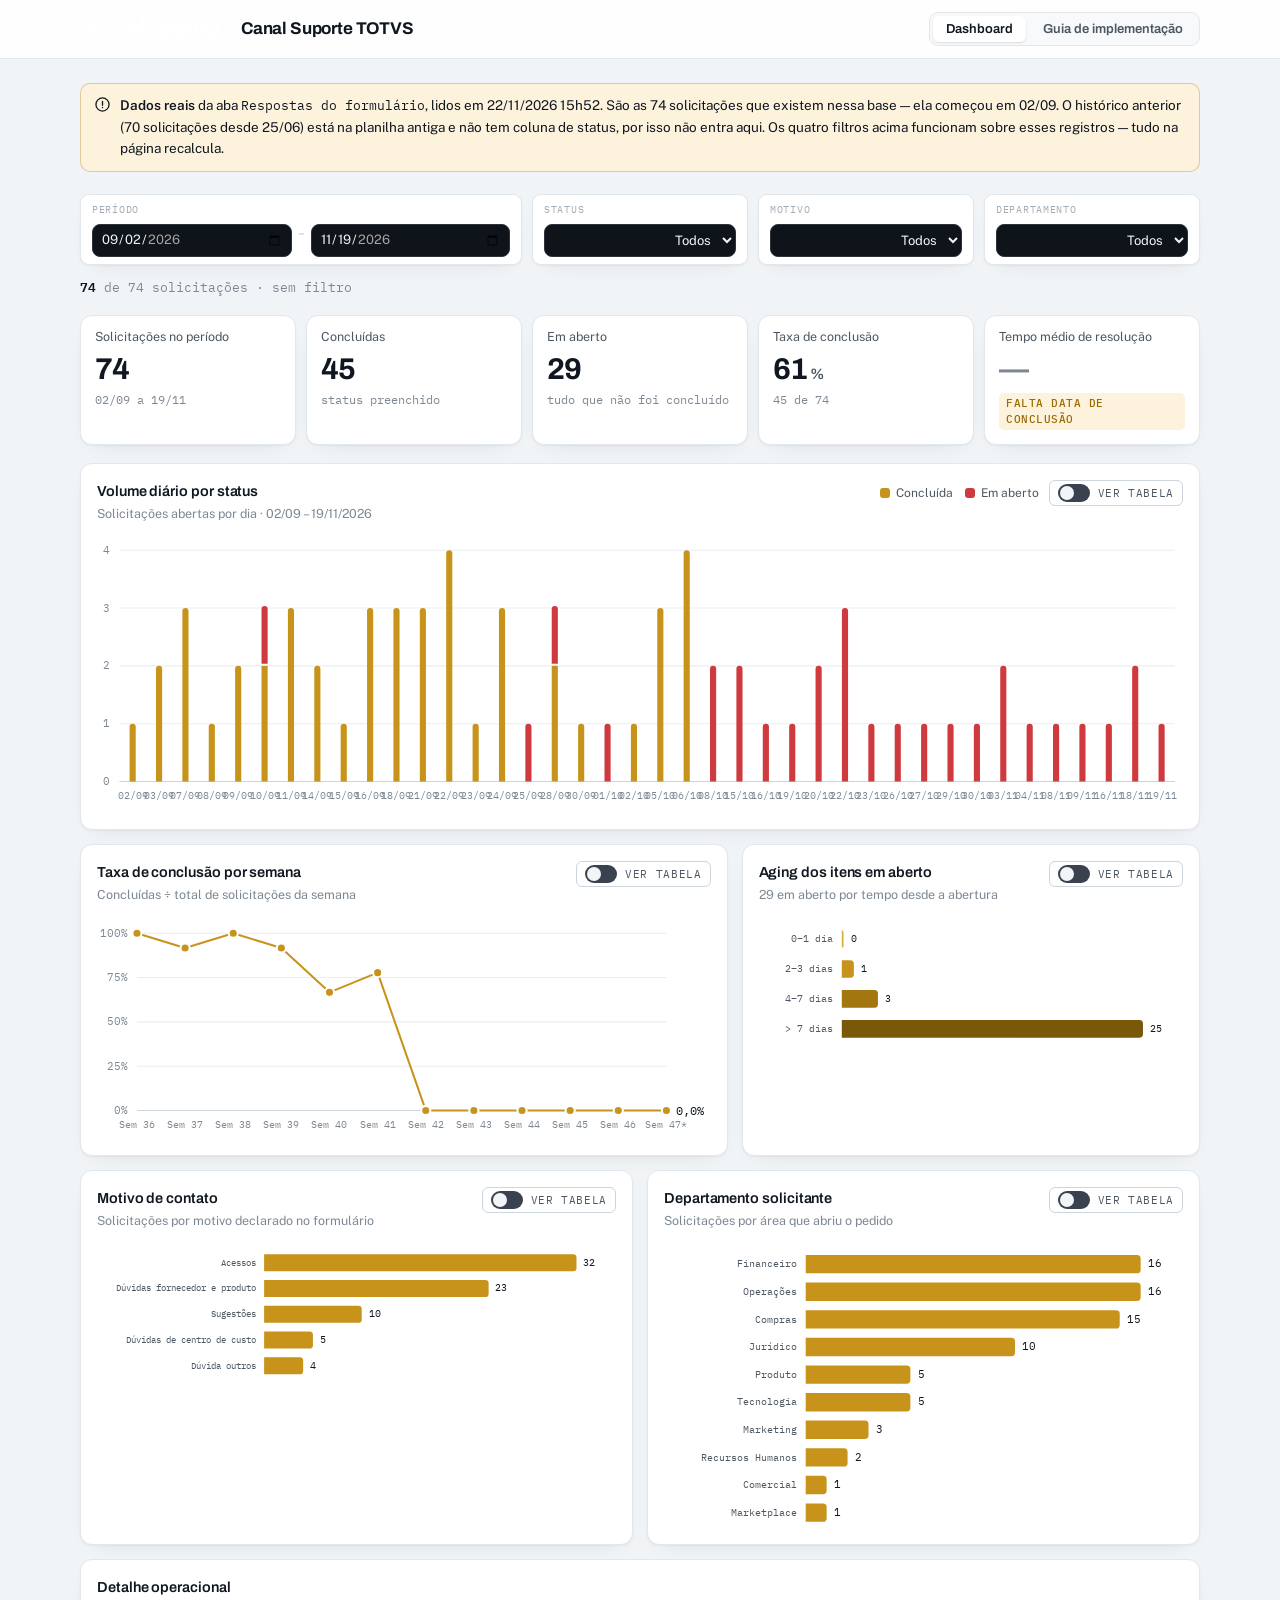
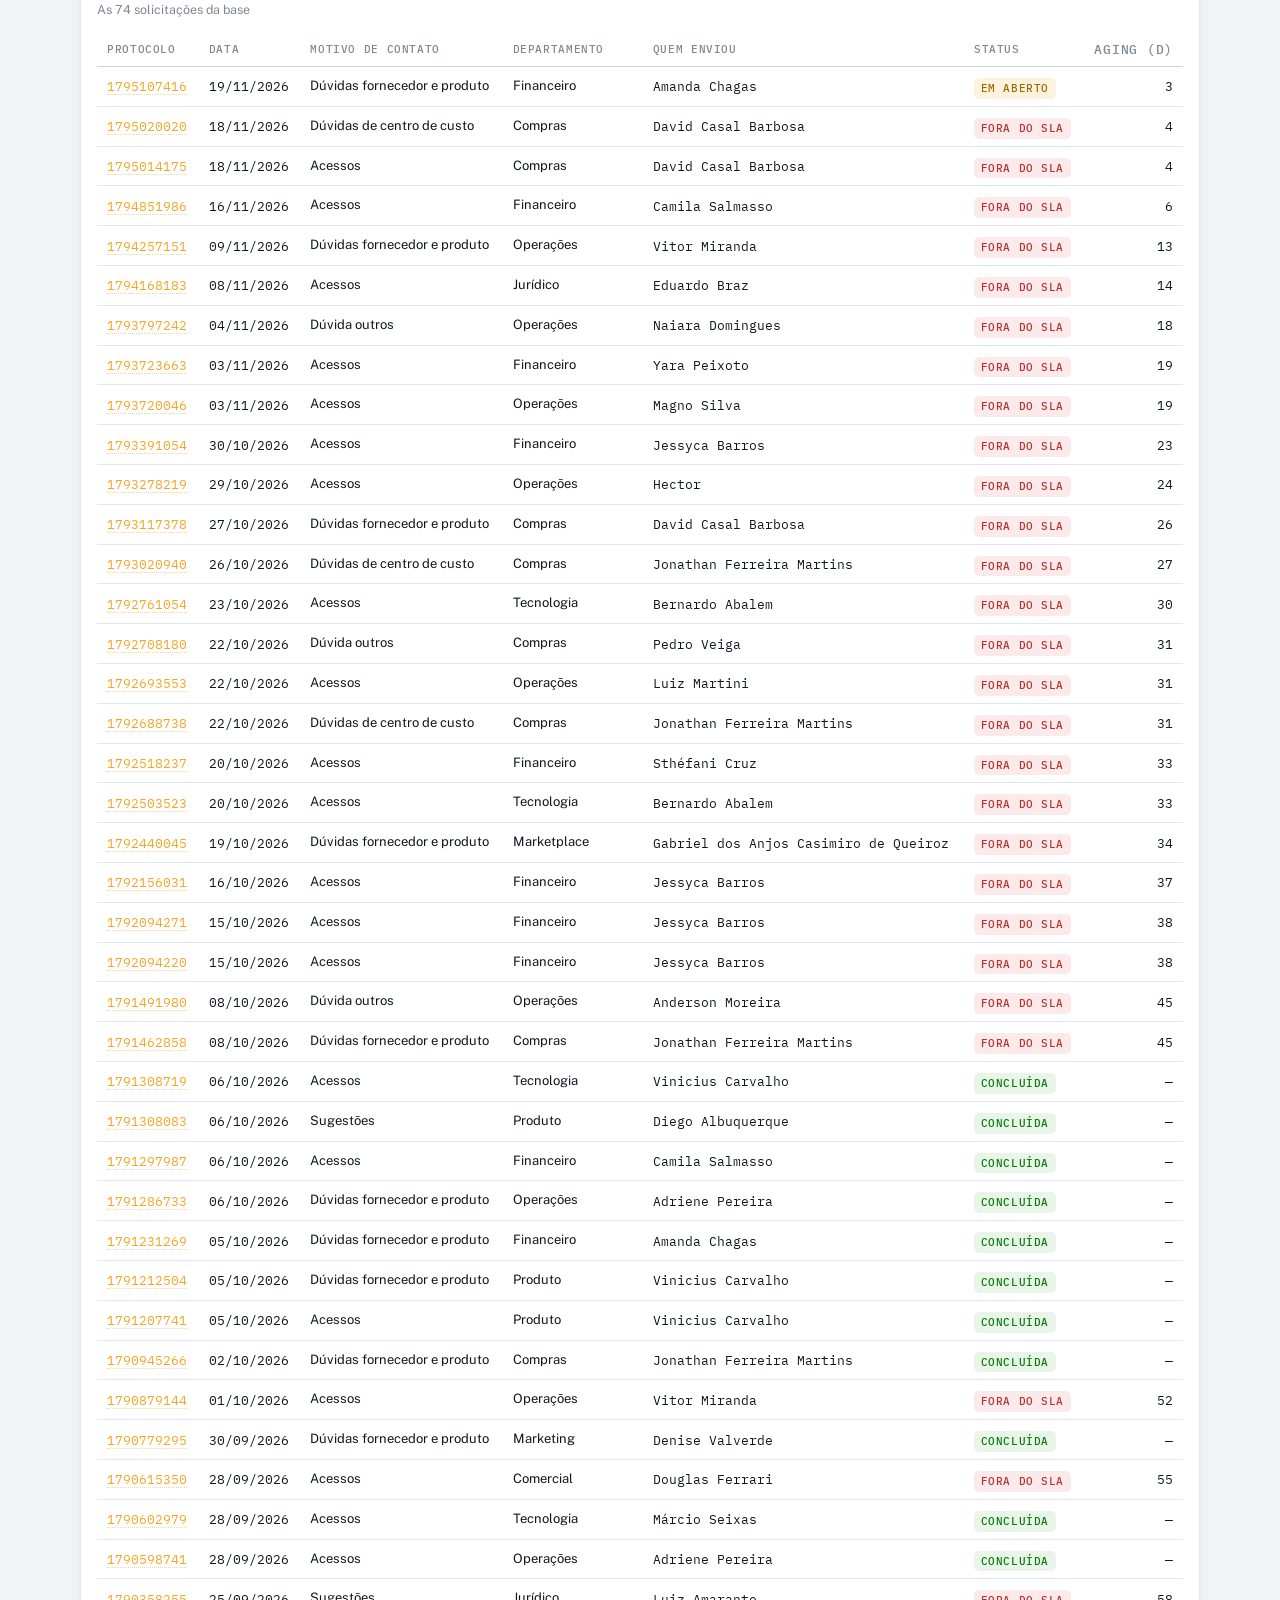
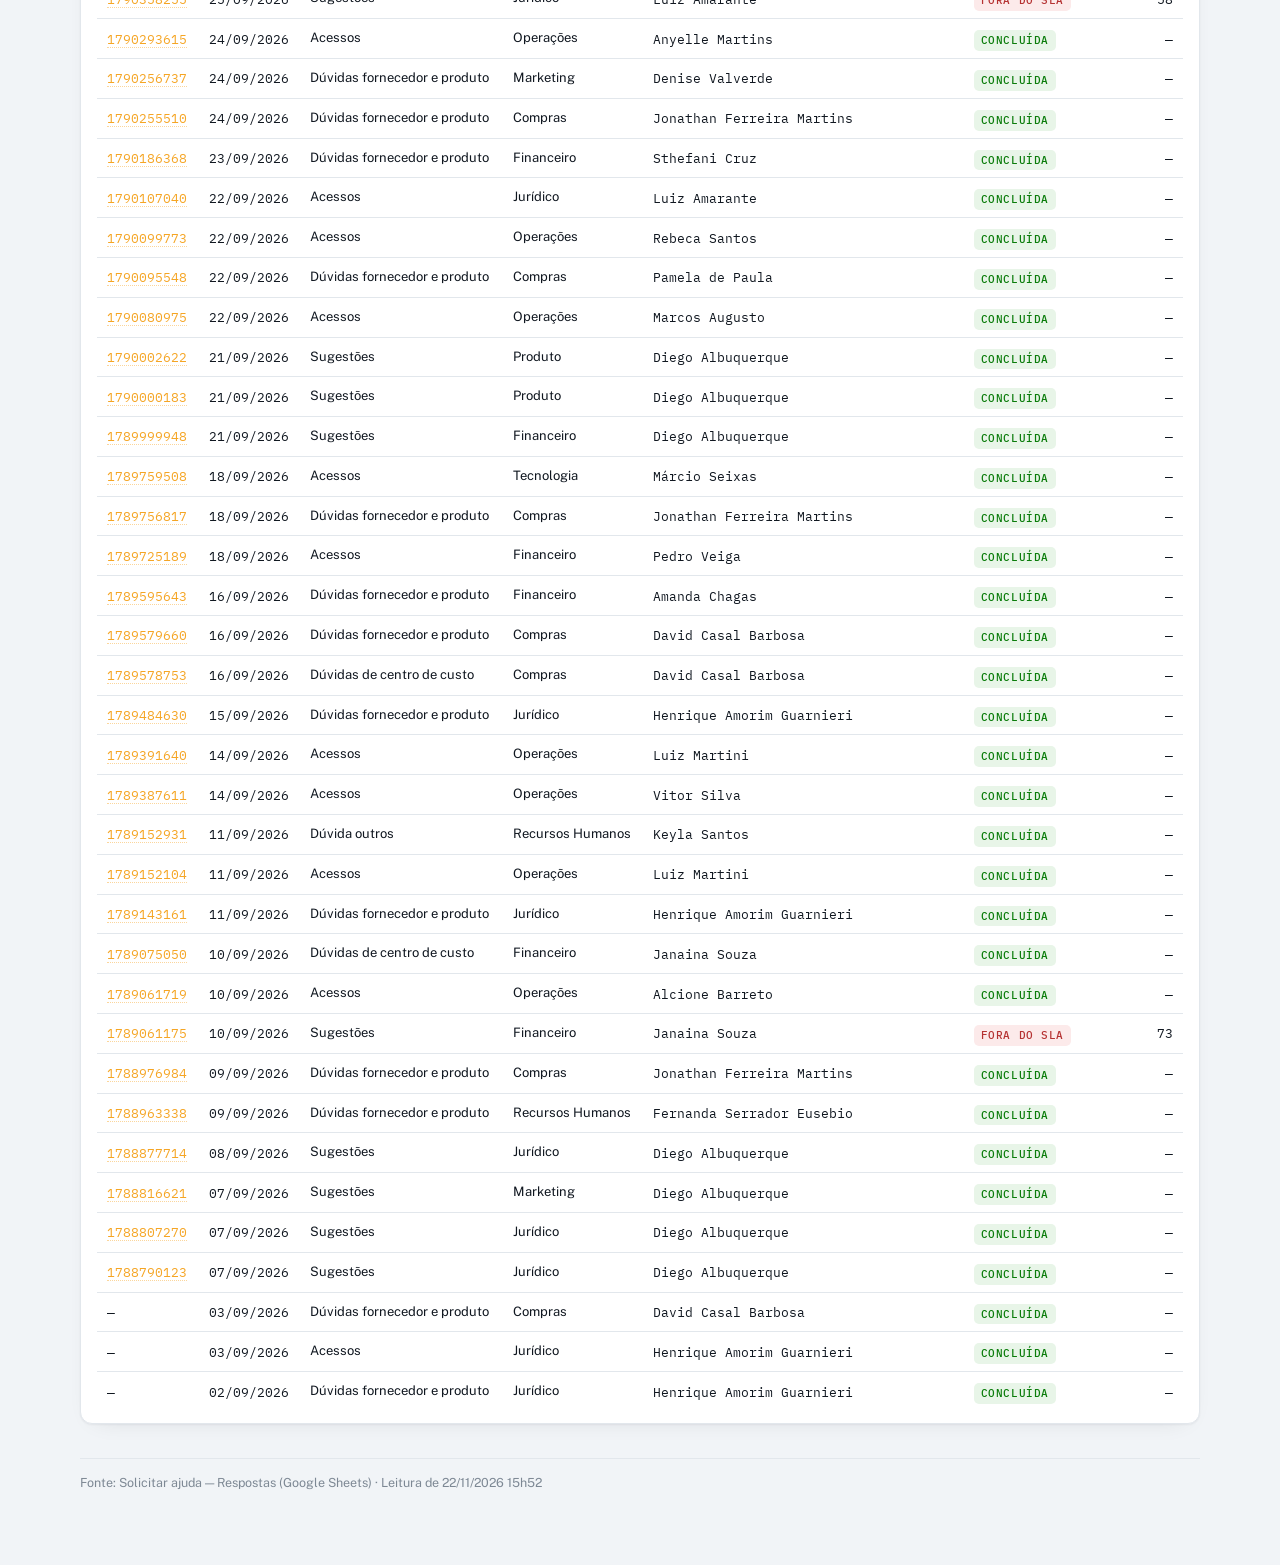
==== index.html @ 7c789883 "Atualizacao automatica do painel (22/11/2026 18:52 UTC)" ====
<!doctype html>
<html lang="pt-BR">
<head>
<meta charset="utf-8">
<meta name="viewport" content="width=device-width, initial-scale=1">
  <meta name="robots" content="noindex, nofollow">
<title>Painel Suporte TOTVS</title>
<meta name="description" content="Painel Canal - Suporte TOTVS com dados reais e filtros funcionais, mais o guia de implementação no Looker Studio.">
<link rel="stylesheet" href="https://fonts.googleapis.com/css2?family=Archivo:wght@500;600;700&family=Public+Sans:wght@400;500;600&family=IBM+Plex+Mono:wght@400;500&display=swap">
<style>
  html { color-scheme: light; }
  body { margin: 0; }
  img { max-width: 100%; }
  [hidden] { display: none !important; }
</style>
  <link rel="stylesheet" href="ajustes.css?v=202611221552">
  <link rel="stylesheet" href="ajustes2.css?v=2">
  <script defer src="ajustes.js?v=1"></script>
  <script defer src="textos.js?v=2"></script>
</head>
<body>
<style>
  :root {
    color-scheme: light;
    --plane:        #f1f4f7;
    --surface:      #ffffff;
    --surface-2:    #f7f9fb;
    --line:         #e2e7ec;
    --line-strong:  #ccd4dc;
    --ink:          #101720;
    --ink-2:        #4d5761;
    --ink-3:        #7d8894;
    --grid:         #eaeef2;
    --axis:         #ccd4dc;
    --s1:           #c8931a;
    --s2:           #cf3a3f;
    --ord-1:        #d9b23c;
    --ord-2:        #c8931a;
    --ord-3:        #a3760f;
    --ord-4:        #7a5809;
    --good:         #0a7c0a;
    --warning:      #9a6a05;
    --critical:     #b53232;
    --good-bg:      #e8f5e8;
    --warning-bg:   #fdf3dd;
    --critical-bg:  #fceaea;
    --shadow:       0 1px 2px rgba(16,23,32,.05), 0 8px 24px -16px rgba(16,23,32,.16);
  }
  @media (prefers-color-scheme: dark) {
    :root:where(:not([data-theme="light"])) {
      color-scheme: dark;
      --plane:        #0d1116;
      --surface:      #171c22;
      --surface-2:    #1d232b;
      --line:         #2a323b;
      --line-strong:  #3b4551;
      --ink:          #f2f5f8;
      --ink-2:        #aab4c0;
      --ink-3:        #7d8894;
      --grid:         #232a32;
      --axis:         #38414c;
      --s1:           #f5c518;
      --s2:           #e5484d;
      --ord-1:        #9a7a14;
      --ord-2:        #c09a14;
      --ord-3:        #dcb016;
      --ord-4:        #f5c518;
      --good:         #3fbb3f;
      --warning:      #e8ab27;
      --critical:     #e56c6c;
      --good-bg:      #14290f;
      --warning-bg:   #2e2308;
      --critical-bg:  #2e1414;
      --shadow:       0 1px 2px rgba(0,0,0,.4), 0 8px 24px -16px rgba(0,0,0,.8);
    }
  }
  :root[data-theme="dark"] {
    color-scheme: dark;
    --plane:        #0d1116;
    --surface:      #171c22;
    --surface-2:    #1d232b;
    --line:         #2a323b;
    --line-strong:  #3b4551;
    --ink:          #f2f5f8;
    --ink-2:        #aab4c0;
    --ink-3:        #7d8894;
    --grid:         #232a32;
    --axis:         #38414c;
    --s1:           #f5c518;
    --s2:           #e5484d;
    --ord-1:        #9a7a14;
    --ord-2:        #c09a14;
    --ord-3:        #dcb016;
    --ord-4:        #f5c518;
    --good:         #3fbb3f;
    --warning:      #e8ab27;
    --critical:     #e56c6c;
    --good-bg:      #14290f;
    --warning-bg:   #2e2308;
    --critical-bg:  #2e1414;
    --shadow:       0 1px 2px rgba(0,0,0,.4), 0 8px 24px -16px rgba(0,0,0,.8);
  }

  * { box-sizing: border-box; }
  body {
    margin: 0;
    background: var(--plane);
    color: var(--ink);
    font-family: "Public Sans", system-ui, -apple-system, "Segoe UI", sans-serif;
    font-size: 15px;
    line-height: 1.6;
    -webkit-font-smoothing: antialiased;
  }
  h1, h2, h3, h4 { font-family: "Archivo", system-ui, sans-serif; margin: 0; text-wrap: balance; }

  /* ---- top bar ---- */
  .topbar {
    position: sticky; top: 0; z-index: 40;
    background: color-mix(in srgb, var(--surface) 88%, transparent);
    backdrop-filter: blur(10px);
    border-bottom: 1px solid var(--line);
  }
  .topbar-in {
    max-width: 1160px; margin: 0 auto; padding: 12px 20px;
    display: flex; align-items: center; gap: 20px; flex-wrap: wrap;
  }
  .brand { display: flex; align-items: baseline; gap: 10px; margin-right: auto; }
  .brand strong { font-family: "Archivo"; font-weight: 700; font-size: 17px; letter-spacing: -.01em; }
  .brand span {
    font-family: "IBM Plex Mono", monospace; font-size: 11px; color: var(--ink-3);
    text-transform: uppercase; letter-spacing: .08em;
  }
  .tabs { display: flex; gap: 4px; background: var(--surface-2); padding: 3px; border-radius: 9px; border: 1px solid var(--line); }
  .tabs button {
    font-family: "Archivo"; font-weight: 600; font-size: 13px;
    border: 0; background: transparent; color: var(--ink-2);
    padding: 6px 13px; border-radius: 6px; cursor: pointer;
  }
  .tabs button[aria-selected="true"] { background: var(--surface); color: var(--ink); box-shadow: 0 1px 2px rgba(16,23,32,.12); }
  .tabs button:focus-visible { outline: 2px solid var(--s1); outline-offset: 1px; }

  main { max-width: 1160px; margin: 0 auto; padding: 24px 20px 72px; }

  .note {
    display: flex; gap: 10px; align-items: flex-start;
    background: var(--warning-bg); border: 1px solid color-mix(in srgb, var(--warning) 30%, transparent);
    color: var(--ink); border-radius: 10px; padding: 11px 14px; font-size: 13.5px; margin-bottom: 22px;
  }
  .note b { font-weight: 600; }
  .note svg { flex: none; margin-top: 2px; }

  /* ---- mock filter row ---- */
  .filters {
    display: grid; grid-template-columns: repeat(4, 1fr); gap: 10px; margin-bottom: 18px;
  }
  .ctl {
    background: var(--surface); border: 1px solid var(--line); border-radius: 9px;
    padding: 7px 11px; display: flex; align-items: center; gap: 8px; box-shadow: var(--shadow);
  }
  .ctl .k { font-family: "IBM Plex Mono", monospace; font-size: 10px; text-transform: uppercase; letter-spacing: .07em; color: var(--ink-3); flex: none; }
  .ctl select, .ctl input[type="date"] {
    font-family: inherit; font-size: 13px; font-weight: 500; color: var(--ink);
    background: transparent; border: 0; padding: 2px 0; margin-left: auto;
    max-width: 100%; min-width: 0; cursor: pointer;
  }
  .ctl select { text-align: right; text-align-last: right; }
  .ctl input[type="date"] { font-family: "IBM Plex Mono", monospace; font-size: 12px; cursor: text; }
  .ctl select:focus-visible, .ctl input:focus-visible { outline: 2px solid var(--s1); outline-offset: 2px; border-radius: 3px; }
  .ctl.range { gap: 6px; }
  .ctl.range .dash { color: var(--ink-3); font-size: 12px; flex: none; }
  .filterbar {
    display: flex; align-items: center; gap: 12px; flex-wrap: wrap;
    margin: -6px 0 18px; font-size: 12.5px; color: var(--ink-3);
  }
  .filterbar .count { font-family: "IBM Plex Mono", monospace; }
  .filterbar .count b { color: var(--ink); font-weight: 600; }
  .clearbtn {
    font-family: "IBM Plex Mono", monospace; font-size: 10.5px; text-transform: uppercase; letter-spacing: .06em;
    background: transparent; border: 1px solid var(--line-strong); color: var(--ink-2);
    padding: 3px 9px; border-radius: 6px; cursor: pointer;
  }
  .clearbtn:hover { color: var(--ink); border-color: var(--ink-3); }
  .clearbtn:focus-visible { outline: 2px solid var(--s1); outline-offset: 1px; }
  .empty {
    font-size: 13px; color: var(--ink-3); padding: 26px 4px; text-align: center;
  }

  /* ---- KPI row ---- */
  .kpis { display: grid; grid-template-columns: repeat(5, 1fr); gap: 10px; margin-bottom: 18px; }
  .tile {
    background: var(--surface); border: 1px solid var(--line); border-radius: 12px;
    padding: 13px 14px 14px; box-shadow: var(--shadow);
    display: flex; flex-direction: column; gap: 3px;
  }
  .tile .lbl { font-size: 12.5px; color: var(--ink-2); line-height: 1.35; }
  .tile .val { font-family: "Archivo"; font-weight: 700; font-size: 30px; line-height: 1.1; letter-spacing: -.02em; margin-top: 4px; }
  .tile .val small { font-size: 15px; font-weight: 600; color: var(--ink-2); margin-left: 2px; }
  .delta { font-family: "IBM Plex Mono", monospace; font-size: 11.5px; display: flex; align-items: baseline;
    gap: 5px; margin-top: 2px; flex-wrap: wrap; }
  .delta .dir, .delta .ref { white-space: nowrap; }
  .delta .dir { font-weight: 500; }
  .delta.up-bad .dir { color: var(--critical); }
  .delta.down-bad .dir { color: var(--critical); }
  .delta.up-good .dir { color: var(--good); }
  .delta .ref { color: var(--ink-3); }
  .chip {
    display: inline-flex; align-items: center; gap: 5px; align-self: flex-start;
    font-family: "IBM Plex Mono", monospace; font-size: 10.5px; font-weight: 500;
    text-transform: uppercase; letter-spacing: .05em;
    padding: 2px 7px; border-radius: 5px; margin-top: 4px;
  }
  .chip.warn { background: var(--warning-bg); color: var(--warning); }
  .chip.crit { background: var(--critical-bg); color: var(--critical); }
  .chip.ok   { background: var(--good-bg);    color: var(--good); }

  /* ---- chart grid ---- */
  .grid { display: grid; grid-template-columns: repeat(12, 1fr); gap: 14px; }
  .card {
    background: var(--surface); border: 1px solid var(--line); border-radius: 12px;
    padding: 16px 16px 12px; box-shadow: var(--shadow); min-width: 0;
    display: flex; flex-direction: column;
  }
  .span12 { grid-column: span 12; }
  .span7  { grid-column: span 7; }
  .span5  { grid-column: span 5; }
  .span6  { grid-column: span 6; }

  .card-head { display: flex; align-items: flex-start; gap: 12px; margin-bottom: 2px; }
  .card-head h3 { font-size: 14.5px; font-weight: 600; letter-spacing: -.005em; }
  .card-head .sub { font-size: 12.5px; color: var(--ink-3); margin-top: 1px; }
  .card-head .right { margin-left: auto; display: flex; align-items: center; gap: 10px; flex: none; }

  .legend { display: flex; gap: 12px; align-items: center; }
  .legend span { display: inline-flex; align-items: center; gap: 6px; font-size: 12px; color: var(--ink-2); }
  .swatch { width: 10px; height: 10px; border-radius: 3px; flex: none; }

  .tbtn {
    font-family: "IBM Plex Mono", monospace; font-size: 10.5px; text-transform: uppercase; letter-spacing: .06em;
    background: transparent; border: 1px solid var(--line-strong); color: var(--ink-2);
    padding: 3px 8px; border-radius: 6px; cursor: pointer;
  }
  .tbtn:hover { color: var(--ink); border-color: var(--ink-3); }
  .tbtn:focus-visible { outline: 2px solid var(--s1); outline-offset: 1px; }

  .plot { margin-top: 10px; }
  .plot svg { display: block; width: 100%; height: auto; overflow: visible; }
  .plot text { font-family: "IBM Plex Mono", monospace; }

  .why {
    font-size: 12.5px; color: var(--ink-3); border-top: 1px solid var(--line);
    margin-top: 10px; padding-top: 9px; line-height: 1.5;
  }
  .why b { color: var(--ink-2); font-weight: 600; }

  /* ---- tables ---- */
  .tblwrap { overflow-x: auto; margin-top: 10px; }
  table { border-collapse: collapse; width: 100%; font-size: 13px; }
  th, td { text-align: left; padding: 7px 10px; border-bottom: 1px solid var(--line); white-space: nowrap; }
  th {
    font-family: "IBM Plex Mono", monospace; font-size: 10.5px; text-transform: uppercase;
    letter-spacing: .06em; color: var(--ink-3); font-weight: 500; border-bottom: 1px solid var(--line-strong);
  }
  td.num, th.num { text-align: right; font-variant-numeric: tabular-nums; font-family: "IBM Plex Mono", monospace; font-size: 12.5px; }
  tbody tr:last-child td { border-bottom: 0; }
  .mono { font-family: "IBM Plex Mono", monospace; font-size: 12.5px; }
  .dot { display: inline-block; width: 8px; height: 8px; border-radius: 2px; margin-right: 6px; vertical-align: 1px; }

  /* ---- tooltip ---- */
  #tip {
    position: fixed; z-index: 90; pointer-events: none; opacity: 0;
    transition: opacity .08s linear;
    background: var(--surface); border: 1px solid var(--line-strong); border-radius: 8px;
    box-shadow: 0 4px 18px rgba(16,23,32,.18); padding: 8px 10px; font-size: 12.5px; min-width: 130px;
  }
  #tip .t-title { font-family: "IBM Plex Mono", monospace; font-size: 10.5px; text-transform: uppercase; letter-spacing: .06em; color: var(--ink-3); margin-bottom: 4px; }
  #tip .t-row { display: flex; align-items: center; gap: 7px; }
  #tip .t-row .t-v { margin-left: auto; font-variant-numeric: tabular-nums; font-family: "IBM Plex Mono", monospace; font-weight: 500; }

  .hit { fill: transparent; }

  /* ---- guide ---- */
  .guide { max-width: 76ch; margin: 0 auto; }
  .eyebrow {
    font-family: "IBM Plex Mono", monospace; font-size: 10.5px; text-transform: uppercase;
    letter-spacing: .09em; color: var(--ink-3); margin-bottom: 6px;
  }
  .guide h2 { font-size: 22px; font-weight: 700; letter-spacing: -.015em; margin-bottom: 6px; }
  .guide h3 { font-size: 15.5px; font-weight: 600; margin-bottom: 4px; }
  .guide > p { color: var(--ink-2); margin: 0 0 24px; }
  .sec { margin-bottom: 34px; }
  .sec > .sec-hd { margin-bottom: 14px; }

  ol.steps { list-style: none; counter-reset: st; padding: 0; margin: 0; }
  ol.steps > li {
    counter-increment: st; position: relative; padding-left: 44px; padding-bottom: 22px;
  }
  ol.steps > li::before {
    content: counter(st, decimal-leading-zero);
    position: absolute; left: 0; top: 0;
    font-family: "IBM Plex Mono", monospace; font-size: 11px; font-weight: 500;
    color: var(--ink-3); background: var(--surface-2);
    border: 1px solid var(--line); border-radius: 7px;
    width: 30px; height: 26px; display: grid; place-items: center;
  }
  ol.steps > li::after {
    content: ""; position: absolute; left: 15px; top: 30px; bottom: 0; width: 1px; background: var(--line);
  }
  ol.steps > li:last-child::after { display: none; }
  ol.steps h4 { font-size: 14.5px; font-weight: 600; margin-bottom: 3px; }
  ol.steps p { margin: 0 0 8px; color: var(--ink-2); font-size: 14px; }
  ol.steps p:last-child { margin-bottom: 0; }

  .cfg {
    background: var(--surface); border: 1px solid var(--line); border-radius: 10px;
    overflow: hidden; margin: 10px 0 0;
  }
  .cfg dl { margin: 0; display: grid; grid-template-columns: minmax(120px, 34%) 1fr; }
  .cfg dt, .cfg dd { margin: 0; padding: 7px 12px; border-top: 1px solid var(--line); font-size: 13px; }
  .cfg dt {
    font-family: "IBM Plex Mono", monospace; font-size: 11px; text-transform: uppercase;
    letter-spacing: .05em; color: var(--ink-3); background: var(--surface-2);
  }
  .cfg dd { color: var(--ink); }
  .cfg dl > dt:first-child, .cfg dl > dt:first-child + dd { border-top: 0; }

  code {
    font-family: "IBM Plex Mono", monospace; font-size: .88em;
    background: var(--surface-2); border: 1px solid var(--line);
    padding: 1px 5px; border-radius: 5px; white-space: nowrap;
  }
  pre {
    font-family: "IBM Plex Mono", monospace; font-size: 12.5px; line-height: 1.65;
    background: var(--surface); border: 1px solid var(--line); border-radius: 10px;
    padding: 12px 14px; overflow-x: auto; margin: 10px 0 0;
  }
  pre code { background: none; border: 0; padding: 0; white-space: pre; font-size: 1em; }

  ul.plain { margin: 0; padding-left: 20px; color: var(--ink-2); font-size: 14px; }
  ul.plain li { margin-bottom: 6px; }
  ul.plain b, ol.steps b { color: var(--ink); font-weight: 600; }

  .kill { display: grid; gap: 8px; }
  .kill-row {
    display: grid; grid-template-columns: 1fr auto 1fr; gap: 12px; align-items: center;
    background: var(--surface); border: 1px solid var(--line); border-radius: 10px; padding: 10px 13px; font-size: 13.5px;
  }
  .kill-row .from { color: var(--ink-2); }
  .kill-row .to { font-weight: 500; }
  .kill-row .arr { color: var(--ink-3); font-family: "IBM Plex Mono", monospace; font-size: 11px; }

  footer { border-top: 1px solid var(--line); margin-top: 34px; padding-top: 14px; font-size: 12.5px; color: var(--ink-3); }

  @media (max-width: 900px) {
    .kpis { grid-template-columns: repeat(2, 1fr); }
    .filters { grid-template-columns: repeat(2, 1fr); }
    .span7, .span5, .span6 { grid-column: span 12; }
    .cfg dl { grid-template-columns: 1fr; }
    .cfg dd { padding-top: 0; }
    .cfg dl > dt:first-child + dd { border-top: 0; }
    .kill-row { grid-template-columns: 1fr; gap: 4px; }
  }
  @media (prefers-reduced-motion: reduce) {
    * { transition: none !important; animation: none !important; }
  }
</style>

<div class="topbar">
  <div class="topbar-in">
    <div class="brand">
      <strong>Canal Suporte TOTVS</strong>
      <span>proposta de reestruturação</span>
    </div>
    <div class="tabs" role="tablist" aria-label="Visualizações">
      <button role="tab" id="tab-dash" aria-controls="p-dash" aria-selected="true">Dashboard proposto</button>
      <button role="tab" id="tab-guide" aria-controls="p-guide" aria-selected="false">Guia de implementação</button>
    </div>
  </div>
</div>

<main>
  <!-- ================= DASHBOARD ================= -->
  <section id="p-dash" role="tabpanel" aria-labelledby="tab-dash">

    <div class="note">
      <svg width="15" height="15" viewBox="0 0 16 16" fill="none" aria-hidden="true"><circle cx="8" cy="8" r="7" stroke="currentColor" stroke-width="1.4"/><path d="M8 4.6v4.2M8 11.2v.2" stroke="currentColor" stroke-width="1.4" stroke-linecap="round"/></svg>
      <div><b>Dados reais</b> da aba <span class="mono">Respostas do formulário</span>, lidos em 22/11/2026 15h52. São as 74 solicitações que existem nessa base — ela começou em 02/09. O histórico anterior (70 solicitações desde 25/06) está na planilha antiga e não tem coluna de status, por isso não entra aqui. Os quatro filtros acima funcionam sobre esses registros — tudo na página recalcula.</div>
    </div>

    <div class="filters">
      <div class="ctl range">
        <span class="k">Período</span>
        <input type="date" id="f-from" aria-label="Data inicial" min="2026-09-02" max="2026-11-19" value="2026-09-02">
        <span class="dash">–</span>
        <input type="date" id="f-to" aria-label="Data final" min="2026-09-02" max="2026-11-19" value="2026-11-19">
      </div>
      <div class="ctl">
        <span class="k">Status</span>
        <select id="f-status" aria-label="Status"><option value="">Todos</option></select>
      </div>
      <div class="ctl">
        <span class="k">Motivo</span>
        <select id="f-motivo" aria-label="Motivo de contato"><option value="">Todos</option></select>
      </div>
      <div class="ctl">
        <span class="k">Departamento</span>
        <select id="f-depto" aria-label="Departamento solicitante"><option value="">Todos</option></select>
      </div>
    </div>

    <div class="filterbar">
      <span class="count" id="f-count"></span>
      <button class="clearbtn" id="f-clear" type="button">Limpar filtros</button>
    </div
    </div>

    <div class="kpis">
      <div class="tile">
        <span class="lbl">Solicitações no período</span>
        <span class="val" id="k-total">9</span>
        <span class="delta"><span class="ref" id="k-span">02/09 a 09/09</span></span>
      </div>
      <div class="tile">
        <span class="lbl">Concluídas</span>
        <span class="val" id="k-done">6</span>
        <span class="delta"><span class="ref">status preenchido</span></span>
      </div>
      <div class="tile">
        <span class="lbl">Em aberto</span>
        <span class="val" id="k-open">3</span>
        <span class="delta"><span class="ref">tudo que não foi concluído</span></span>
      </div>
      <div class="tile">
        <span class="lbl">Taxa de conclusão</span>
        <span class="val" id="k-rate">67<small>%</small></span>
        <span class="delta"><span class="ref" id="k-frac">6 de 9</span></span>
      </div>
      <div class="tile">
        <span class="lbl">Tempo médio de resolução</span>
        <span class="val" style="color:var(--ink-3)">—</span>
        <span class="chip warn">falta data de conclusão</span>
      </div>
    </div>

    <div class="grid">

      <div class="card span12">
        <div class="card-head">
          <div>
            <h3>Volume diário por status</h3>
            <div class="sub">Solicitações abertas por dia · 02/09 – 09/09/2026</div>
          </div>
          <div class="right">
            <div class="legend">
              <span><i class="swatch" style="background:var(--s1)"></i>Concluída</span>
              <span><i class="swatch" style="background:var(--s2)"></i>Em aberto</span>
            </div>
            <button class="tbtn" data-toggle="t-daily">Tabela</button>
          </div>
        </div>
        <div class="plot" id="c-daily"></div>
        <div class="tblwrap" id="t-daily" hidden></div>
        <p class="why"><b>Substitui 4 gráficos.</b> Os painéis de Data, MoM, Dia da Semana e WoW mostravam a mesma dupla de séries em quatro cortes. Um só eixo de tempo com o controle de granularidade no filtro entrega os quatro.</p>
      </div>

      <div class="card span7">
        <div class="card-head">
          <div>
            <h3>Taxa de conclusão por semana</h3>
            <div class="sub">Concluídas ÷ total de solicitações da semana</div>
          </div>
          <div class="right"><button class="tbtn" data-toggle="t-rate">Tabela</button></div>
        </div>
        <div class="plot" id="c-rate"></div>
        <div class="tblwrap" id="t-rate" hidden></div>
        <p class="why"><b>Gráfico separado, de propósito.</b> Volume e percentual têm escalas diferentes — juntá-los em eixo secundário inventa uma correlação que não está no dado. Dois gráficos, um eixo cada.</p>
      </div>

      <div class="card span5">
        <div class="card-head">
          <div>
            <h3>Aging dos pendentes</h3>
            <div class="sub">3 em aberto por tempo desde a abertura</div>
          </div>
          <div class="right"><button class="tbtn" data-toggle="t-aging">Tabela</button></div>
        </div>
        <div class="plot" id="c-aging"></div>
        <div class="tblwrap" id="t-aging" hidden></div>
        <p class="why"><b>Novo.</b> "22 pendentes" não diz se é fila saudável ou dívida acumulada. A faixa de aging diz.</p>
      </div>

      <div class="card span6">
        <div class="card-head">
          <div>
            <h3>Motivo de contato</h3>
            <div class="sub">Solicitações por motivo declarado no formulário</div>
          </div>
          <div class="right"><button class="tbtn" data-toggle="t-motivo">Tabela</button></div>
        </div>
        <div class="plot" id="c-motivo"></div>
        <div class="tblwrap" id="t-motivo" hidden></div>
        <p class="why"><b>Substitui o treemap.</b> Barra ordenada cabe o nome inteiro e deixa comparar as fatias — o treemap cortava "Dúvidas fornec…".</p>
      </div>

      <div class="card span6">
        <div class="card-head">
          <div>
            <h3>Departamento solicitante</h3>
            <div class="sub">Solicitações por área que abriu o pedido</div>
          </div>
          <div class="right"><button class="tbtn" data-toggle="t-depto">Tabela</button></div>
        </div>
        <div class="plot" id="c-depto"></div>
        <div class="tblwrap" id="t-depto" hidden></div>
        <p class="why"><b>Mesma forma do gráfico ao lado.</b> Dois rankings lado a lado só se comparam se tiverem a mesma escala visual e a mesma cor.</p>
      </div>

      <div class="card span12">
        <div class="card-head">
          <div>
            <h3>Detalhe operacional</h3>
            <div class="sub">As 9 solicitações da base · ordenado por data ↓</div>
          </div>
        </div>
        <div class="tblwrap" id="t-detail"></div>
        <p class="why"><b>Substitui "Descritivo da Solicitação".</b> A tabela antiga tinha uma coluna só, sem protocolo, data nem status — não dava para agir a partir dela.</p>
      </div>

    </div>

    <footer>
      Paleta: âmbar <span class="mono">#F5C518</span> (concluída) e vermelho <span class="mono">#E5484D</span> (pendente) — a mesma travada no tema do relatório. Fonte: <span class="mono">Solicitar ajuda — Respostas</span> (Google Sheets) · Leitura de 09/09/2026 18h28 · Números conferem com o relatório no Looker Studio.
    </footer>
  </section>

  <!-- ================= GUIDE ================= -->
  <section id="p-guide" role="tabpanel" aria-labelledby="tab-guide" hidden>
    <div class="guide">
      <div class="eyebrow">Execução no Looker Studio</div>
      <h2>De 11 componentes para 8, na ordem certa</h2>
      <p>A ordem importa: tema e campos calculados antes dos gráficos, senão você reconfigura cor e métrica em cada componente. Os nomes de campo abaixo são os que estão na sua fonte <span class="mono">Solicitar ajuda — Respostas</span>.</p>

      <div class="sec">
        <div class="sec-hd">
          <h3>Antes de tudo: falta uma coluna na planilha</h3>
        </div>
        <p style="color:var(--ink-2); font-size:14px; margin:0 0 12px">Três dos cinco KPIs propostos — tempo médio de resolução, aging e SLA — dependem de saber <b>quando</b> a solicitação foi concluída. Isso não existe na fonte hoje: há <code>DATA</code> (abertura) e <code>Status</code>, mas nenhuma data de fechamento. Sem ela, o painel fica só com contagem.</p>
        <ul class="plain">
          <li>Adicione <code>DATA CONCLUSÃO</code> na planilha de respostas, preenchida quando o status vira <i>Solicitação Concluída</i>. Se o fluxo é manual, um <b>Apps Script <code>onEdit</code></b> que estampa <code>new Date()</code> na linha resolve e evita esquecimento.</li>
          <li>Trave <code>Status</code> numa <b>lista de validação</b> com exatamente dois valores. Hoje o risco é aparecer "Concluída" e "Solicitação Concluída" como categorias diferentes e quebrar todo gráfico.</li>
          <li>Apague as colunas auxiliares <code>MÊS</code>, <code>SEMANA</code> e <code>DIA DA SEMANA</code>. O Looker deriva mês, semana ISO e dia da semana de <code>DATA</code> nativamente — mantê-las como texto só duplica dimensão e foi o que gerou os cinco filtros de tempo.</li>
          <li><code>PERÍODO</code> e <code>DATA</code> são os dois campos de data da fonte. Defina <b>um</b> como dimensão de data padrão da fonte (Editar fonte → coluna "Período padrão") e use só ele.</li>
        </ul>
      </div>

      <div class="sec">
        <div class="sec-hd">
          <h3>Consertar as colunas auxiliares da planilha</h3>
        </div>
        <p style="color:var(--ink-2); font-size:14px; margin:0 0 12px">As colunas <code>MÊS</code>, <code>DATA</code>, <code>SEMANA</code>, <code>PERÍODO</code> e <code>DIA DA SEMANA</code> não são fórmula — são arrasto manual, e pararam na linha 8. As duas solicitações de 09/09 chegaram sem elas e sem <code>Status</code>: é daí que vem a série <code>null</code> no gráfico e a linha com data vazia na tabela. Trocar por <code>ARRAYFORMULA</code> resolve de uma vez, porque passa a preencher cada resposta nova sozinha.</p>
        <p style="color:var(--ink-2); font-size:14px; margin:0 0 12px">A raiz do problema é que <code>Data e hora</code> chega como <b>texto</b> (<span class="mono">"2 de set., 2026 19h42min01s"</span>), não como data — nem o Looker nem uma fórmula simples leem isso. Por isso <code>DATA</code> precisa ser derivada com <code>REGEXEXTRACT</code>. Todas as outras saem dela.</p>
        <p style="color:var(--ink-2); font-size:14px; margin:0 0 12px"><b>Antes de colar:</b> apague os valores manuais de <code>J2:N</code> (as cinco colunas), senão a fórmula devolve <span class="mono">#REF!</span>. Depois cole cada uma na <b>linha 2</b> da coluna correspondente.</p>
        <pre><code>K2 — DATA (a única que faz o parse; as outras dependem dela)
=ARRAYFORMULA(IF(G2:G="";"";IFERROR(DATE(
   VALUE(REGEXEXTRACT(G2:G;", (\d{4})"));
   MATCH(REGEXEXTRACT(G2:G;" de (\w{3})");
         {"jan";"fev";"mar";"abr";"mai";"jun";
          "jul";"ago";"set";"out";"nov";"dez"};0);
   VALUE(REGEXEXTRACT(G2:G;"^(\d+)"))
 );"")))

J2 — MÊS
=ARRAYFORMULA(IF(K2:K="";"";TEXT(K2:K;"mmmm")))

L2 — SEMANA  (semana ISO; confere com a sua tabela-calendário)
=ARRAYFORMULA(IF(K2:K="";"";ISOWEEKNUM(K2:K)))

M2 — PERÍODO  (segunda a domingo, como você já usa)
=ARRAYFORMULA(IF(K2:K="";"";
   TEXT(K2:K-WEEKDAY(K2:K;2)+1;"dd/mm/yyyy")&" - "&
   TEXT(K2:K-WEEKDAY(K2:K;2)+7;"dd/mm/yyyy")))

N2 — DIA DA SEMANA
=ARRAYFORMULA(IF(K2:K="";"";TEXT(K2:K;"dddd")))</code></pre>
        <p style="color:var(--ink-3); font-size:13px; margin:10px 0 0">Notas de locale: o separador de argumentos é <code>;</code> em planilha pt-BR (se a sua estiver em inglês, troque por <code>,</code> e o <code>{"jan";…}</code> por <code>{"jan"\;…}</code>). Se <code>"yyyy"</code> não pegar, use <code>"aaaa"</code>. Com <code>ISOWEEKNUM</code> no lugar do <code>PROCV</code>, a aba-calendário deixa de ser necessária para essas colunas.</p>
        <p style="color:var(--ink-2); font-size:14px; margin:12px 0 0"><b>E trave o <code>Status</code>:</b> selecione <code>I2:I</code> → Dados → Validação de dados → Lista de itens, com exatamente <span class="mono">Solicitação Concluída</span> e <span class="mono">Pendente</span>. É o que evita "Concluída" e "Solicitação Concluída" virarem duas categorias e quebrarem os quatro KPIs de uma vez.</p>
      </div>

      <div class="sec">
        <div class="sec-hd">
          <h3>Campos calculados a criar na fonte</h3>
        </div>
        <p style="color:var(--ink-2); font-size:14px; margin:0 0 4px">Crie na <b>fonte de dados</b>, não no gráfico — assim ficam reutilizáveis em todos os componentes.</p>
        <pre><code>-- Em aberto  (tudo que não foi concluído, inclusive sem status)
SUM(CASE WHEN Status = "Solicitação Concluída" THEN 0 ELSE 1 END)

-- Taxa de conclusão  (formato: Percent(0) — veja a nota do 100 *)
100 * SUM(CASE WHEN Status = "Solicitação Concluída" THEN 1 ELSE 0 END)
    / SUM(CASE WHEN Status IS NULL THEN 1 ELSE 1 END)

-- TMR em dias  (média = tempo médio de resolução)
DATE_DIFF(DATA CONCLUSÃO, DATA)

-- Aging em dias  (só faz sentido para pendentes)
DATE_DIFF(CURRENT_DATE(), DATA)

-- Faixa de aging  -- o prefixo numérico é o que ordena
CASE
  WHEN Status != "Pendente" THEN NULL
  WHEN DATE_DIFF(CURRENT_DATE(), DATA) &lt;= 1 THEN "1. 0–1 dia"
  WHEN DATE_DIFF(CURRENT_DATE(), DATA) &lt;= 3 THEN "2. 2–3 dias"
  WHEN DATE_DIFF(CURRENT_DATE(), DATA) &lt;= 7 THEN "3. 4–7 dias"
  ELSE "4. &gt; 7 dias"
END</code></pre>
        <p style="color:var(--ink-2); font-size:14px; margin:10px 0 0"><b>Dois detalhes que quebram a faixa de KPIs se você errar.</b> O denominador tem que ser <i>todas</i> as linhas — é o que <code>SUM(CASE WHEN Status IS NULL THEN 1 ELSE 1 END)</code> faz, porque devolve 1 para cada registro. Se você usar <code>COUNT(protocolo)</code> ou deixar os nulos fora, "concluídas + em aberto" deixa de somar o total e o painel passa a esconder solicitações. E "em aberto" precisa contar quem está sem status: uma solicitação sem status não foi concluída, então ela está aberta.</p>
        <p style="color:var(--ink-2); font-size:14px; margin:10px 0 0">O <code>100 *</code> é necessário porque o formato <b>Percent</b> do Looker só acrescenta o símbolo — ele não multiplica. Sem isso, 0,67 aparece como "1%".</p>
        <p style="color:var(--ink-3); font-size:13px; margin:10px 0 0">O prefixo <code>1.</code> / <code>2.</code> não é enfeite: o Looker ordena saída de <code>CASE</code> alfabeticamente, então sem ele "0–1 dia" cai depois de "> 7 dias".</p>
      </div>

      <div class="sec">
        <div class="sec-hd">
          <h3>Passo a passo</h3>
        </div>
        <ol class="steps">

          <li>
            <h4>Duplique o relatório antes de mexer</h4>
            <p><b>Arquivo → Fazer uma cópia.</b> Renomeie para <span class="mono">Canal Suporte TOTVS — v2</span> e trabalhe na cópia. O relatório atual já é compartilhado; você não quer que o comitê abra no meio da reforma.</p>
          </li>

          <li>
            <h4>Trave as cores de status no tema, não nos gráficos</h4>
            <p><b>Tema e layout → Personalizar → Cores por valor de dimensão.</b> Mapeie <code>Status</code> uma única vez e todo componente novo já nasce com a cor certa.</p>
            <div class="cfg"><dl>
              <dt>Pendente</dt><dd><span class="dot" style="background:var(--s2)"></span><span class="mono">#EB6834</span> — laranja, a cor que pede ação</dd>
              <dt>Concluída</dt><dd><span class="dot" style="background:var(--s1)"></span><span class="mono">#2A78D6</span> — azul, informação em repouso</dd>
            </dl></div>
            <p style="margin-top:10px">Hoje está invertido: concluída em amarelo vivo e pendente em cinza apagado, ou seja, o olho vai justamente para o que não precisa de nada. O par azul/laranja também é seguro para daltonismo — cinza vs. amarelo não é.</p>
          </li>

          <li>
            <h4>Exclua os componentes redundantes</h4>
            <p>Antes de criar qualquer coisa, tire o que vai sair. Sobra espaço e você para de mover gráfico velho pela tela.</p>
            <div class="kill">
              <div class="kill-row"><span class="from">Barras por Data · MoM · Dia da Semana · WoW</span><span class="arr">→</span><span class="to">1 gráfico de colunas empilhadas</span></div>
              <div class="kill-row"><span class="from">Barras de Status Solicitações</span><span class="arr">→</span><span class="to">absorvido pelos scorecards</span></div>
              <div class="kill-row"><span class="from">Treemap Solicitante · Treemap Departamento</span><span class="arr">→</span><span class="to">2 gráficos de barras horizontais</span></div>
              <div class="kill-row"><span class="from">Os 2 scorecards gigantes sem rótulo</span><span class="arr">→</span><span class="to">faixa de 5 KPIs rotulados</span></div>
            </div>
          </li>

          <li>
            <h4>Reduza de 11 filtros para 4 no topo</h4>
            <p>Mantenha na tela apenas <b>Período</b>, <b>Status</b>, <b>Motivo de contato?</b> e <b>Departamento Solicitante?</b>. Os outros sete vão para a barra de filtros lateral, que é colapsável: <b>Arquivo → Configurações do relatório → Mostrar barra de filtros</b>.</p>
            <p>Data, MÊS, SEMANA, DIA DA SEMANA e PERÍODO são cinco controles para a mesma dimensão. Um controle de intervalo de datas com comparação substitui os cinco.</p>
            <p><b>E o de período tem que ser do tipo certo.</b> O controle que estava lá era uma <i>lista suspensa</i> sobre a coluna <code>PERÍODO</code> — e essa coluna é texto (<span class="mono">"31/08/2026 - 06/09/2026"</span>) que o Looker interpretou como data. O resultado eram opções inventadas: "13 de set. de 2026", "9 de jun. de 2026" e "null". Filtrar por ali não devolvia nada coerente.</p>
            <p>O certo é <b>Adicionar um controle → Controle de período</b>, que abre um calendário de intervalo e filtra sobre <code>DATA</code>. Se quiser evitar que o Looker volte a inventar datas, mude o tipo de <code>PERÍODO</code> para <b>Texto</b> na fonte — mas lembre que a fonte é compartilhada com o relatório original.</p>
          </li>

          <li>
            <h4>Faixa de KPIs: 5 scorecards com comparação</h4>
            <p>Todos com <b>Dados → Período de comparação → Período anterior</b> e <b>Estilo → Mostrar comparação como → Diferença percentual</b> (exceto os dois de contagem absoluta, onde diferença bruta lê melhor).</p>
            <div class="cfg"><dl>
              <dt>Solicitações</dt><dd><code>Record Count</code> — rótulo "Solicitações no período"</dd>
              <dt>Pendentes</dt><dd><code>SUM(Pendente?)</code> — comparação em diferença bruta</dd>
              <dt>Taxa de conclusão</dt><dd><code>Taxa de conclusão</code> — formato percentual, 1 decimal</dd>
              <dt>TMR</dt><dd><code>AVG(TMR em dias)</code> — 1 decimal, sufixo " d"</dd>
              <dt>Fora do SLA</dt><dd><code>SUM(Pendente?)</code> com filtro <code>Aging em dias &gt; 3</code> no componente</dd>
            </dl></div>
            <p style="margin-top:10px">O rótulo é obrigatório. Hoje são dois números soltos — "3" e "1" — e ninguém que abre o relatório sabe o que eles contam.</p>
          </li>

          <li>
            <h4>Gráfico principal: colunas empilhadas por dia</h4>
            <div class="cfg"><dl>
              <dt>Tipo</dt><dd>Gráfico de colunas empilhadas</dd>
              <dt>Dimensão</dt><dd><code>DATA</code> · granularidade <b>Dia</b></dd>
              <dt>Detalhamento</dt><dd><code>Status</code></dd>
              <dt>Métrica</dt><dd><code>Record Count</code></dd>
              <dt>Ordenar</dt><dd><code>DATA</code> crescente</dd>
              <dt>Estilo</dt><dd>Legenda no topo · sem rótulos de dados nas pilhas · grade de eixo em cinza claro · eixo Y começando em 0</dd>
            </dl></div>
            <p style="margin-top:10px">Adicione ao lado um <b>controle de granularidade</b> (Adicionar um controle → Lista suspensa sobre a dimensão de data) para o leitor escolher dia, semana ou mês. É isso que aposenta o MoM e o WoW.</p>
          </li>

          <li>
            <h4>Taxa de conclusão: gráfico próprio, nunca eixo secundário</h4>
            <div class="cfg"><dl>
              <dt>Tipo</dt><dd>Gráfico de linhas</dd>
              <dt>Dimensão</dt><dd><code>DATA</code> · granularidade <b>Semana ISO</b></dd>
              <dt>Métrica</dt><dd><code>Taxa de conclusão</code></dd>
              <dt>Estilo</dt><dd>1 série (sem legenda) · pontos visíveis · eixo Y de 0 a 100% fixo</dd>
            </dl></div>
            <p style="margin-top:10px">A tentação é jogar a linha no eixo secundário do gráfico de volume. Não faça: as duas escalas são arbitrárias uma em relação à outra e o gráfico passa a sugerir correlação que o dado não tem. Fixar o eixo em 0–100% também evita que uma variação de 2 p.p. pareça um desabamento.</p>
          </li>

          <li>
            <h4>Motivo e Departamento: barras horizontais idênticas</h4>
            <div class="cfg"><dl>
              <dt>Tipo</dt><dd>Gráfico de barras, orientação horizontal</dd>
              <dt>Dimensão</dt><dd><code>Motivo de contato?</code> / <code>Departamento Solicitante?</code></dd>
              <dt>Métrica</dt><dd><code>Record Count</code></dd>
              <dt>Ordenar</dt><dd><code>Record Count</code> decrescente</dd>
              <dt>Linhas</dt><dd>6 + <b>Mostrar "Outros"</b> ativado</dd>
              <dt>Estilo</dt><dd>Série única em <span class="mono">#2A78D6</span> · rótulos de dados ativados · sem eixo X</dd>
            </dl></div>
            <p style="margin-top:10px">Série única quer dizer <b>uma cor para todas as barras</b>. Não pinte cada barra de uma cor nem faça degradê por tamanho: o comprimento já diz quem é maior, e colorir por ranking faz a cor mudar de dono quando alguém filtra.</p>
          </li>

          <li>
            <h4>Aging dos pendentes</h4>
            <div class="cfg"><dl>
              <dt>Tipo</dt><dd>Gráfico de barras horizontais</dd>
              <dt>Dimensão</dt><dd><code>Faixa de aging</code></dd>
              <dt>Métrica</dt><dd><code>Record Count</code></dd>
              <dt>Ordenar</dt><dd><code>Faixa de aging</code> crescente (é o prefixo numérico agindo)</dd>
              <dt>Estilo</dt><dd>Tons de azul do claro ao escuro conforme a faixa envelhece</dd>
            </dl></div>
            <p style="margin-top:10px">Aqui a escala de cor é legítima, porque as faixas <i>têm</i> ordem natural. Nos gráficos de motivo e departamento não têm — por isso lá é cor única.</p>
          </li>

          <li>
            <h4>Tabela de detalhe operacional</h4>
            <div class="cfg"><dl>
              <dt>Colunas</dt><dd><code>protocolo</code> · <code>DATA</code> · <code>Motivo de contato?</code> · <code>Departamento Solicitante?</code> · <code>Quem enviou</code> · <code>Status</code> · <code>Aging em dias</code></dd>
              <dt>Ordenar</dt><dd><code>DATA</code> decrescente</dd>
              <dt>Estilo</dt><dd>Cabeçalho fixo · paginação 10 linhas · <b>Barra de rolagem</b> ativada</dd>
            </dl></div>
            <p style="margin-top:10px">Deixe <code>Descreva brevemente o problema</code> fora das colunas fixas — texto longo estoura a linha. Ele aparece no detalhamento ao clicar, ou numa segunda página de consulta.</p>
          </li>

          <li>
            <h4>Cabeçalho com o período em análise</h4>
            <p>O Looker não tem texto dinâmico. O contorno que funciona no PDF: dois scorecards discretos lado a lado no cabeçalho, <code>Mín(DATA)</code> e <code>Máx(DATA)</code>, sem rótulo e sem borda. Sem isso, todo print sai sem dizer de que período ele fala.</p>
          </li>

          <li>
            <h4>Verificação antes de compartilhar</h4>
            <ul class="plain">
              <li>Exporte em PDF e confira se nenhum rótulo cortou — é assim que o comitê vai ler.</li>
              <li>Filtre por um único departamento e confirme que <b>as cores não trocaram de dono</b> em nenhum gráfico.</li>
              <li>Zere o filtro de período para uma faixa sem dados e veja se os componentes mostram estado vazio em vez de erro.</li>
              <li>Abra num monitor de 13" — o layout de 12 colunas tem que continuar legível.</li>
            </ul>
          </li>

        </ol>
      </div>

      <div class="sec">
        <div class="sec-hd">
          <h3>Uma ressalva honesta sobre o timing</h3>
        </div>
        <p style="color:var(--ink-2); font-size:14px; margin:0">Com 4 registros na base, os gráficos de tendência não têm o que mostrar — e nenhuma reforma visual resolve isso. Se a reforma completa parece cara agora, o subconjunto que já paga sozinho é: <b>faixa de KPIs rotulada</b> (passo 5), <b>cores de status corrigidas</b> (passo 2) e <b>filtros reduzidos a 4</b> (passo 4). Os gráficos de tendência podem esperar as primeiras quatro semanas de volume real — a partir daí a leitura semanal começa a significar algo, e a coluna <code>DATA CONCLUSÃO</code> precisa estar rodando desde já para que o histórico exista quando você for olhar.</p>
      </div>

      <footer>
        Referências de campo conferidas na fonte <span class="mono">Solicitar ajuda — Respostas</span> do relatório <span class="mono">Canal - Suporte Totvs</span> em 09/09/2026.
      </footer>
    </div>
  </section>
</main>

<div id="tip" role="status" aria-live="polite"></div>

<script>
(function () {
  "use strict";

  /* ================= dados reais (9 registros, leitura 09/09/2026 18h28) ================= */
  var TODAY = "2026-11-22";
  var ROWS = [
    { prot: null, data: "2026-09-02", motivo: "Dúvidas fornecedor e produto", depto: "Jurídico", quem: "Henrique Amorim Guarnieri", status: "Concluída" },
    { prot: null, data: "2026-09-03", motivo: "Acessos", depto: "Jurídico", quem: "Henrique Amorim Guarnieri", status: "Concluída" },
    { prot: null, data: "2026-09-03", motivo: "Dúvidas fornecedor e produto", depto: "Compras", quem: "David Casal Barbosa", status: "Concluída" },
    { prot: "1788790123", data: "2026-09-07", motivo: "Sugestões", depto: "Jurídico", quem: "Diego Albuquerque", status: "Concluída" },
    { prot: "1788807270", data: "2026-09-07", motivo: "Sugestões", depto: "Jurídico", quem: "Diego Albuquerque", status: "Concluída" },
    { prot: "1788816621", data: "2026-09-07", motivo: "Sugestões", depto: "Marketing", quem: "Diego Albuquerque", status: "Concluída" },
    { prot: "1788877714", data: "2026-09-08", motivo: "Sugestões", depto: "Jurídico", quem: "Diego Albuquerque", status: "Concluída" },
    { prot: "1788963338", data: "2026-09-09", motivo: "Dúvidas fornecedor e produto", depto: "Recursos Humanos", quem: "Fernanda Serrador Eusebio", status: "Concluída" },
    { prot: "1788976984", data: "2026-09-09", motivo: "Dúvidas fornecedor e produto", depto: "Compras", quem: "Jonathan Ferreira Martins", status: "Concluída" },
    { prot: "1789061175", data: "2026-09-10", motivo: "Sugestões", depto: "Financeiro", quem: "Janaina Souza", status: "Pendente" },
    { prot: "1789061719", data: "2026-09-10", motivo: "Acessos", depto: "Operações", quem: "Alcione Barreto", status: "Concluída" },
    { prot: "1789075050", data: "2026-09-10", motivo: "Dúvidas de centro de custo", depto: "Financeiro", quem: "Janaina Souza", status: "Concluída" },
    { prot: "1789143161", data: "2026-09-11", motivo: "Dúvidas fornecedor e produto", depto: "Jurídico", quem: "Henrique Amorim Guarnieri", status: "Concluída" },
    { prot: "1789152104", data: "2026-09-11", motivo: "Acessos", depto: "Operações", quem: "Luiz Martini", status: "Concluída" },
    { prot: "1789152931", data: "2026-09-11", motivo: "Dúvida outros", depto: "Recursos Humanos", quem: "Keyla Santos", status: "Concluída" },
    { prot: "1789387611", data: "2026-09-14", motivo: "Acessos", depto: "Operações", quem: "Vitor Silva", status: "Concluída" },
    { prot: "1789391640", data: "2026-09-14", motivo: "Acessos", depto: "Operações", quem: "Luiz Martini", status: "Concluída" },
    { prot: "1789484630", data: "2026-09-15", motivo: "Dúvidas fornecedor e produto", depto: "Jurídico", quem: "Henrique Amorim Guarnieri", status: "Concluída" },
    { prot: "1789578753", data: "2026-09-16", motivo: "Dúvidas de centro de custo", depto: "Compras", quem: "David Casal Barbosa", status: "Concluída" },
    { prot: "1789579660", data: "2026-09-16", motivo: "Dúvidas fornecedor e produto", depto: "Compras", quem: "David Casal Barbosa", status: "Concluída" },
    { prot: "1789595643", data: "2026-09-16", motivo: "Dúvidas fornecedor e produto", depto: "Financeiro", quem: "Amanda Chagas", status: "Concluída" },
    { prot: "1789725189", data: "2026-09-18", motivo: "Acessos", depto: "Financeiro", quem: "Pedro Veiga", status: "Concluída" },
    { prot: "1789756817", data: "2026-09-18", motivo: "Dúvidas fornecedor e produto", depto: "Compras", quem: "Jonathan Ferreira Martins", status: "Concluída" },
    { prot: "1789759508", data: "2026-09-18", motivo: "Acessos", depto: "Tecnologia", quem: "Márcio Seixas", status: "Concluída" },
    { prot: "1789999948", data: "2026-09-21", motivo: "Sugestões", depto: "Financeiro", quem: "Diego Albuquerque", status: "Concluída" },
    { prot: "1790000183", data: "2026-09-21", motivo: "Sugestões", depto: "Produto", quem: "Diego Albuquerque", status: "Concluída" },
    { prot: "1790002622", data: "2026-09-21", motivo: "Sugestões", depto: "Produto", quem: "Diego Albuquerque", status: "Concluída" },
    { prot: "1790080975", data: "2026-09-22", motivo: "Acessos", depto: "Operações", quem: "Marcos Augusto", status: "Concluída" },
    { prot: "1790095548", data: "2026-09-22", motivo: "Dúvidas fornecedor e produto", depto: "Compras", quem: "Pamela de Paula", status: "Concluída" },
    { prot: "1790099773", data: "2026-09-22", motivo: "Acessos", depto: "Operações", quem: "Rebeca Santos", status: "Concluída" },
    { prot: "1790107040", data: "2026-09-22", motivo: "Acessos", depto: "Jurídico", quem: "Luiz Amarante", status: "Concluída" },
    { prot: "1790186368", data: "2026-09-23", motivo: "Dúvidas fornecedor e produto", depto: "Financeiro", quem: "Sthefani Cruz", status: "Concluída" },
    { prot: "1790255510", data: "2026-09-24", motivo: "Dúvidas fornecedor e produto", depto: "Compras", quem: "Jonathan Ferreira Martins", status: "Concluída" },
    { prot: "1790256737", data: "2026-09-24", motivo: "Dúvidas fornecedor e produto", depto: "Marketing", quem: "Denise Valverde", status: "Concluída" },
    { prot: "1790293615", data: "2026-09-24", motivo: "Acessos", depto: "Operações", quem: "Anyelle Martins", status: "Concluída" },
    { prot: "1790358255", data: "2026-09-25", motivo: "Sugestões", depto: "Jurídico", quem: "Luiz Amarante", status: "Pendente" },
    { prot: "1790598741", data: "2026-09-28", motivo: "Acessos", depto: "Operações", quem: "Adriene Pereira", status: "Concluída" },
    { prot: "1790602979", data: "2026-09-28", motivo: "Acessos", depto: "Tecnologia", quem: "Márcio Seixas", status: "Concluída" },
    { prot: "1790615350", data: "2026-09-28", motivo: "Acessos", depto: "Comercial", quem: "Douglas Ferrari", status: "Pendente" },
    { prot: "1790779295", data: "2026-09-30", motivo: "Dúvidas fornecedor e produto", depto: "Marketing", quem: "Denise Valverde", status: "Concluída" },
    { prot: "1790879144", data: "2026-10-01", motivo: "Acessos", depto: "Operações", quem: "Vitor Miranda", status: "Pendente" },
    { prot: "1790945266", data: "2026-10-02", motivo: "Dúvidas fornecedor e produto", depto: "Compras", quem: "Jonathan Ferreira Martins", status: "Concluída" },
    { prot: "1791207741", data: "2026-10-05", motivo: "Acessos", depto: "Produto", quem: "Vinicius Carvalho", status: "Concluída" },
    { prot: "1791212504", data: "2026-10-05", motivo: "Dúvidas fornecedor e produto", depto: "Produto", quem: "Vinicius Carvalho", status: "Concluída" },
    { prot: "1791231269", data: "2026-10-05", motivo: "Dúvidas fornecedor e produto", depto: "Financeiro", quem: "Amanda Chagas", status: "Concluída" },
    { prot: "1791286733", data: "2026-10-06", motivo: "Dúvidas fornecedor e produto", depto: "Operações", quem: "Adriene Pereira", status: "Concluída" },
    { prot: "1791297987", data: "2026-10-06", motivo: "Acessos", depto: "Financeiro", quem: "Camila Salmasso", status: "Concluída" },
    { prot: "1791308083", data: "2026-10-06", motivo: "Sugestões", depto: "Produto", quem: "Diego Albuquerque", status: "Concluída" },
    { prot: "1791308719", data: "2026-10-06", motivo: "Acessos", depto: "Tecnologia", quem: "Vinicius Carvalho", status: "Concluída" },
    { prot: "1791462858", data: "2026-10-08", motivo: "Dúvidas fornecedor e produto", depto: "Compras", quem: "Jonathan Ferreira Martins", status: "Pendente" },
    { prot: "1791491980", data: "2026-10-08", motivo: "Dúvida outros", depto: "Operações", quem: "Anderson Moreira", status: "Pendente" },
    { prot: "1792094220", data: "2026-10-15", motivo: "Acessos", depto: "Financeiro", quem: "Jessyca Barros", status: "Pendente" },
    { prot: "1792094271", data: "2026-10-15", motivo: "Acessos", depto: "Financeiro", quem: "Jessyca Barros", status: "Pendente" },
    { prot: "1792156031", data: "2026-10-16", motivo: "Acessos", depto: "Financeiro", quem: "Jessyca Barros", status: "Pendente" },
    { prot: "1792440045", data: "2026-10-19", motivo: "Dúvidas fornecedor e produto", depto: "Marketplace", quem: "Gabriel dos Anjos Casimiro de Queiroz", status: "Pendente" },
    { prot: "1792503523", data: "2026-10-20", motivo: "Acessos", depto: "Tecnologia", quem: "Bernardo Abalem", status: "Pendente" },
    { prot: "1792518237", data: "2026-10-20", motivo: "Acessos", depto: "Financeiro", quem: "Sthéfani Cruz", status: "Pendente" },
    { prot: "1792688738", data: "2026-10-22", motivo: "Dúvidas de centro de custo", depto: "Compras", quem: "Jonathan Ferreira Martins", status: "Pendente" },
    { prot: "1792693553", data: "2026-10-22", motivo: "Acessos", depto: "Operações", quem: "Luiz Martini", status: "Pendente" },
    { prot: "1792708180", data: "2026-10-22", motivo: "Dúvida outros", depto: "Compras", quem: "Pedro Veiga", status: "Pendente" },
    { prot: "1792761054", data: "2026-10-23", motivo: "Acessos", depto: "Tecnologia", quem: "Bernardo Abalem", status: "Pendente" },
    { prot: "1793020940", data: "2026-10-26", motivo: "Dúvidas de centro de custo", depto: "Compras", quem: "Jonathan Ferreira Martins", status: "Pendente" },
    { prot: "1793117378", data: "2026-10-27", motivo: "Dúvidas fornecedor e produto", depto: "Compras", quem: "David Casal Barbosa", status: "Pendente" },
    { prot: "1793278219", data: "2026-10-29", motivo: "Acessos", depto: "Operações", quem: "Hector", status: "Pendente" },
    { prot: "1793391054", data: "2026-10-30", motivo: "Acessos", depto: "Financeiro", quem: "Jessyca Barros", status: "Pendente" },
    { prot: "1793720046", data: "2026-11-03", motivo: "Acessos", depto: "Operações", quem: "Magno Silva", status: "Pendente" },
    { prot: "1793723663", data: "2026-11-03", motivo: "Acessos", depto: "Financeiro", quem: "Yara Peixoto", status: "Pendente" },
    { prot: "1793797242", data: "2026-11-04", motivo: "Dúvida outros", depto: "Operações", quem: "Naiara Domingues", status: "Pendente" },
    { prot: "1794168183", data: "2026-11-08", motivo: "Acessos", depto: "Jurídico", quem: "Eduardo Braz", status: "Pendente" },
    { prot: "1794257151", data: "2026-11-09", motivo: "Dúvidas fornecedor e produto", depto: "Operações", quem: "Vitor Miranda", status: "Pendente" },
    { prot: "1794851986", data: "2026-11-16", motivo: "Acessos", depto: "Financeiro", quem: "Camila Salmasso", status: "Pendente" },
    { prot: "1795014175", data: "2026-11-18", motivo: "Acessos", depto: "Compras", quem: "David Casal Barbosa", status: "Pendente" },
    { prot: "1795020020", data: "2026-11-18", motivo: "Dúvidas de centro de custo", depto: "Compras", quem: "David Casal Barbosa", status: "Pendente" },
    { prot: "1795107416", data: "2026-11-19", motivo: "Dúvidas fornecedor e produto", depto: "Financeiro", quem: "Amanda Chagas", status: "Pendente" }
  ];
  var DONE = "Concluída";

  /* ================= helpers ================= */
  function NF(n, d) {
    return Number(n).toLocaleString("pt-BR", { minimumFractionDigits: d || 0, maximumFractionDigits: d || 0 });
  }
  function esc(v) {
    return String(v).replace(/[&<>"]/g, function (c) {
      return { "&": "&amp;", "<": "&lt;", ">": "&gt;", '"': "&quot;" }[c];
    });
  }
  function ymd(s) { var a = s.split("-"); return new Date(+a[0], +a[1] - 1, +a[2]); }
  function brShort(s) { var a = s.split("-"); return a[2] + "/" + a[1]; }
  function brFull(s) { var a = s.split("-"); return a[2] + "/" + a[1] + "/" + a[0]; }
  function daysBetween(a, b) { return Math.round((ymd(b) - ymd(a)) / 86400000); }
  function isoWeek(s) {
    var d = ymd(s);
    var t = new Date(d.getFullYear(), d.getMonth(), d.getDate());
    var dow = (t.getDay() + 6) % 7;           // 0 = segunda
    t.setDate(t.getDate() - dow + 3);          // quinta da semana ISO
    var firstThu = new Date(t.getFullYear(), 0, 4);
    var fDow = (firstThu.getDay() + 6) % 7;
    firstThu.setDate(firstThu.getDate() - fDow + 3);
    return 1 + Math.round((t - firstThu) / (7 * 86400000));
  }
  var isOpen = function (r) { return r.status !== DONE; };

  /* ================= tooltip ================= */
  var tip = document.getElementById("tip");
  function showTip(html, ev) {
    tip.innerHTML = html;
    tip.style.opacity = "1";
    var r = tip.getBoundingClientRect();
    var x = ev.clientX + 14, y = ev.clientY - r.height / 2;
    if (x + r.width > window.innerWidth - 8) x = ev.clientX - r.width - 14;
    if (y < 8) y = 8;
    if (y + r.height > window.innerHeight - 8) y = window.innerHeight - r.height - 8;
    tip.style.left = x + "px";
    tip.style.top = y + "px";
  }
  function hideTip() { tip.style.opacity = "0"; }
  function bindTip(el, html) {
    el.addEventListener("mousemove", function (ev) { showTip(html, ev); });
    el.addEventListener("mouseleave", hideTip);
    el.setAttribute("tabindex", "0");
    el.addEventListener("focus", function () {
      tip.innerHTML = html; tip.style.opacity = "1";
      var b = el.getBoundingClientRect(), r = tip.getBoundingClientRect();
      tip.style.left = Math.min(b.right + 10, window.innerWidth - r.width - 8) + "px";
      tip.style.top = Math.max(8, b.top) + "px";
    });
    el.addEventListener("blur", hideTip);
  }
  function tipRow(color, name, value) {
    return '<div class="t-row"><span class="dot" style="background:' + color + '"></span>' +
      esc(name) + '<span class="t-v">' + value + "</span></div>";
  }

  /* ================= svg ================= */
  var SVGNS = "http://www.w3.org/2000/svg";
  function svgEl(tag, attrs) {
    var e = document.createElementNS(SVGNS, tag);
    for (var k in attrs) e.setAttribute(k, attrs[k]);
    return e;
  }
  function topRoundPath(x, y, w, h, r) {
    r = Math.min(r, w / 2, h);
    return "M" + x + "," + (y + h) + "L" + x + "," + (y + r) +
      "Q" + x + "," + y + " " + (x + r) + "," + y +
      "L" + (x + w - r) + "," + y +
      "Q" + (x + w) + "," + y + " " + (x + w) + "," + (y + r) +
      "L" + (x + w) + "," + (y + h) + "Z";
  }
  function rightRoundPath(x, y, w, h, r) {
    r = Math.min(r, w, h / 2);
    return "M" + x + "," + y + "L" + (x + w - r) + "," + y +
      "Q" + (x + w) + "," + y + " " + (x + w) + "," + (y + r) +
      "L" + (x + w) + "," + (y + h - r) +
      "Q" + (x + w) + "," + (y + h) + " " + (x + w - r) + "," + (y + h) +
      "L" + x + "," + (y + h) + "Z";
  }
  function axisText(x, y, str, anchor, size, color) {
    var t = svgEl("text", {
      x: x, y: y, "text-anchor": anchor || "middle",
      "font-size": size || 10.5, fill: "var(--" + (color || "ink-3") + ")"
    });
    t.textContent = str;
    return t;
  }
  function niceMax(v) {
    if (v <= 4) return 4;
    if (v <= 8) return 8;
    if (v <= 10) return 10;
    return Math.ceil(v / 5) * 5;
  }
  function mount(id) { var el = document.getElementById(id); el.innerHTML = ""; return el; }
  function emptyInto(id, msg) {
    var el = mount(id);
    var d = document.createElement("div");
    d.className = "empty"; d.textContent = msg || "Nenhuma solicitação nesse filtro.";
    el.appendChild(d);
  }

  /* ================= agregações ================= */
  function byDay(rows) {
    var map = {}, order = [];
    rows.forEach(function (r) {
      if (!map[r.data]) { map[r.data] = { done: 0, open: 0 }; order.push(r.data); }
      if (isOpen(r)) map[r.data].open++; else map[r.data].done++;
    });
    order.sort();
    return order.map(function (d) { return [brShort(d), map[d].done, map[d].open]; });
  }
  function byWeek(rows) {
    var map = {}, order = [];
    rows.forEach(function (r) {
      var w = isoWeek(r.data);
      if (!map[w]) { map[w] = { total: 0, done: 0, hasToday: false }; order.push(w); }
      map[w].total++;
      if (!isOpen(r)) map[w].done++;
      if (isoWeek(TODAY) === w) map[w].hasToday = true;
    });
    order.sort(function (a, b) { return a - b; });
    return order.map(function (w) {
      return ["Sem " + w + (map[w].hasToday ? "*" : ""), map[w].total ? (100 * map[w].done / map[w].total) : 0];
    });
  }
  function agingBuckets(rows) {
    var b = [0, 0, 0, 0];
    rows.filter(isOpen).forEach(function (r) {
      var d = daysBetween(r.data, TODAY);
      if (d <= 1) b[0]++; else if (d <= 3) b[1]++; else if (d <= 7) b[2]++; else b[3]++;
    });
    return [["0–1 dia", b[0]], ["2–3 dias", b[1]], ["4–7 dias", b[2]], ["> 7 dias", b[3]]];
  }
  function countBy(rows, key) {
    var map = {};
    rows.forEach(function (r) { map[r[key]] = (map[r[key]] || 0) + 1; });
    return Object.keys(map).map(function (k) { return [k, map[k]]; })
      .sort(function (a, b) { return b[1] - a[1] || a[0].localeCompare(b[0], "pt-BR"); });
  }

  /* ================= gráficos ================= */
  function drawDaily(rows) {
    var data = byDay(rows);
    if (!data.length) { emptyInto("c-daily"); document.getElementById("t-daily").innerHTML = ""; return; }
    var W = 1080, H = 274, L = 40, R = 8, T = 14, B = 34;
    var pw = W - L - R, ph = H - T - B;
    var yMax = niceMax(Math.max.apply(null, data.map(function (d) { return d[1] + d[2]; })));
    var step = yMax / 4, ticks = [0, step, step * 2, step * 3, yMax];
    var band = pw / data.length, barW = Math.min(24, Math.max(6, band - 22));
    var svg = svgEl("svg", { viewBox: "0 0 " + W + " " + H, role: "img",
      "aria-label": "Colunas empilhadas do volume diário por status" });

    ticks.forEach(function (t) {
      var y = T + ph - (t / yMax) * ph;
      svg.appendChild(svgEl("line", { x1: L, x2: L + pw, y1: y, y2: y, stroke: "var(--grid)", "stroke-width": 1 }));
      svg.appendChild(axisText(L - 9, y + 3.5, NF(t), "end"));
    });
    svg.appendChild(svgEl("line", { x1: L, x2: L + pw, y1: T + ph, y2: T + ph, stroke: "var(--axis)", "stroke-width": 1 }));

    data.forEach(function (d, i) {
      var label = d[0], done = d[1], open = d[2], total = done + open;
      var x = L + i * band + (band - barW) / 2;
      var hDone = (done / yMax) * ph, hOpen = (open / yMax) * ph;
      var yDone = T + ph - hDone;
      var gap = (open > 0 && done > 0) ? 2 : 0;
      var yOpen = yDone - hOpen - gap;
      if (done > 0) {
        svg.appendChild(svgEl("path", {
          d: open > 0 ? "M" + x + "," + yDone + "h" + barW + "v" + hDone + "h" + (-barW) + "Z"
                      : topRoundPath(x, yDone, barW, hDone, 4),
          fill: "var(--s1)"
        }));
      }
      if (open > 0) svg.appendChild(svgEl("path", { d: topRoundPath(x, yOpen, barW, hOpen, 4), fill: "var(--s2)" }));
      svg.appendChild(axisText(L + i * band + band / 2, T + ph + 17, label, "middle", 10));
      var hit = svgEl("rect", { x: L + i * band, y: T, width: band, height: ph, class: "hit" });
      bindTip(hit, '<div class="t-title">' + esc(label) + " · total " + total + "</div>" +
        tipRow("var(--s1)", "Concluída", NF(done)) + tipRow("var(--s2)", "Em aberto", NF(open)));
      svg.appendChild(hit);
    });
    mount("c-daily").appendChild(svg);

    document.getElementById("t-daily").innerHTML =
      "<table><thead><tr><th>Dia</th><th class='num'>Concluída</th><th class='num'>Em aberto</th><th class='num'>Total</th></tr></thead><tbody>" +
      data.map(function (d) {
        return "<tr><td class='mono'>" + d[0] + "</td><td class='num'>" + d[1] +
          "</td><td class='num'>" + d[2] + "</td><td class='num'>" + (d[1] + d[2]) + "</td></tr>";
      }).join("") + "</tbody></table>";
  }

  function drawRate(rows) {
    var data = byWeek(rows);
    if (!data.length) { emptyInto("c-rate"); document.getElementById("t-rate").innerHTML = ""; return; }
    var W = 620, H = 222, L = 54, R = 46, T = 16, B = 32;
    var pw = W - L - R, ph = H - T - B;
    var svg = svgEl("svg", { viewBox: "0 0 " + W + " " + H, role: "img", "aria-label": "Taxa de conclusão por semana" });
    [0, 25, 50, 75, 100].forEach(function (t) {
      var y = T + ph - (t / 100) * ph;
      svg.appendChild(svgEl("line", { x1: L, x2: L + pw, y1: y, y2: y, stroke: "var(--grid)", "stroke-width": 1 }));
      svg.appendChild(axisText(L - 9, y + 3.5, t + "%", "end"));
    });
    svg.appendChild(svgEl("line", { x1: L, x2: L + pw, y1: T + ph, y2: T + ph, stroke: "var(--axis)", "stroke-width": 1 }));

    var step = data.length > 1 ? pw / (data.length - 1) : 0;
    var pts = data.map(function (r, i) {
      return [data.length > 1 ? L + i * step : L + pw / 2, T + ph - (r[1] / 100) * ph];
    });
    if (data.length > 1) {
      svg.appendChild(svgEl("path", {
        d: pts.map(function (p, i) { return (i ? "L" : "M") + p[0] + "," + p[1]; }).join(""),
        fill: "none", stroke: "var(--s1)", "stroke-width": 2, "stroke-linejoin": "round", "stroke-linecap": "round"
      }));
    }
    data.forEach(function (r, i) {
      var p = pts[i];
      svg.appendChild(svgEl("circle", { cx: p[0], cy: p[1], r: 4.5, fill: "var(--s1)", stroke: "var(--surface)", "stroke-width": 2 }));
      svg.appendChild(axisText(p[0], T + ph + 17, r[0], "middle", 10));
      var hw = step || pw;
      var hit = svgEl("rect", { x: p[0] - hw / 2, y: T, width: hw, height: ph, class: "hit" });
      bindTip(hit, '<div class="t-title">' + esc(r[0]) + "</div>" + tipRow("var(--s1)", "Taxa de conclusão", NF(r[1], 1) + "%"));
      svg.appendChild(hit);
    });
    var last = pts[pts.length - 1];
    svg.appendChild(axisText(last[0] + 9, last[1] + 4, NF(data[data.length - 1][1], 1) + "%", "start", 11.5, "ink"));
    mount("c-rate").appendChild(svg);

    document.getElementById("t-rate").innerHTML =
      "<table><thead><tr><th>Semana ISO</th><th class='num'>Taxa de conclusão</th></tr></thead><tbody>" +
      data.map(function (r) { return "<tr><td class='mono'>" + esc(r[0]) + "</td><td class='num'>" + NF(r[1], 1) + "%</td></tr>"; }).join("") +
      "</tbody></table><p style='font-size:12px;color:var(--ink-3);margin:8px 0 0'>* Semana em curso, ainda parcial.</p>";
  }

  function hBars(mountId, tableId, data, opts) {
    if (!data.length) { emptyInto(mountId); document.getElementById(tableId).innerHTML = ""; return; }
    var single = opts.single !== false;
    var W = opts.W || 536, L = opts.L || 132, R = 40, T = 8, B = 6;
    var rowH = opts.rowH || 30, barH = Math.min(20, rowH - 10);
    var H = T + data.length * rowH + B;
    var pw = W - L - R;
    var max = Math.max.apply(null, data.map(function (d) { return d[1]; })) || 1;
    var svg = svgEl("svg", { viewBox: "0 0 " + W + " " + H, role: "img", "aria-label": opts.label });
    data.forEach(function (d, i) {
      var y = T + i * rowH + (rowH - barH) / 2;
      var w = (d[1] / max) * pw;
      var fill = single ? "var(--s1)" : "var(--ord-" + Math.min(4, i + 1) + ")";
      svg.appendChild(svgEl("path", { d: rightRoundPath(L, y, Math.max(w, 2), barH, 4), fill: fill }));
      svg.appendChild(axisText(L - 10, y + barH / 2 + 3.5, d[0], "end", 11, "ink-2"));
      svg.appendChild(axisText(L + Math.max(w, 2) + 8, y + barH / 2 + 3.5, NF(d[1]), "start", 11.5, "ink"));
      var hit = svgEl("rect", { x: 0, y: T + i * rowH, width: W, height: rowH, class: "hit" });
      bindTip(hit, '<div class="t-title">' + esc(d[0]) + "</div>" + tipRow(fill, opts.metric, NF(d[1])));
      svg.appendChild(hit);
    });
    mount(mountId).appendChild(svg);
    document.getElementById(tableId).innerHTML =
      "<table><thead><tr><th>" + esc(opts.dim) + "</th><th class='num'>" + esc(opts.metric) + "</th></tr></thead><tbody>" +
      data.map(function (d) { return "<tr><td>" + esc(d[0]) + "</td><td class='num'>" + NF(d[1]) + "</td></tr>"; }).join("") +
      "</tbody></table>";
  }

  function drawDetail(rows) {
    var sorted = rows.slice().sort(function (a, b) {
      if (a.data !== b.data) return a.data < b.data ? 1 : -1;
      return (b.prot || "") > (a.prot || "") ? 1 : -1;
    });
    var head = "<table><thead><tr><th>Protocolo</th><th>Data</th><th>Motivo de contato</th>" +
      "<th>Departamento</th><th>Quem enviou</th><th>Status</th><th class='num'>Aging (d)</th></tr></thead><tbody>";
    if (!sorted.length) {
      document.getElementById("t-detail").innerHTML =
        head + "</tbody></table><div class='empty'>Nenhuma solicitação nesse filtro.</div>";
      return;
    }
    var body = sorted.map(function (r) {
      var open = isOpen(r);
      var age = open ? daysBetween(r.data, TODAY) : null;
      var chip = open
        ? (age > 3 ? '<span class="chip crit">Fora do SLA</span>' : '<span class="chip warn">Pendente</span>')
        : '<span class="chip ok">Concluída</span>';
      return "<tr><td class='mono'>" + esc(r.prot || "—") + "</td><td class='mono'>" + brFull(r.data) +
        "</td><td>" + esc(r.motivo) + "</td><td>" + esc(r.depto) + "</td><td class='mono'>" + esc(r.quem) +
        "</td><td>" + chip + "</td><td class='num'>" + (open ? age : "—") + "</td></tr>";
    }).join("");
    document.getElementById("t-detail").innerHTML = head + body + "</tbody></table>";
  }

  /* ================= KPIs ================= */
  function drawKpis(rows, from, to) {
    var total = rows.length;
    var done = rows.filter(function (r) { return !isOpen(r); }).length;
    var open = total - done;
    document.getElementById("k-total").textContent = NF(total);
    document.getElementById("k-done").textContent = NF(done);
    document.getElementById("k-open").textContent = NF(open);
    document.getElementById("k-rate").innerHTML = total
      ? NF(Math.round(100 * done / total)) + "<small>%</small>"
      : "—";
    document.getElementById("k-span").textContent = brShort(from) + " a " + brShort(to);
    document.getElementById("k-frac").textContent = total ? done + " de " + total : "sem dados";
  }

  /* ================= filtros ================= */
  var els = {
    from: document.getElementById("f-from"),
    to: document.getElementById("f-to"),
    status: document.getElementById("f-status"),
    motivo: document.getElementById("f-motivo"),
    depto: document.getElementById("f-depto"),
    count: document.getElementById("f-count"),
    clear: document.getElementById("f-clear")
  };
  var DEFAULTS = { from: "2026-09-02", to: "2026-11-19" };

  function fillSelect(el, values) {
    values.forEach(function (v) {
      var o = document.createElement("option");
      o.value = v; o.textContent = v;
      el.appendChild(o);
    });
  }
  fillSelect(els.status, ["Concluída", "Pendente"]);
  fillSelect(els.motivo, countBy(ROWS, "motivo").map(function (d) { return d[0]; }));
  fillSelect(els.depto, countBy(ROWS, "depto").map(function (d) { return d[0]; }));

  function currentRows() {
    var from = els.from.value || DEFAULTS.from;
    var to = els.to.value || DEFAULTS.to;
    if (from > to) { var t = from; from = to; to = t; }
    return {
      from: from, to: to,
      rows: ROWS.filter(function (r) {
        if (r.data < from || r.data > to) return false;
        if (els.status.value && r.status !== els.status.value) return false;
        if (els.motivo.value && r.motivo !== els.motivo.value) return false;
        if (els.depto.value && r.depto !== els.depto.value) return false;
        return true;
      })
    };
  }

  function render() {
    var c = currentRows(), rows = c.rows;
    hideTip();
    drawKpis(rows, c.from, c.to);
    drawDaily(rows);
    drawRate(rows);
    hBars("c-aging", "t-aging", agingBuckets(rows), {
      single: false, W: 470, L: 88, rowH: 34, dim: "Faixa de aging", metric: "Em aberto",
      label: "Barras horizontais do aging das solicitações em aberto"
    });
    hBars("c-motivo", "t-motivo", countBy(rows, "motivo"), {
      W: 552, L: 148, dim: "Motivo de contato", metric: "Solicitações",
      label: "Barras horizontais de solicitações por motivo de contato"
    });
    hBars("c-depto", "t-depto", countBy(rows, "depto"), {
      W: 552, L: 148, dim: "Departamento", metric: "Solicitações",
      label: "Barras horizontais de solicitações por departamento"
    });
    drawDetail(rows);
    var active = (els.status.value ? 1 : 0) + (els.motivo.value ? 1 : 0) + (els.depto.value ? 1 : 0) +
      ((c.from !== DEFAULTS.from || c.to !== DEFAULTS.to) ? 1 : 0);
    els.count.innerHTML = "<b>" + rows.length + "</b> de " + ROWS.length + " solicitações" +
      (active ? " · " + active + (active > 1 ? " filtros ativos" : " filtro ativo") : " · sem filtro");
    els.clear.hidden = !active;
  }

  ["from", "to", "status", "motivo", "depto"].forEach(function (k) {
    els[k].addEventListener("change", render);
  });
  els.clear.addEventListener("click", function () {
    els.from.value = DEFAULTS.from; els.to.value = DEFAULTS.to;
    els.status.value = ""; els.motivo.value = ""; els.depto.value = "";
    render();
  });

  /* ================= abas e tabelas ================= */
  Array.prototype.forEach.call(document.querySelectorAll("[data-toggle]"), function (btn) {
    btn.addEventListener("click", function () {
      var el = document.getElementById(btn.getAttribute("data-toggle"));
      var card = btn.closest(".card");
      var plot = card.querySelector(".plot");
      var open = el.hidden;
      el.hidden = !open;
      if (plot) plot.hidden = open;
      btn.textContent = open ? "Gráfico" : "Tabela";
    });
  });

  var tabs = [
    [document.getElementById("tab-dash"), document.getElementById("p-dash")],
    [document.getElementById("tab-guide"), document.getElementById("p-guide")]
  ];
  tabs.forEach(function (pair) {
    pair[0].addEventListener("click", function () {
      tabs.forEach(function (p) {
        var on = p === pair;
        p[0].setAttribute("aria-selected", on ? "true" : "false");
        p[1].hidden = !on;
      });
      hideTip();
      window.scrollTo({ top: 0, behavior: "instant" });
    });
  });

  render();
})();
</script>
</body>
</html>
---- ajustes.css ----
/* Ajustes visuais do painel Canal Suporte TOTVS */

/* 1. Logo da Shippify na barra do topo */
.topbar-in::before{
  content:"";
  flex:0 0 auto;
  width:141px;
  height:24px;
  background:url([data-uri]) no-repeat left center;
  background-size:contain;
}
@media (max-width:600px){
  .topbar-in::before{ width:100px; height:17px; }
}

/* 2. Filtros: texto claro sobre fundo escuro em qualquer sistema.
      Sem isto o navegador pode desenhar o controle com fundo branco
      e o texto branco some. */
.ctl{ min-width:0; flex-wrap:wrap; row-gap:4px; }

#f-from,#f-to,#f-status,#f-motivo,#f-depto{
  background-color:#0f141a;
  color:#f2f5f8;
  color-scheme:dark;
  border:1px solid #2b333d;
  border-radius:6px;
  padding:3px 5px;
  font:inherit;
}

/* datas: largura suficiente para o dd/mm/aaaa inteiro.
   Se nao couber na linha, quebram em vez de cortar. */
#f-from,#f-to{ flex:0 1 auto; min-width:8.6em; }

/* seletores podem encolher para caber na linha */
#f-status,#f-motivo,#f-depto{ flex:1 1 auto; min-width:0; max-width:100%; }

#f-status option,#f-motivo option,#f-depto option{
  background-color:#0f141a;
  color:#f2f5f8;
}
#f-from:focus-visible,#f-to:focus-visible,
#f-status:focus-visible,#f-motivo:focus-visible,#f-depto:focus-visible{
  outline:2px solid #f5a524;
  outline-offset:1px;
}
#f-from::-webkit-calendar-picker-indicator,
#f-to::-webkit-calendar-picker-indicator{
  filter:invert(1);
  opacity:.75;
  cursor:pointer;
}
---- ajustes2.css ----
/* ---------- Barra de filtros ----------
   Quatro blocos iguais, rótulo sempre em cima, tudo dentro da largura. */
.filters{
  display:grid !important;
  grid-template-columns:repeat(auto-fit,minmax(190px,1fr)) !important;
  gap:10px !important;
  align-items:stretch !important;
}
.ctl{
  display:flex !important;
  flex-direction:column !important;
  align-items:stretch !important;
  justify-content:flex-start !important;
  gap:6px !important;
  min-width:0;
}
.ctl .k{
  font-size:11px;
  letter-spacing:.08em;
  text-transform:uppercase;
  opacity:.7;
  white-space:nowrap;
}

/* O bloco de período ocupa duas colunas e mantém as duas datas
   na MESMA linha, nunca quebrada. */
.ctl.range{
  grid-column:span 2;
  display:grid !important;
  grid-template-columns:1fr auto 1fr;
  grid-template-areas:"rot rot rot" "de tr ate";
  gap:6px 8px;
  align-items:center;
}
.ctl.range .k{ grid-area:rot; }
.ctl.range #f-from{ grid-area:de; }
.ctl.range .dash{ grid-area:tr; text-align:center; opacity:.55; }
.ctl.range #f-to{ grid-area:ate; }
@media (max-width:640px){ .ctl.range{ grid-column:span 1; } }

/* Aparência única para os cinco controles. */
#f-from,#f-to,#f-status,#f-motivo,#f-depto{
  width:100%;
  min-width:0;
  box-sizing:border-box;
  background-color:#0f141a;
  color:#f2f5f8;
  color-scheme:dark;
  border:1px solid #2b333d;
  border-radius:8px;
  padding:6px 8px;
  font:inherit;
  font-size:13px;
  line-height:1.3;
}

/* ---------- Interruptor gráfico <-> tabela ---------- */
.right{ display:flex; align-items:center; gap:12px; flex-wrap:wrap; }
.tbtn{
  display:inline-flex !important;
  align-items:center;
  gap:8px;
  padding:4px 12px 4px 5px;
  border:1px solid #2b333d;
  border-radius:999px;
  background:#141a21;
  color:#c8d2dc;
  font-size:11px;
  letter-spacing:.04em;
  white-space:nowrap;
  cursor:pointer;
}
.tbtn:hover{ border-color:#3a4450; color:#f2f5f8; }
.tbtn:focus-visible{ outline:2px solid #f5a524; outline-offset:2px; }
.sw-track{
  flex:0 0 auto; width:32px; height:18px; border-radius:999px;
  background:#39424e; position:relative; transition:background .18s;
}
.sw-knob{
  position:absolute; top:2px; left:2px; width:14px; height:14px;
  border-radius:50%; background:#f2f5f8; transition:transform .18s;
}
.tbtn[data-modo="tabela"] .sw-track{ background:#f5a524; }
.tbtn[data-modo="tabela"] .sw-knob{ transform:translateX(14px); }

/* ---------- Ordenação nas tabelas ---------- */
table th{ cursor:pointer; user-select:none; white-space:nowrap; }
table th:hover{ color:#f2f5f8; }
table th[data-ord]::after{ content:"\25B2"; font-size:9px; margin-left:5px; }
table th[data-ord="desc"]::after{ content:"\25BC"; }


/* ---------- Conteudo de proposta removido ---------- */
.brand span{ display:none !important; }
.card .why{ display:none !important; }
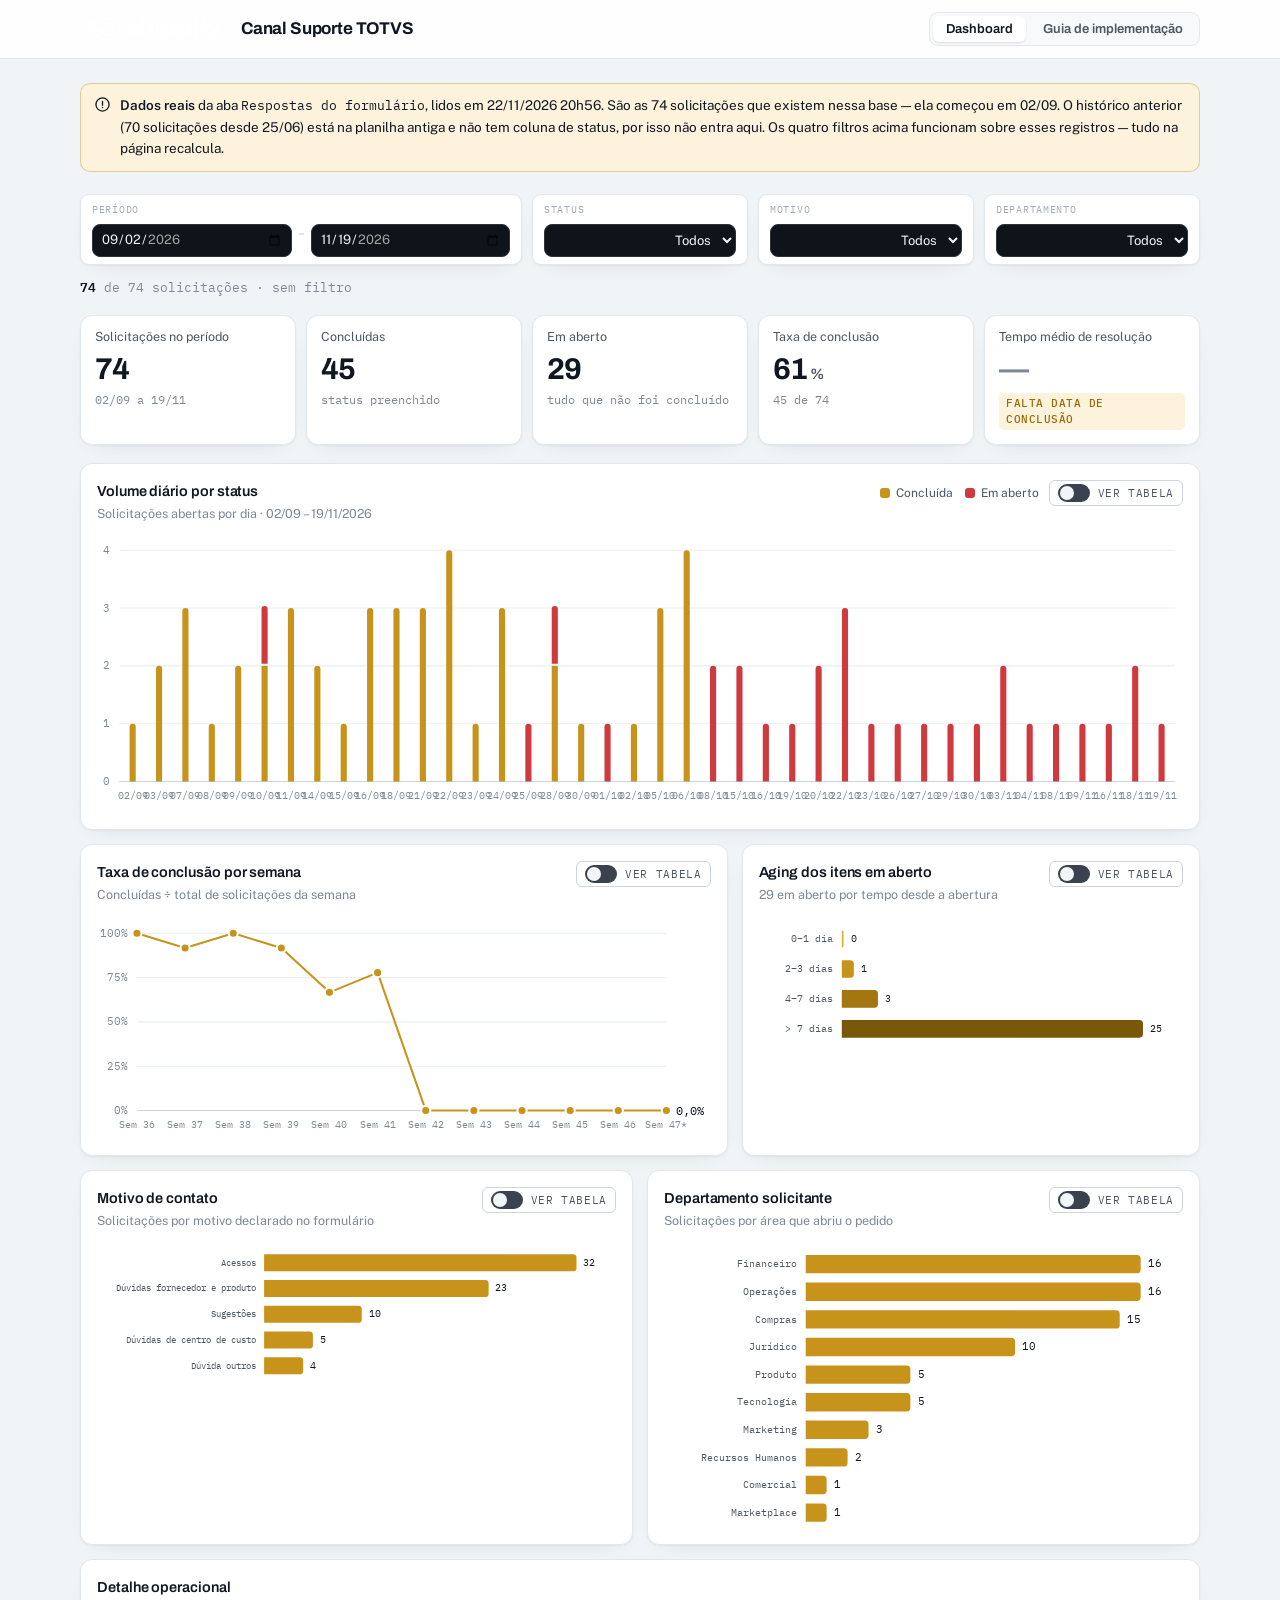
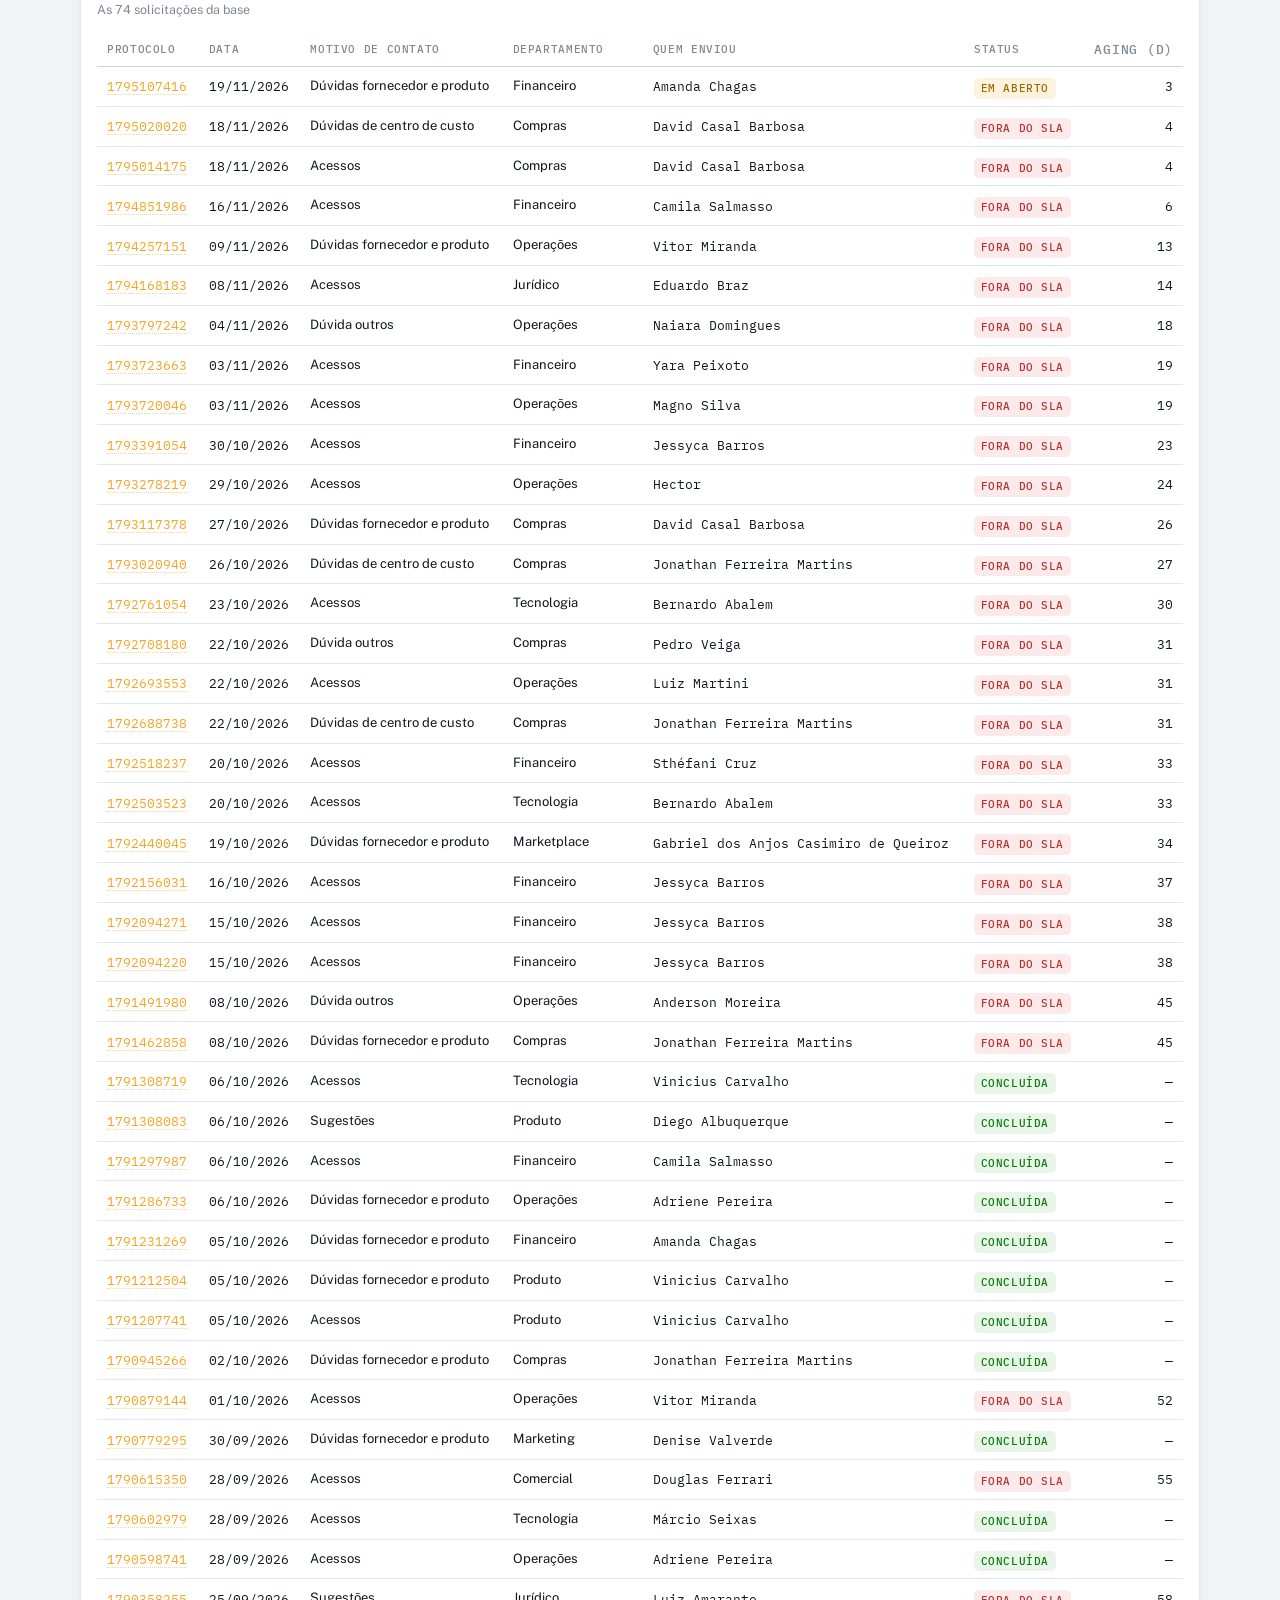
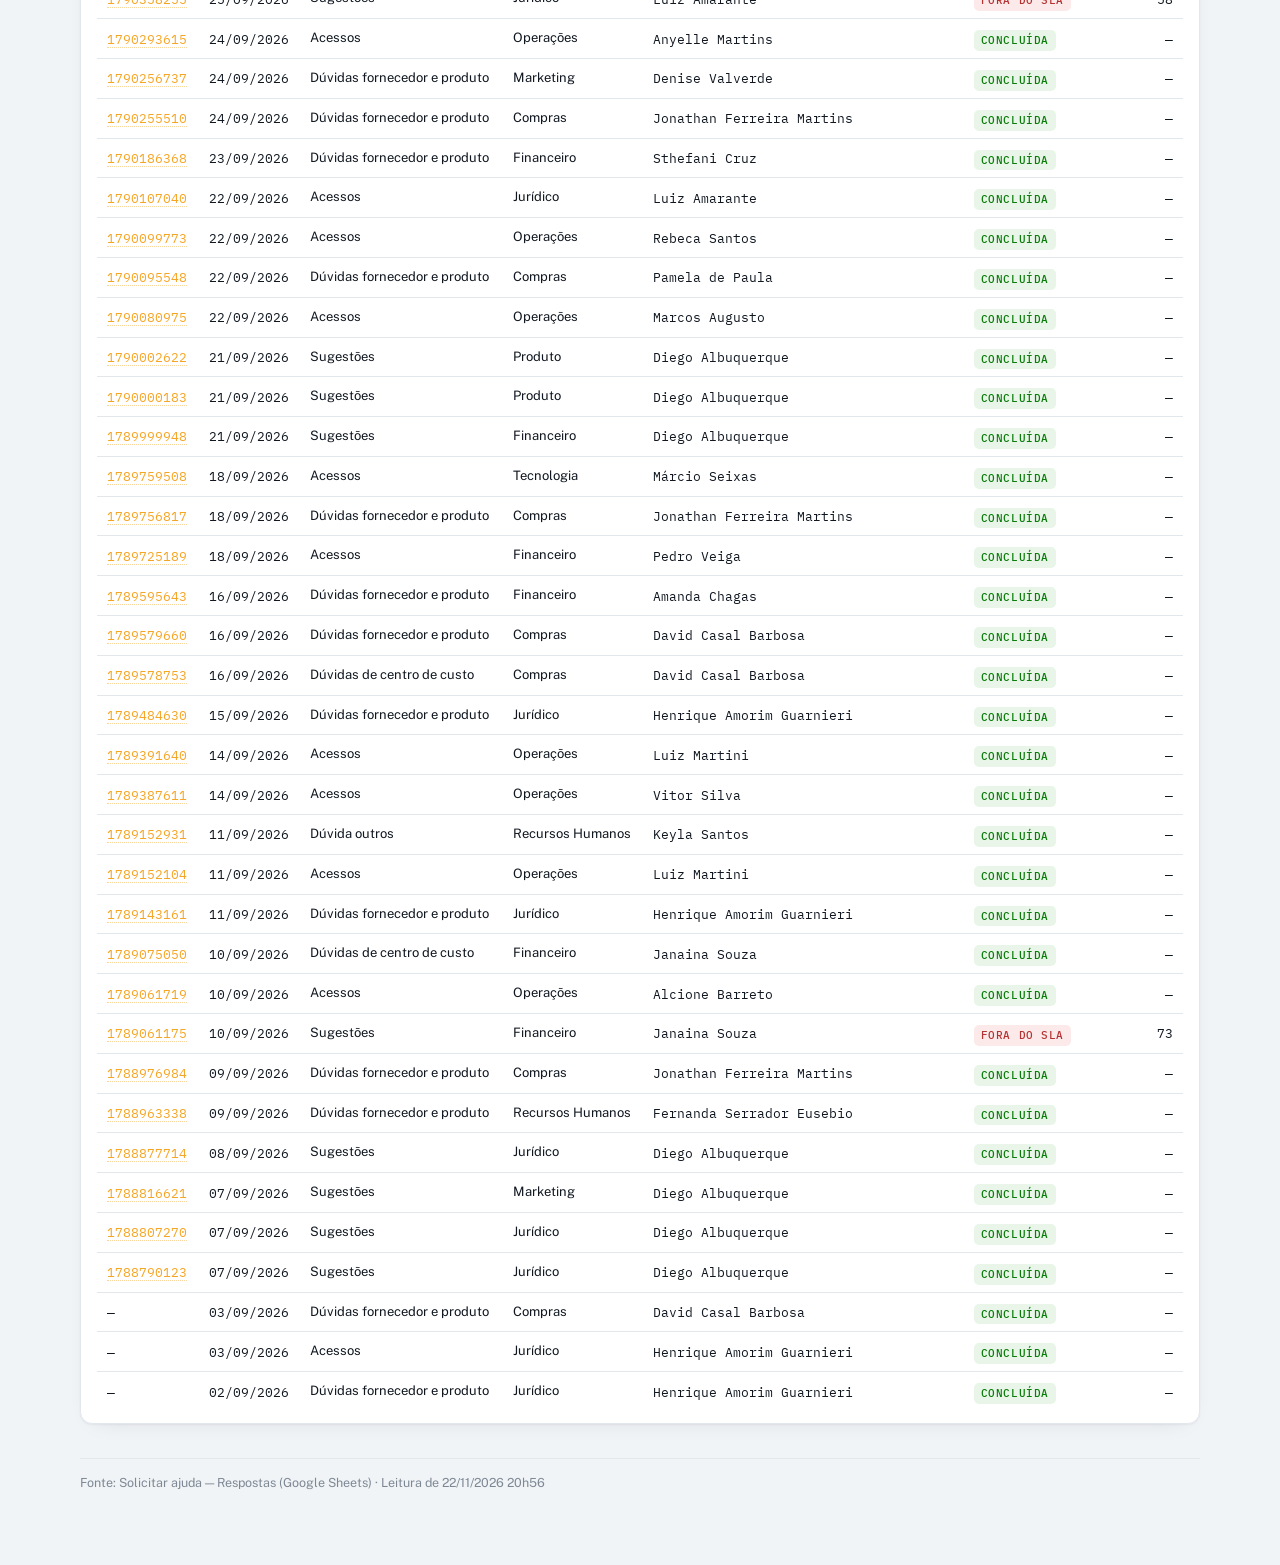
==== commit a213f264: "Atualizacao automatica do painel (22/11/2026 23:56 UTC)" ====
--- a/index.html
+++ b/index.html
@@ -13,7 +13,7 @@
   img { max-width: 100%; }
   [hidden] { display: none !important; }
 </style>
-  <link rel="stylesheet" href="ajustes.css?v=202611221552">
+  <link rel="stylesheet" href="ajustes.css?v=202611222056">
   <link rel="stylesheet" href="ajustes2.css?v=2">
   <script defer src="ajustes.js?v=1"></script>
   <script defer src="textos.js?v=2"></script>
@@ -383,7 +383,7 @@
 
     <div class="note">
       <svg width="15" height="15" viewBox="0 0 16 16" fill="none" aria-hidden="true"><circle cx="8" cy="8" r="7" stroke="currentColor" stroke-width="1.4"/><path d="M8 4.6v4.2M8 11.2v.2" stroke="currentColor" stroke-width="1.4" stroke-linecap="round"/></svg>
-      <div><b>Dados reais</b> da aba <span class="mono">Respostas do formulário</span>, lidos em 22/11/2026 15h52. São as 74 solicitações que existem nessa base — ela começou em 02/09. O histórico anterior (70 solicitações desde 25/06) está na planilha antiga e não tem coluna de status, por isso não entra aqui. Os quatro filtros acima funcionam sobre esses registros — tudo na página recalcula.</div>
+      <div><b>Dados reais</b> da aba <span class="mono">Respostas do formulário</span>, lidos em 22/11/2026 20h56. São as 74 solicitações que existem nessa base — ela começou em 02/09. O histórico anterior (70 solicitações desde 25/06) está na planilha antiga e não tem coluna de status, por isso não entra aqui. Os quatro filtros acima funcionam sobre esses registros — tudo na página recalcula.</div>
     </div>
 
     <div class="filters">
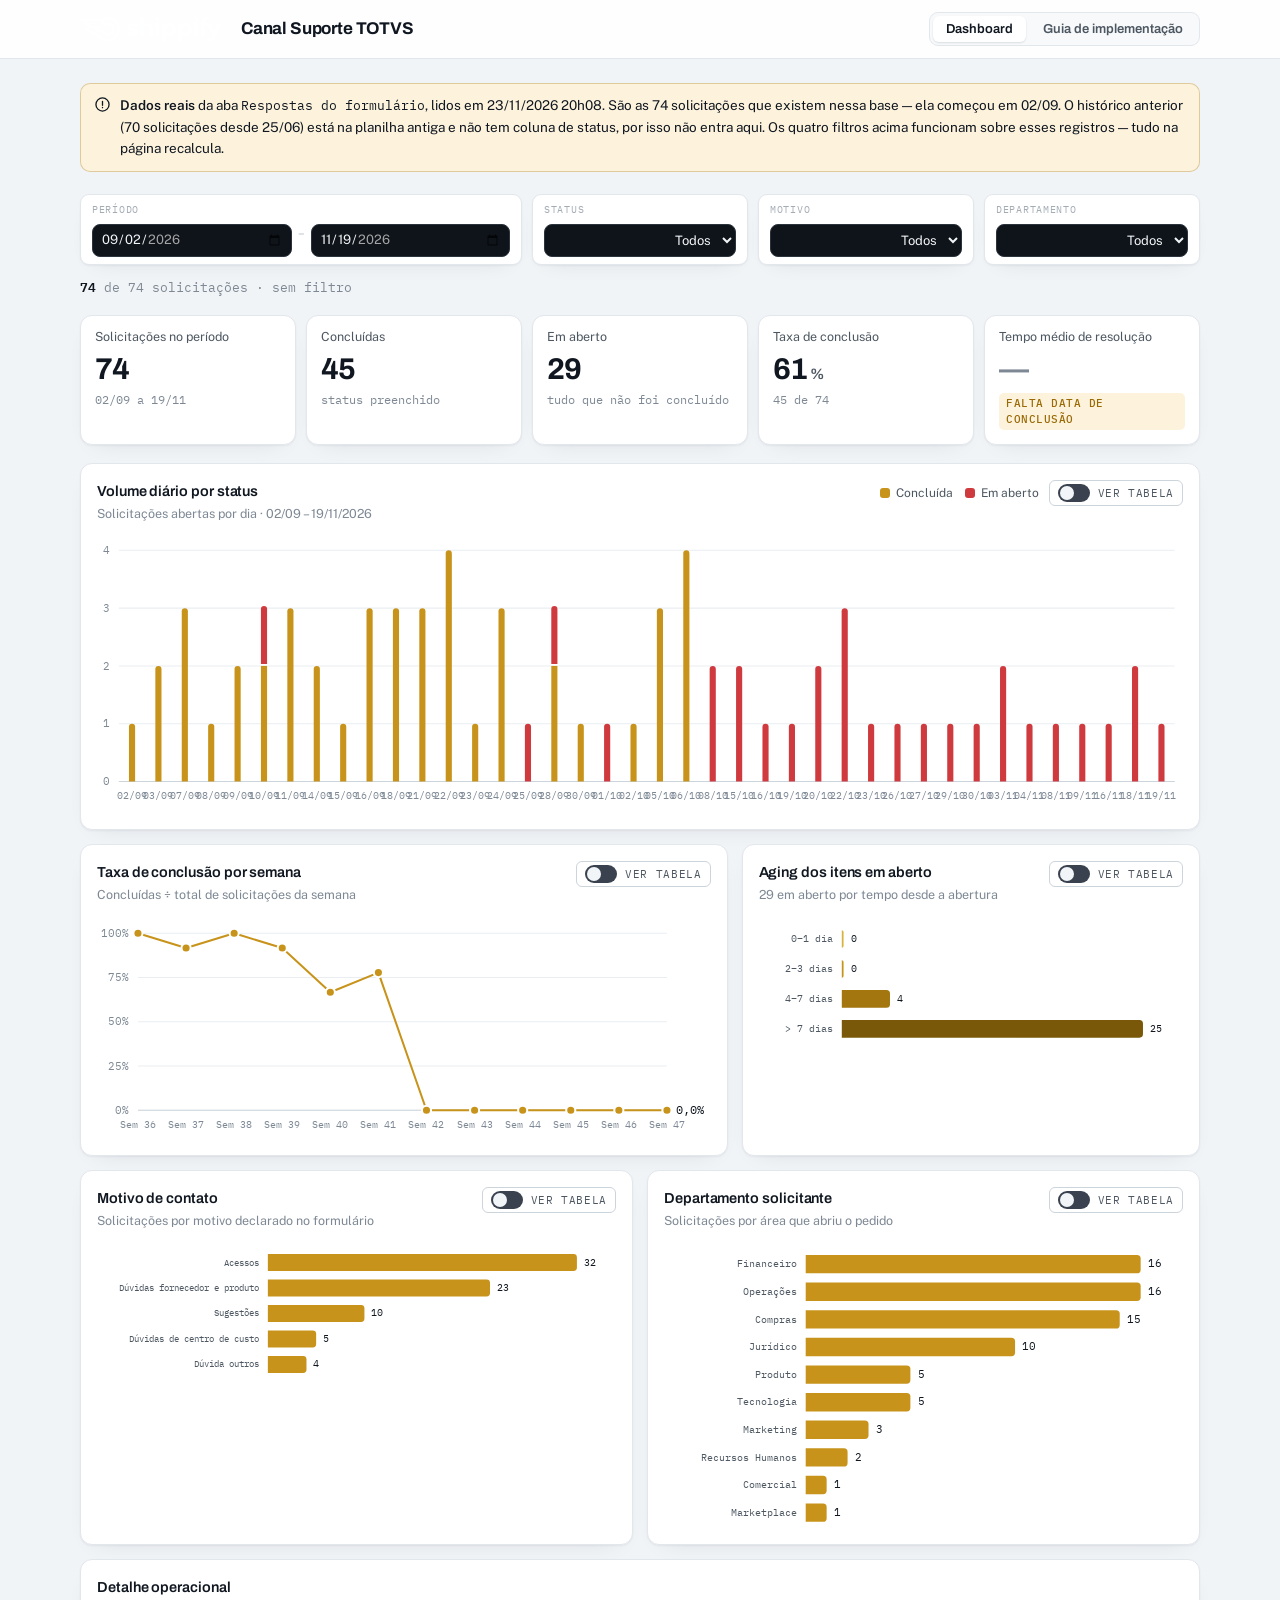
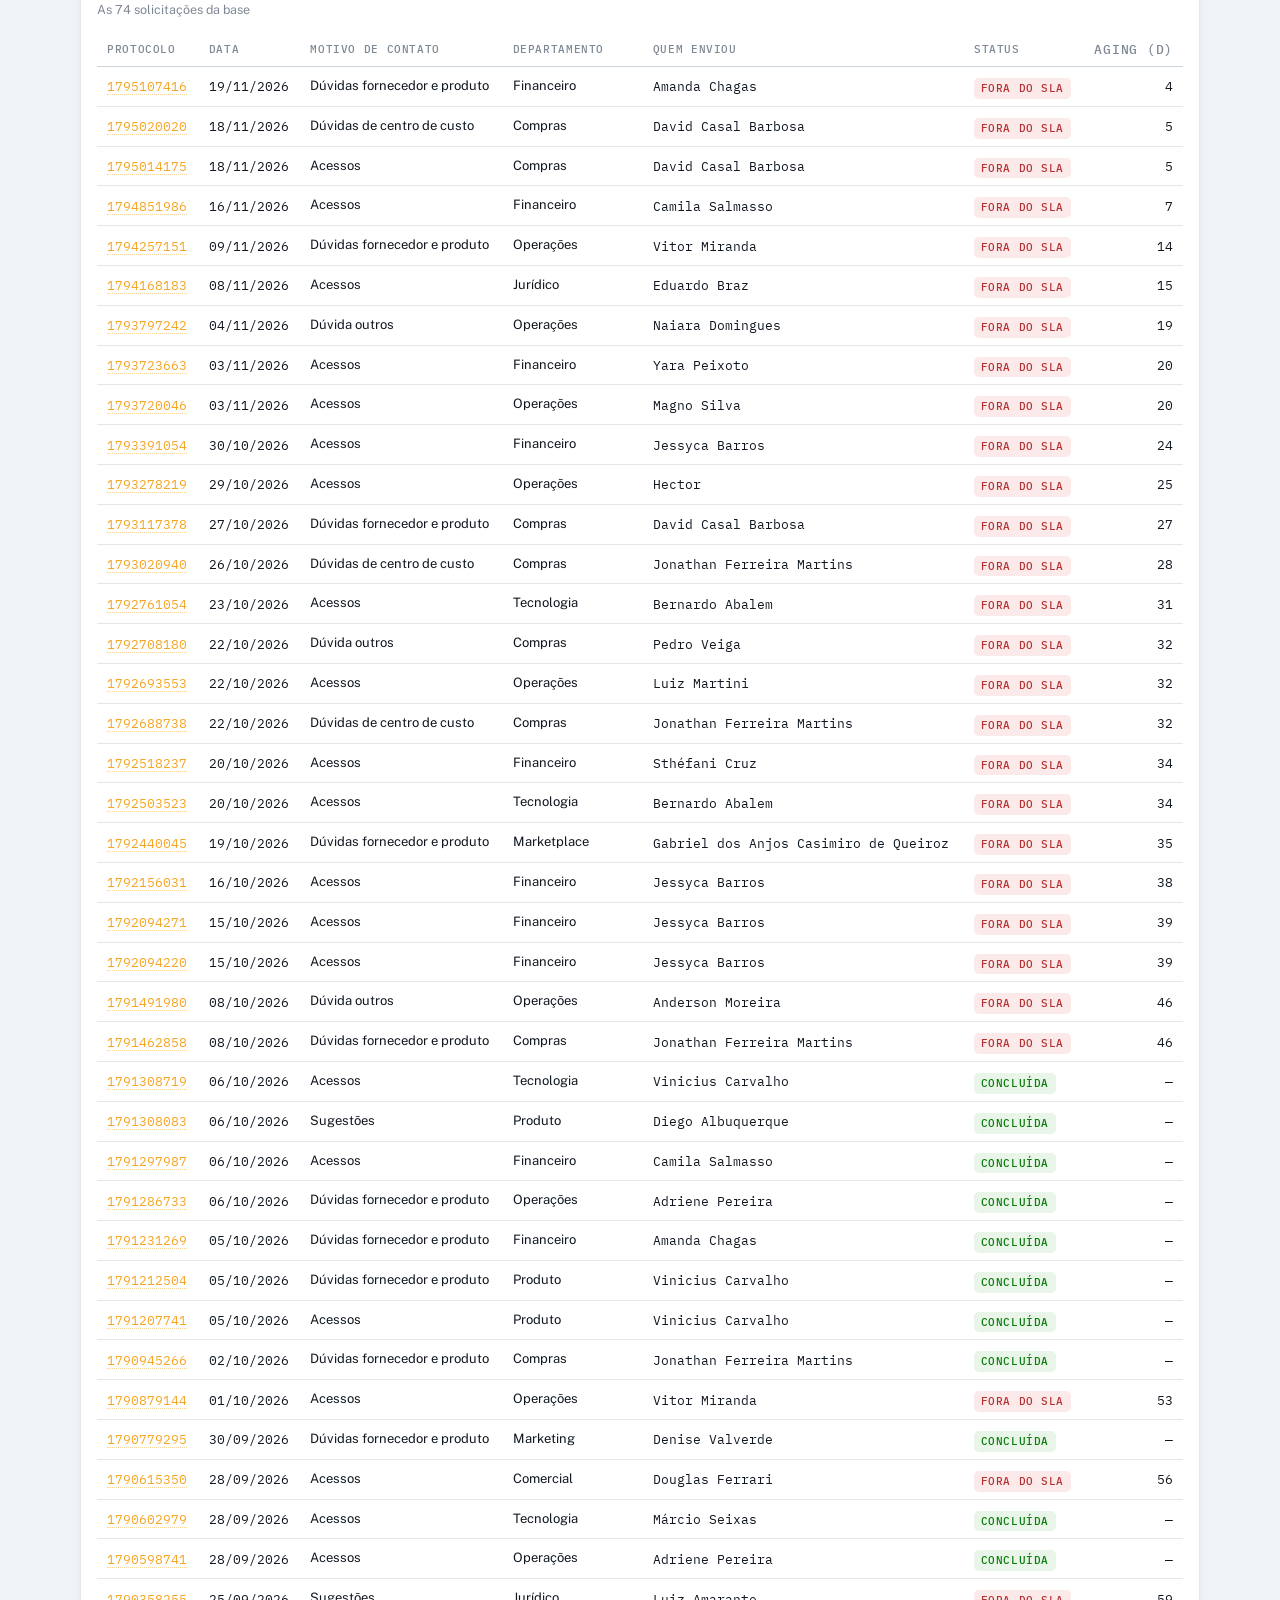
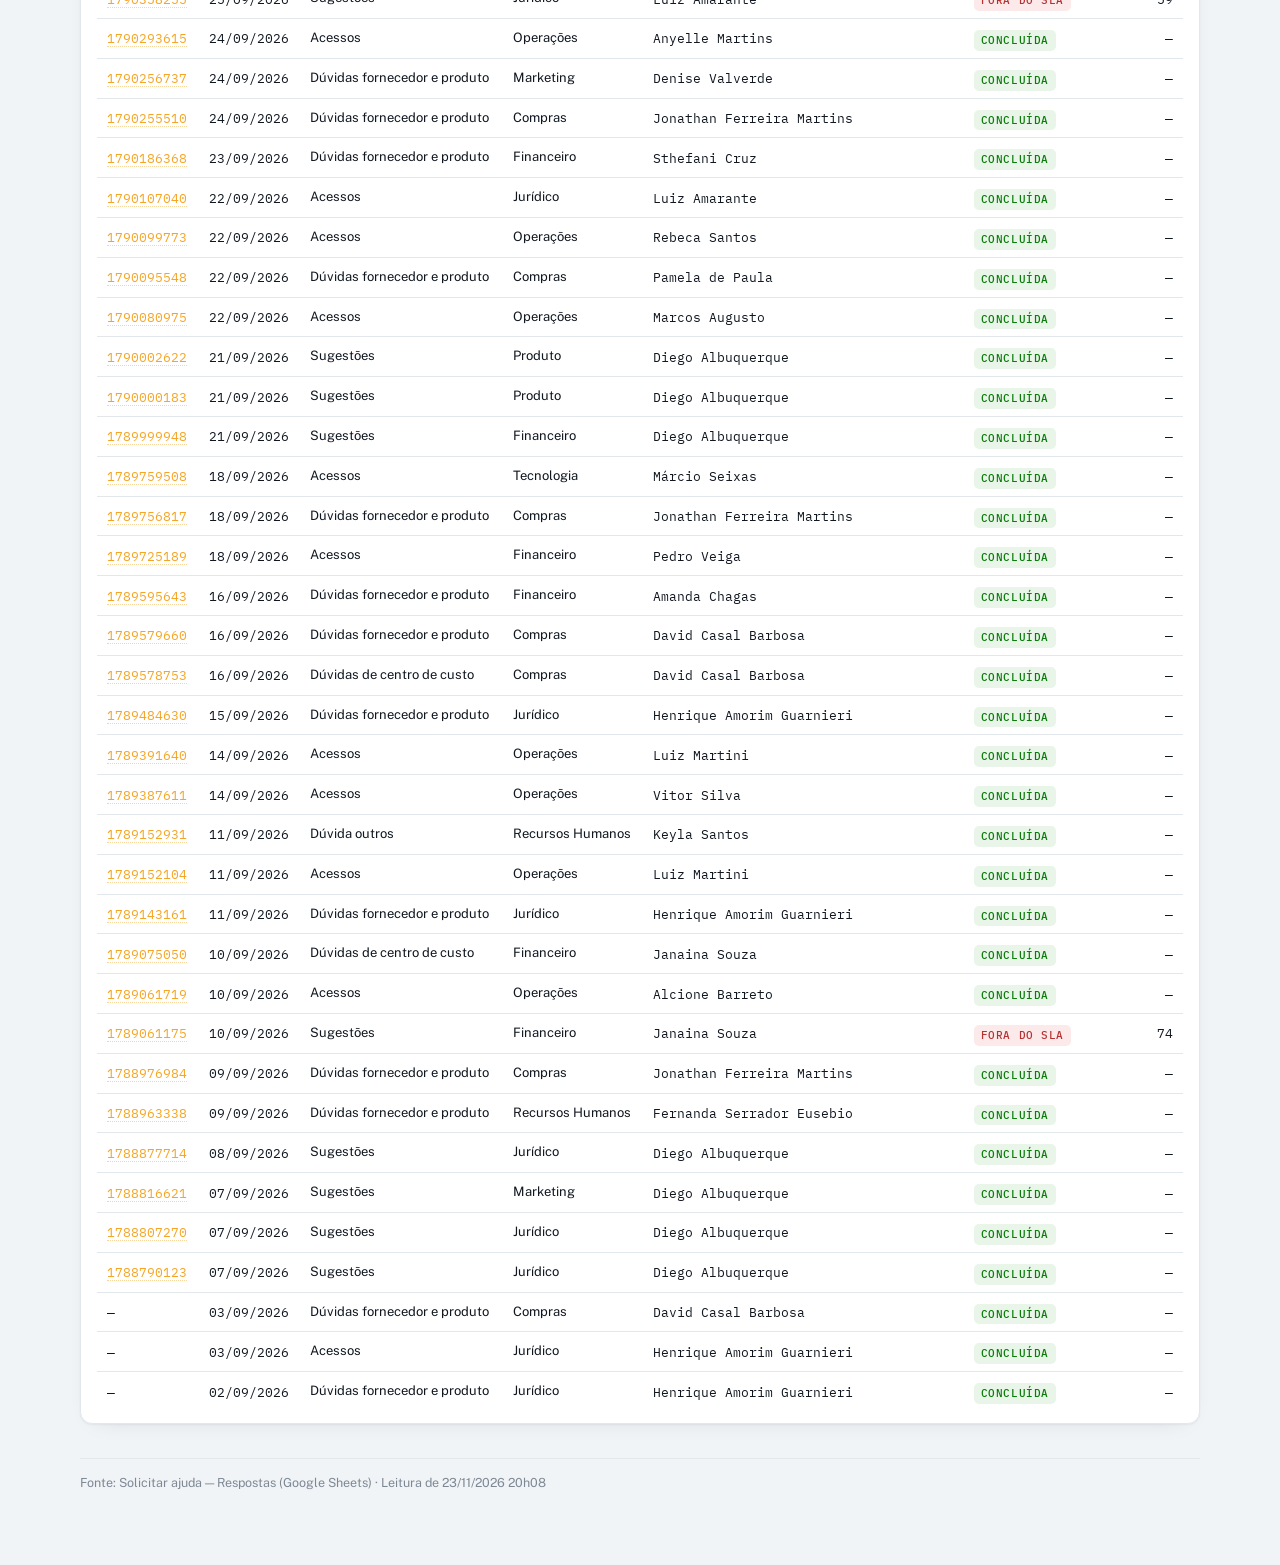
==== commit a5a4b4a5: "Atualizacao automatica do painel (23/11/2026 23:08 UTC)" ====
--- a/index.html
+++ b/index.html
@@ -13,7 +13,7 @@
   img { max-width: 100%; }
   [hidden] { display: none !important; }
 </style>
-  <link rel="stylesheet" href="ajustes.css?v=202611222056">
+  <link rel="stylesheet" href="ajustes.css?v=202611232008">
   <link rel="stylesheet" href="ajustes2.css?v=2">
   <script defer src="ajustes.js?v=1"></script>
   <script defer src="textos.js?v=2"></script>
@@ -383,7 +383,7 @@
 
     <div class="note">
       <svg width="15" height="15" viewBox="0 0 16 16" fill="none" aria-hidden="true"><circle cx="8" cy="8" r="7" stroke="currentColor" stroke-width="1.4"/><path d="M8 4.6v4.2M8 11.2v.2" stroke="currentColor" stroke-width="1.4" stroke-linecap="round"/></svg>
-      <div><b>Dados reais</b> da aba <span class="mono">Respostas do formulário</span>, lidos em 22/11/2026 20h56. São as 74 solicitações que existem nessa base — ela começou em 02/09. O histórico anterior (70 solicitações desde 25/06) está na planilha antiga e não tem coluna de status, por isso não entra aqui. Os quatro filtros acima funcionam sobre esses registros — tudo na página recalcula.</div>
+      <div><b>Dados reais</b> da aba <span class="mono">Respostas do formulário</span>, lidos em 23/11/2026 20h08. São as 74 solicitações que existem nessa base — ela começou em 02/09. O histórico anterior (70 solicitações desde 25/06) está na planilha antiga e não tem coluna de status, por isso não entra aqui. Os quatro filtros acima funcionam sobre esses registros — tudo na página recalcula.</div>
     </div>
 
     <div class="filters">
@@ -767,7 +767,7 @@
   "use strict";
 
   /* ================= dados reais (9 registros, leitura 09/09/2026 18h28) ================= */
-  var TODAY = "2026-11-22";
+  var TODAY = "2026-11-23";
   var ROWS = [
     { prot: null, data: "2026-09-02", motivo: "Dúvidas fornecedor e produto", depto: "Jurídico", quem: "Henrique Amorim Guarnieri", status: "Concluída" },
     { prot: null, data: "2026-09-03", motivo: "Acessos", depto: "Jurídico", quem: "Henrique Amorim Guarnieri", status: "Concluída" },
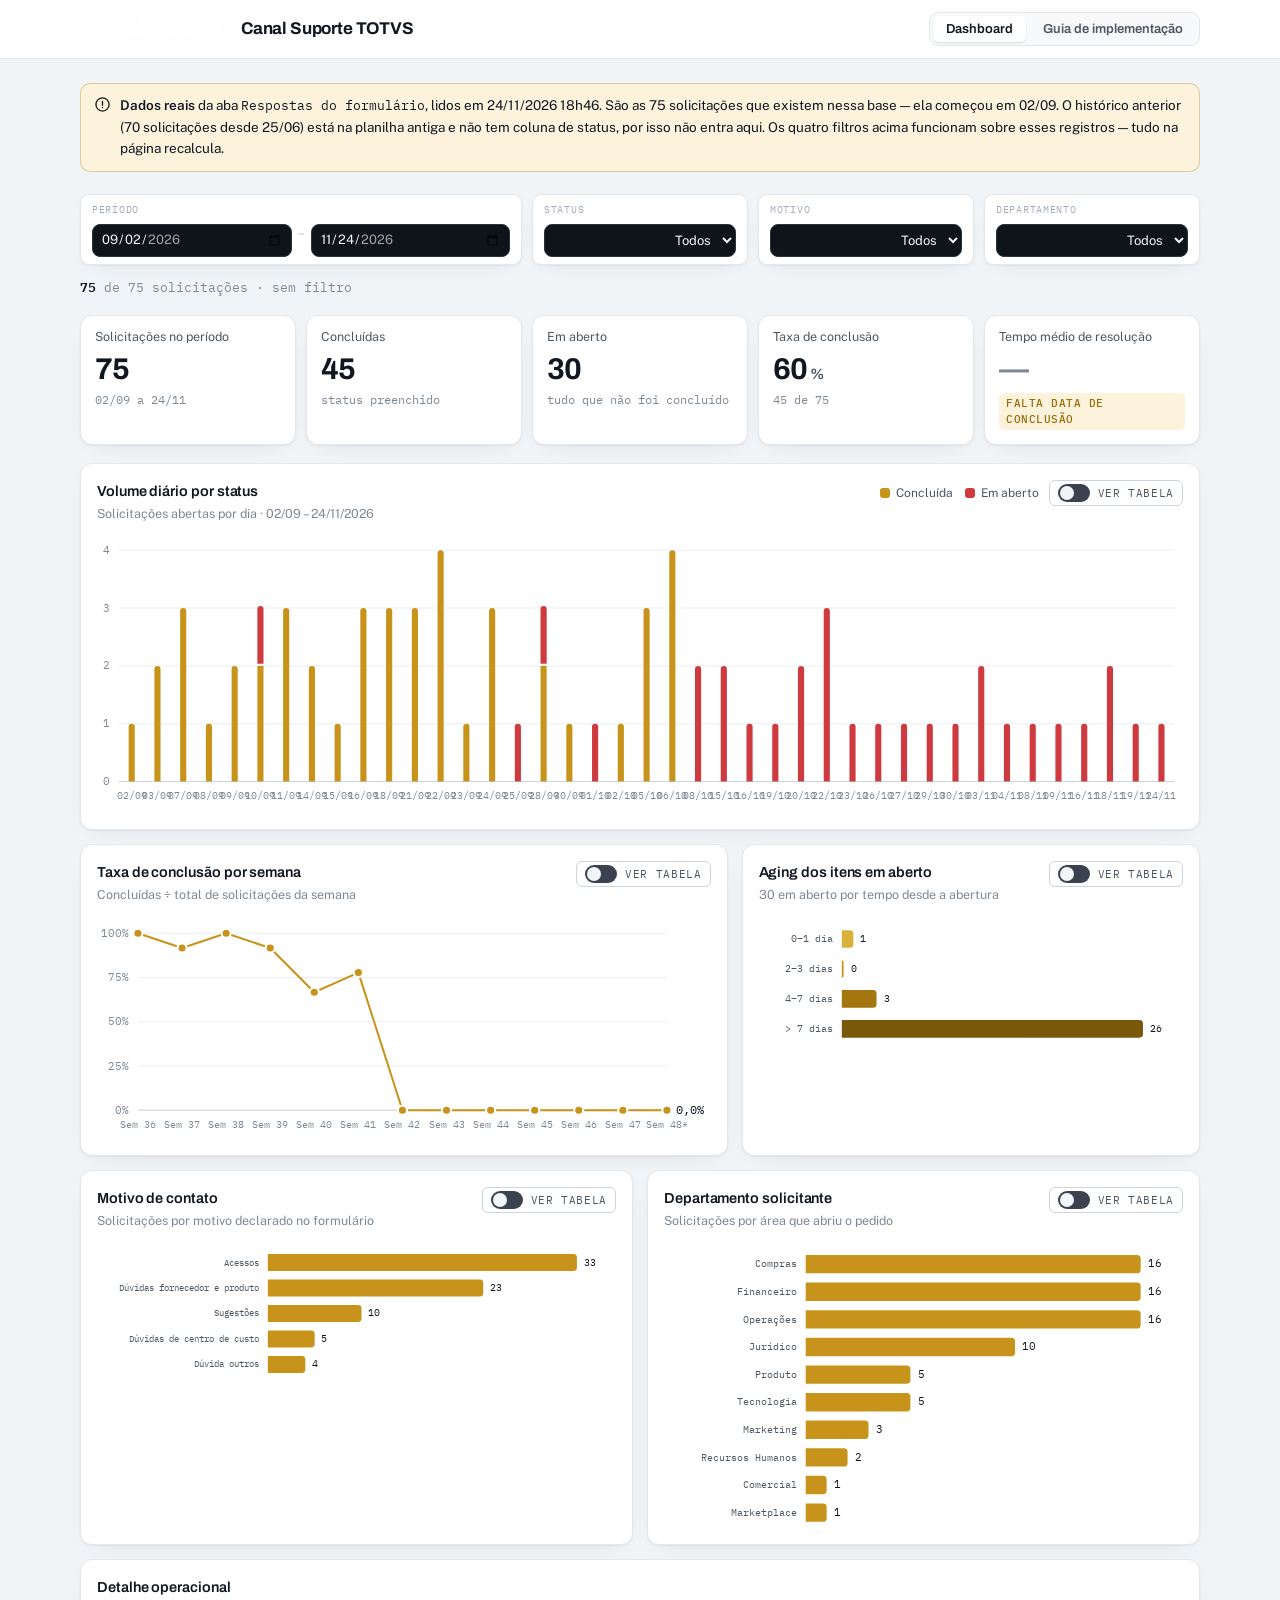
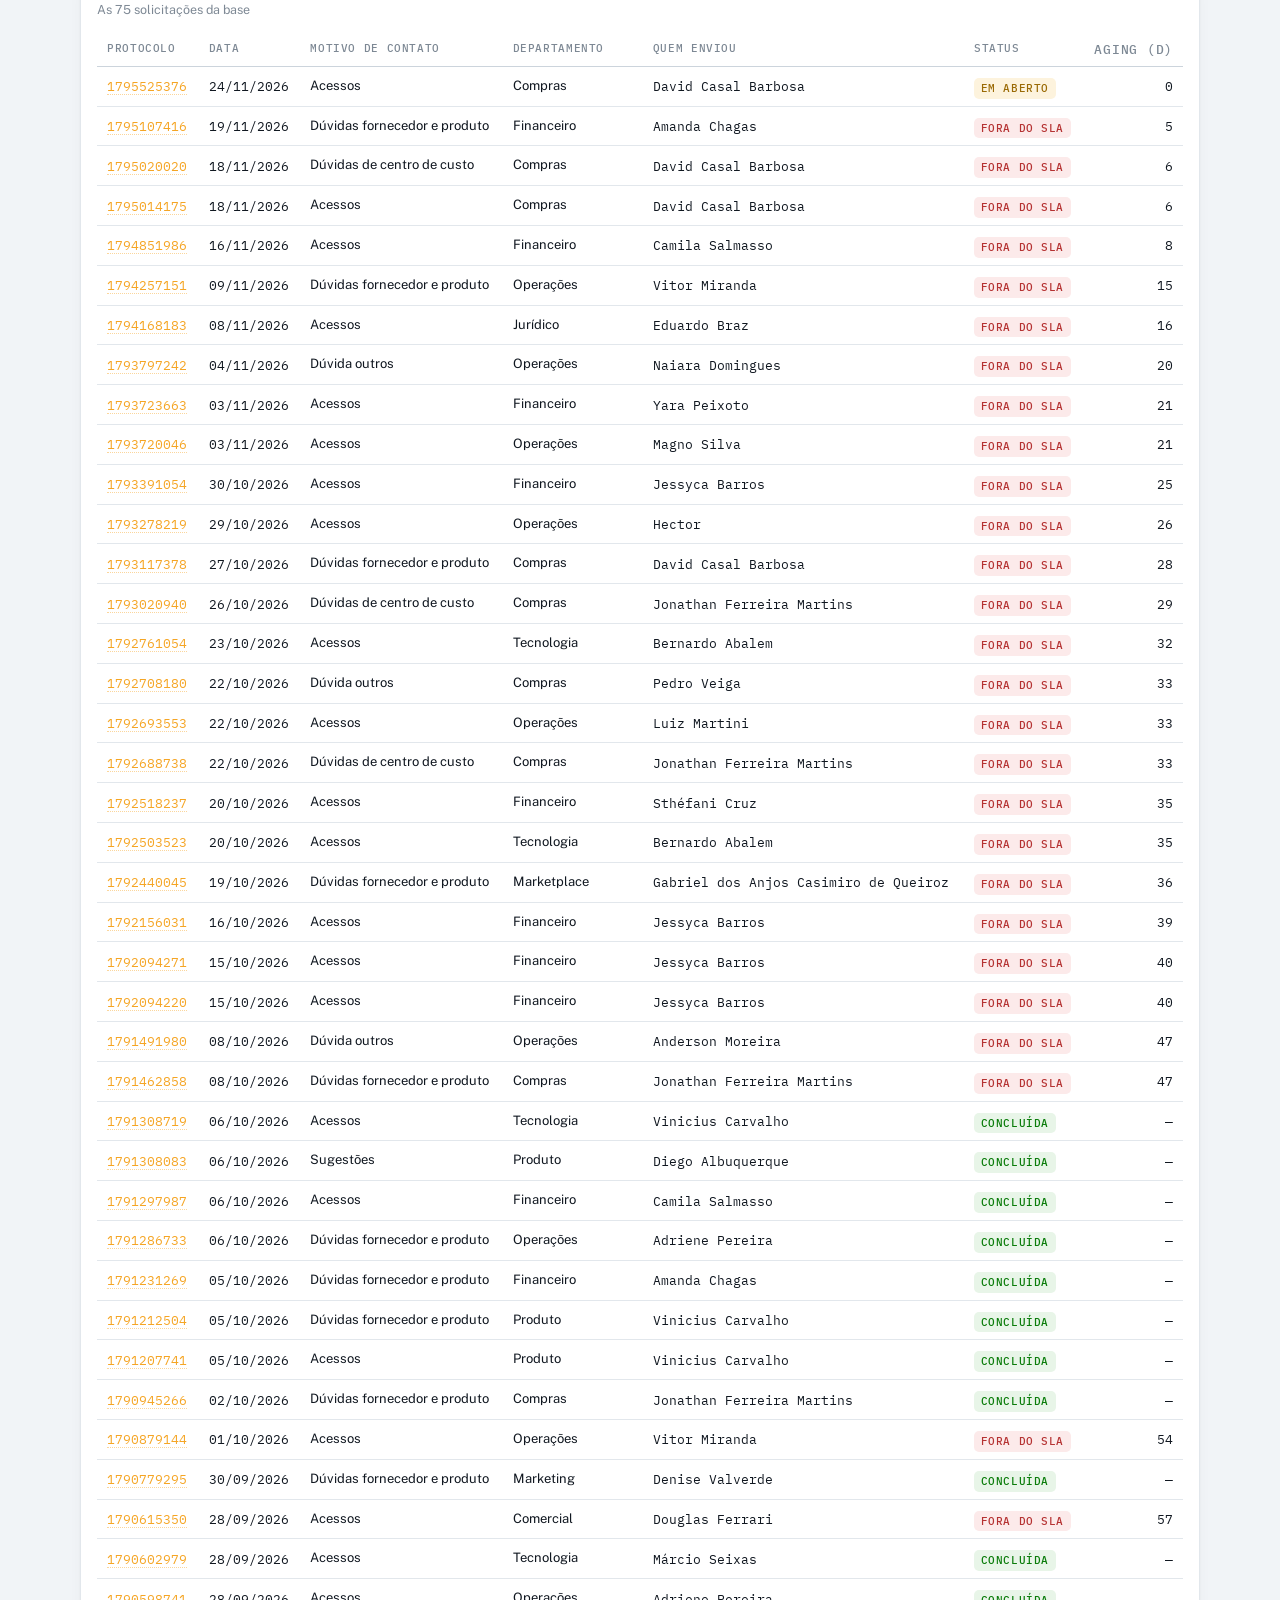
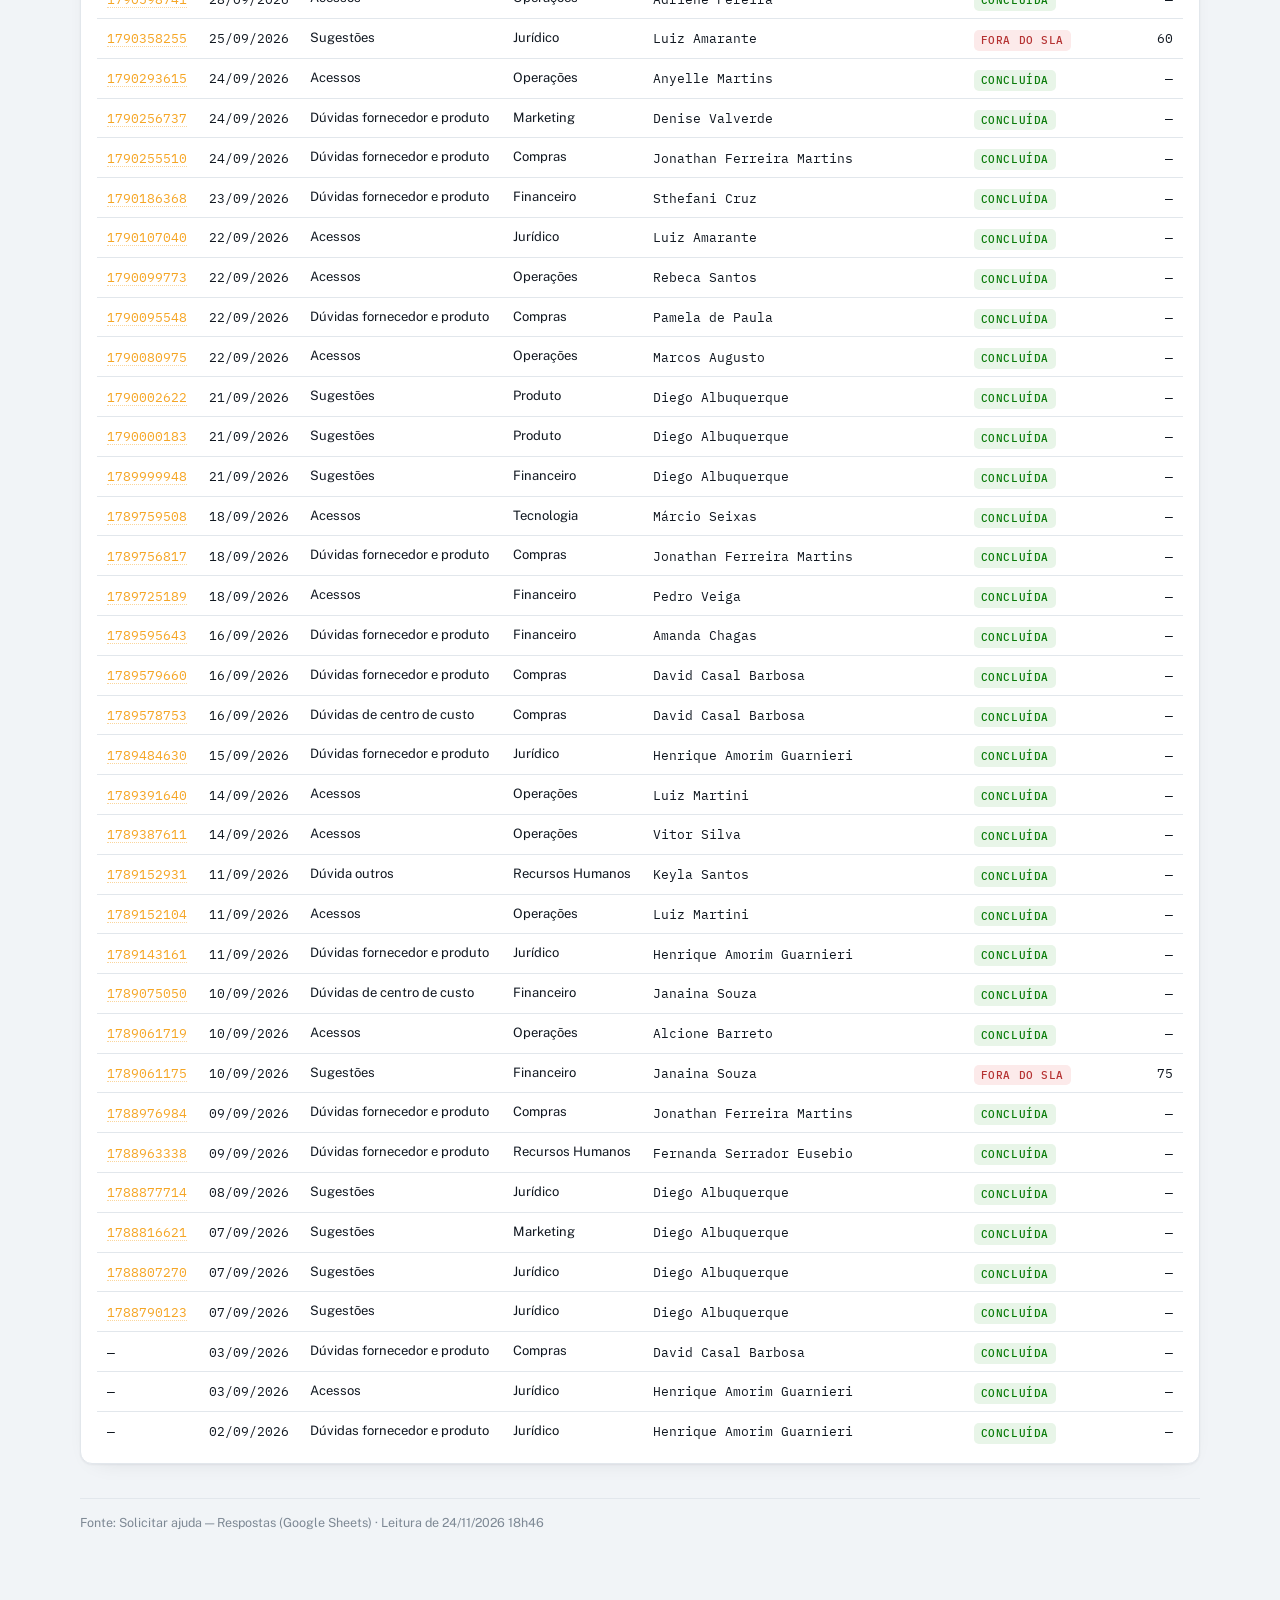
==== commit 9faad953: "Atualizacao automatica do painel (24/11/2026 21:46 UTC)" ====
--- a/index.html
+++ b/index.html
@@ -13,7 +13,7 @@
   img { max-width: 100%; }
   [hidden] { display: none !important; }
 </style>
-  <link rel="stylesheet" href="ajustes.css?v=202611232008">
+  <link rel="stylesheet" href="ajustes.css?v=202611241846">
   <link rel="stylesheet" href="ajustes2.css?v=2">
   <script defer src="ajustes.js?v=1"></script>
   <script defer src="textos.js?v=2"></script>
@@ -383,15 +383,15 @@
 
     <div class="note">
       <svg width="15" height="15" viewBox="0 0 16 16" fill="none" aria-hidden="true"><circle cx="8" cy="8" r="7" stroke="currentColor" stroke-width="1.4"/><path d="M8 4.6v4.2M8 11.2v.2" stroke="currentColor" stroke-width="1.4" stroke-linecap="round"/></svg>
-      <div><b>Dados reais</b> da aba <span class="mono">Respostas do formulário</span>, lidos em 23/11/2026 20h08. São as 74 solicitações que existem nessa base — ela começou em 02/09. O histórico anterior (70 solicitações desde 25/06) está na planilha antiga e não tem coluna de status, por isso não entra aqui. Os quatro filtros acima funcionam sobre esses registros — tudo na página recalcula.</div>
+      <div><b>Dados reais</b> da aba <span class="mono">Respostas do formulário</span>, lidos em 24/11/2026 18h46. São as 75 solicitações que existem nessa base — ela começou em 02/09. O histórico anterior (70 solicitações desde 25/06) está na planilha antiga e não tem coluna de status, por isso não entra aqui. Os quatro filtros acima funcionam sobre esses registros — tudo na página recalcula.</div>
     </div>
 
     <div class="filters">
       <div class="ctl range">
         <span class="k">Período</span>
-        <input type="date" id="f-from" aria-label="Data inicial" min="2026-09-02" max="2026-11-19" value="2026-09-02">
+        <input type="date" id="f-from" aria-label="Data inicial" min="2026-09-02" max="2026-11-24" value="2026-09-02">
         <span class="dash">–</span>
-        <input type="date" id="f-to" aria-label="Data final" min="2026-09-02" max="2026-11-19" value="2026-11-19">
+        <input type="date" id="f-to" aria-label="Data final" min="2026-09-02" max="2026-11-24" value="2026-11-24">
       </div>
       <div class="ctl">
         <span class="k">Status</span>
@@ -767,7 +767,7 @@
   "use strict";
 
   /* ================= dados reais (9 registros, leitura 09/09/2026 18h28) ================= */
-  var TODAY = "2026-11-23";
+  var TODAY = "2026-11-24";
   var ROWS = [
     { prot: null, data: "2026-09-02", motivo: "Dúvidas fornecedor e produto", depto: "Jurídico", quem: "Henrique Amorim Guarnieri", status: "Concluída" },
     { prot: null, data: "2026-09-03", motivo: "Acessos", depto: "Jurídico", quem: "Henrique Amorim Guarnieri", status: "Concluída" },
@@ -842,7 +842,8 @@
     { prot: "1794851986", data: "2026-11-16", motivo: "Acessos", depto: "Financeiro", quem: "Camila Salmasso", status: "Pendente" },
     { prot: "1795014175", data: "2026-11-18", motivo: "Acessos", depto: "Compras", quem: "David Casal Barbosa", status: "Pendente" },
     { prot: "1795020020", data: "2026-11-18", motivo: "Dúvidas de centro de custo", depto: "Compras", quem: "David Casal Barbosa", status: "Pendente" },
-    { prot: "1795107416", data: "2026-11-19", motivo: "Dúvidas fornecedor e produto", depto: "Financeiro", quem: "Amanda Chagas", status: "Pendente" }
+    { prot: "1795107416", data: "2026-11-19", motivo: "Dúvidas fornecedor e produto", depto: "Financeiro", quem: "Amanda Chagas", status: "Pendente" },
+    { prot: "1795525376", data: "2026-11-24", motivo: "Acessos", depto: "Compras", quem: "David Casal Barbosa", status: "Pendente" }
   ];
   var DONE = "Concluída";
 
@@ -1155,7 +1156,7 @@
     count: document.getElementById("f-count"),
     clear: document.getElementById("f-clear")
   };
-  var DEFAULTS = { from: "2026-09-02", to: "2026-11-19" };
+  var DEFAULTS = { from: "2026-09-02", to: "2026-11-24" };
 
   function fillSelect(el, values) {
     values.forEach(function (v) {
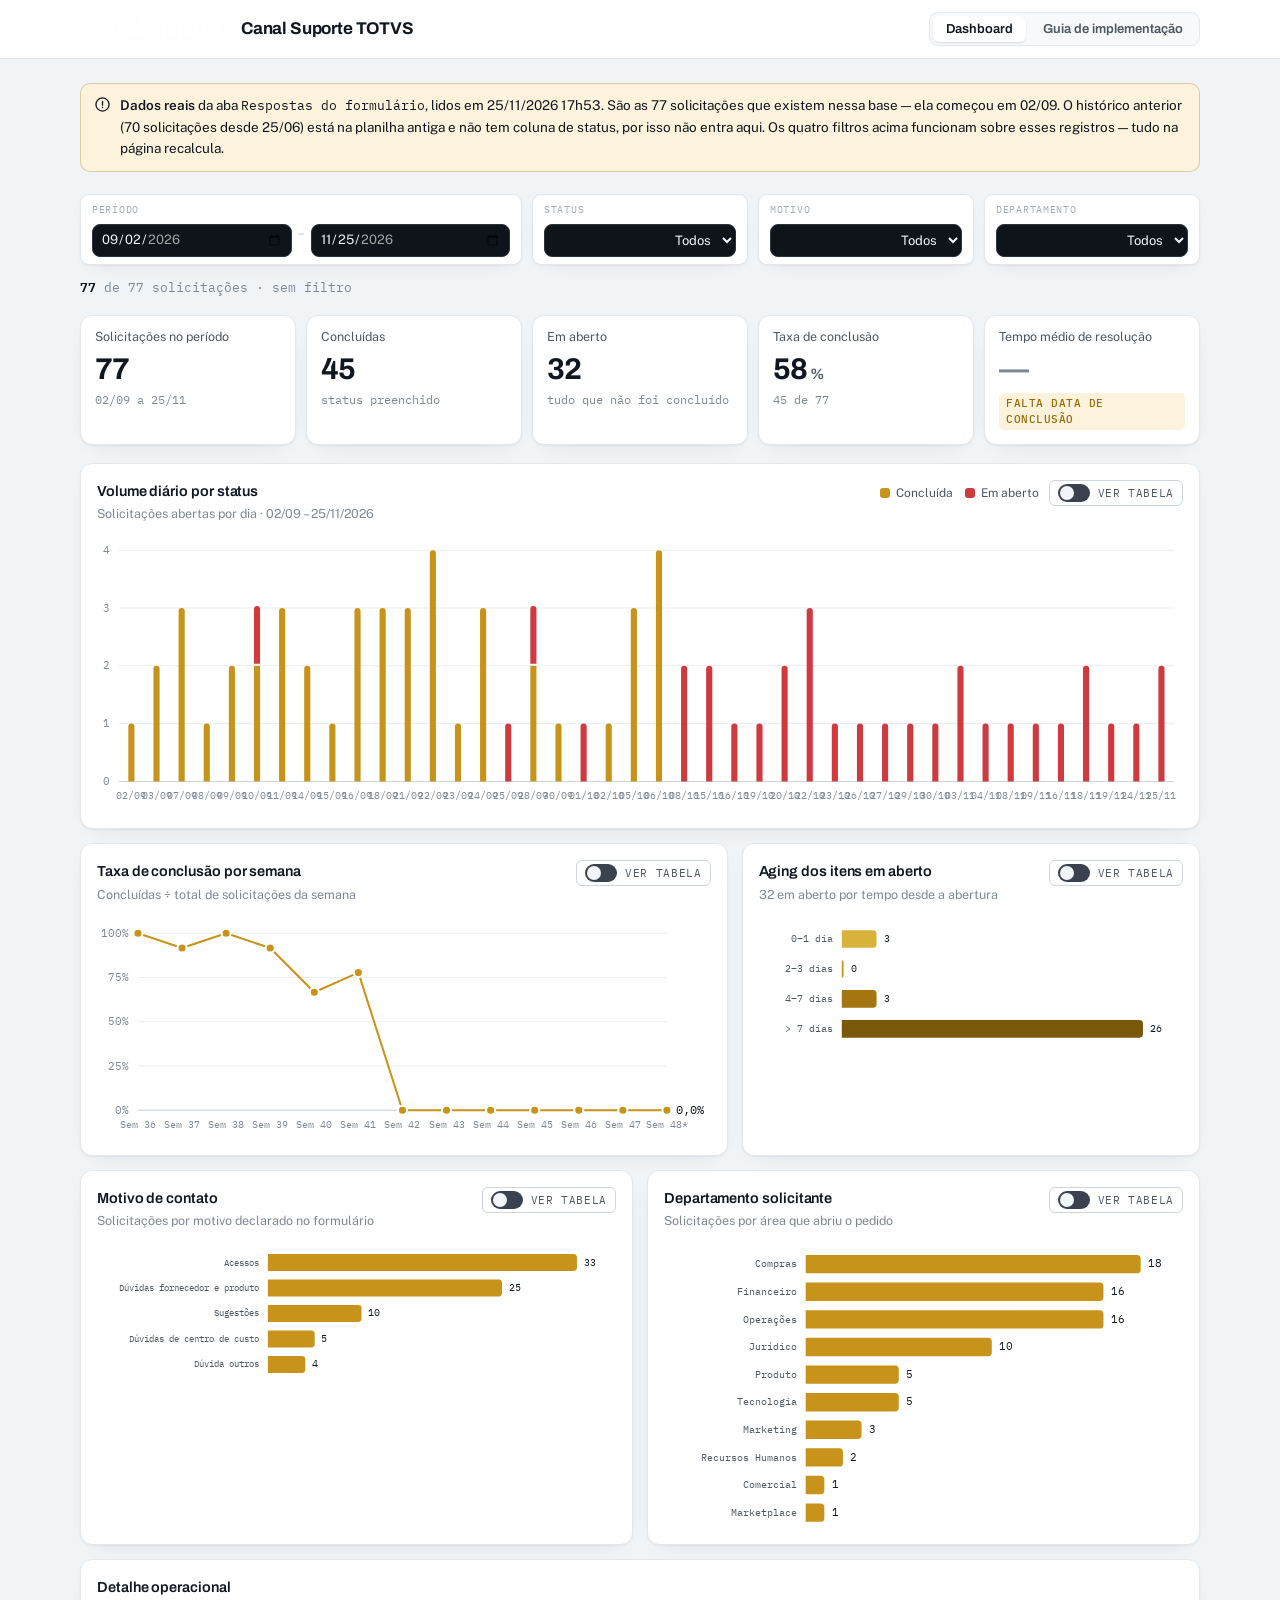
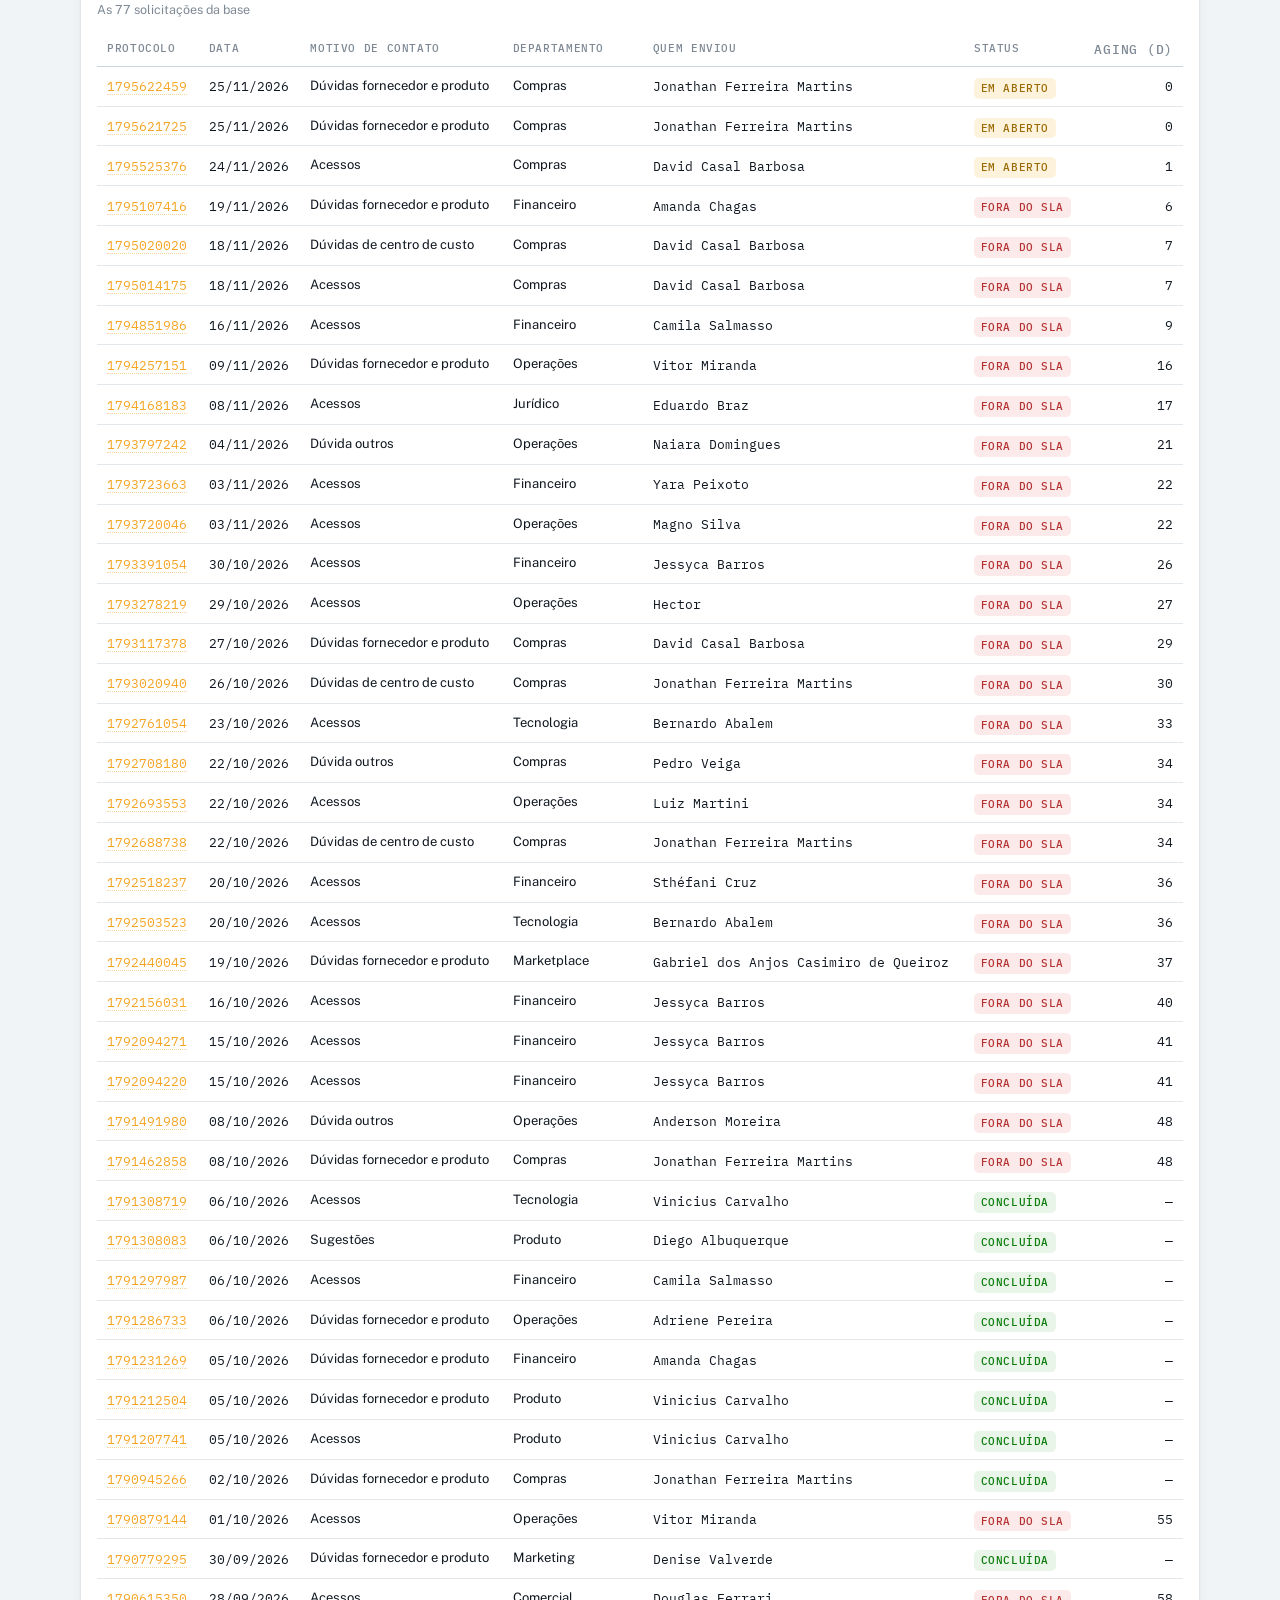
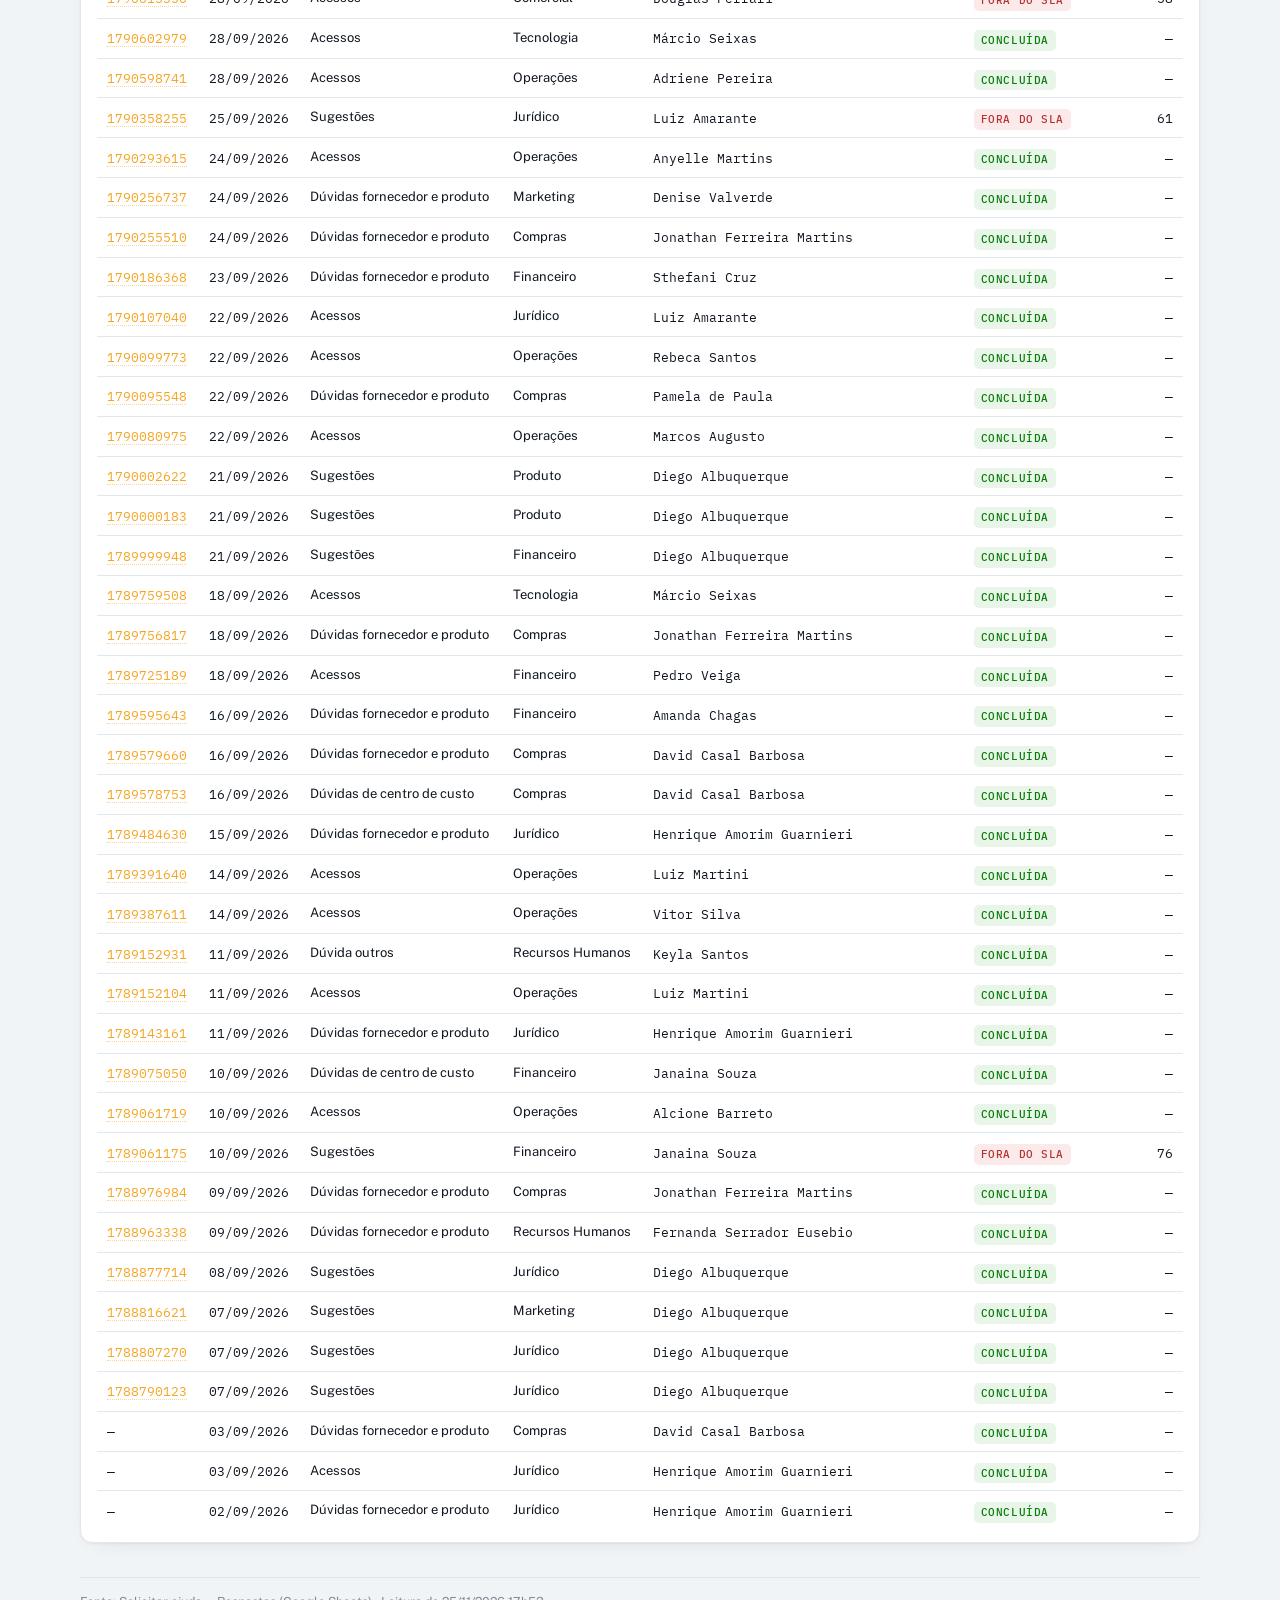
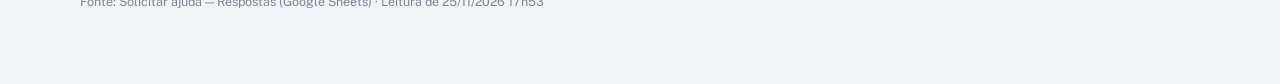
==== commit 58cf2d9c: "Atualizacao automatica do painel (25/11/2026 20:53 UTC)" ====
--- a/index.html
+++ b/index.html
@@ -13,7 +13,7 @@
   img { max-width: 100%; }
   [hidden] { display: none !important; }
 </style>
-  <link rel="stylesheet" href="ajustes.css?v=202611241846">
+  <link rel="stylesheet" href="ajustes.css?v=202611251753">
   <link rel="stylesheet" href="ajustes2.css?v=2">
   <script defer src="ajustes.js?v=1"></script>
   <script defer src="textos.js?v=2"></script>
@@ -383,15 +383,15 @@
 
     <div class="note">
       <svg width="15" height="15" viewBox="0 0 16 16" fill="none" aria-hidden="true"><circle cx="8" cy="8" r="7" stroke="currentColor" stroke-width="1.4"/><path d="M8 4.6v4.2M8 11.2v.2" stroke="currentColor" stroke-width="1.4" stroke-linecap="round"/></svg>
-      <div><b>Dados reais</b> da aba <span class="mono">Respostas do formulário</span>, lidos em 24/11/2026 18h46. São as 75 solicitações que existem nessa base — ela começou em 02/09. O histórico anterior (70 solicitações desde 25/06) está na planilha antiga e não tem coluna de status, por isso não entra aqui. Os quatro filtros acima funcionam sobre esses registros — tudo na página recalcula.</div>
+      <div><b>Dados reais</b> da aba <span class="mono">Respostas do formulário</span>, lidos em 25/11/2026 17h53. São as 77 solicitações que existem nessa base — ela começou em 02/09. O histórico anterior (70 solicitações desde 25/06) está na planilha antiga e não tem coluna de status, por isso não entra aqui. Os quatro filtros acima funcionam sobre esses registros — tudo na página recalcula.</div>
     </div>
 
     <div class="filters">
       <div class="ctl range">
         <span class="k">Período</span>
-        <input type="date" id="f-from" aria-label="Data inicial" min="2026-09-02" max="2026-11-24" value="2026-09-02">
+        <input type="date" id="f-from" aria-label="Data inicial" min="2026-09-02" max="2026-11-25" value="2026-09-02">
         <span class="dash">–</span>
-        <input type="date" id="f-to" aria-label="Data final" min="2026-09-02" max="2026-11-24" value="2026-11-24">
+        <input type="date" id="f-to" aria-label="Data final" min="2026-09-02" max="2026-11-25" value="2026-11-25">
       </div>
       <div class="ctl">
         <span class="k">Status</span>
@@ -767,7 +767,7 @@
   "use strict";
 
   /* ================= dados reais (9 registros, leitura 09/09/2026 18h28) ================= */
-  var TODAY = "2026-11-24";
+  var TODAY = "2026-11-25";
   var ROWS = [
     { prot: null, data: "2026-09-02", motivo: "Dúvidas fornecedor e produto", depto: "Jurídico", quem: "Henrique Amorim Guarnieri", status: "Concluída" },
     { prot: null, data: "2026-09-03", motivo: "Acessos", depto: "Jurídico", quem: "Henrique Amorim Guarnieri", status: "Concluída" },
@@ -843,7 +843,9 @@
     { prot: "1795014175", data: "2026-11-18", motivo: "Acessos", depto: "Compras", quem: "David Casal Barbosa", status: "Pendente" },
     { prot: "1795020020", data: "2026-11-18", motivo: "Dúvidas de centro de custo", depto: "Compras", quem: "David Casal Barbosa", status: "Pendente" },
     { prot: "1795107416", data: "2026-11-19", motivo: "Dúvidas fornecedor e produto", depto: "Financeiro", quem: "Amanda Chagas", status: "Pendente" },
-    { prot: "1795525376", data: "2026-11-24", motivo: "Acessos", depto: "Compras", quem: "David Casal Barbosa", status: "Pendente" }
+    { prot: "1795525376", data: "2026-11-24", motivo: "Acessos", depto: "Compras", quem: "David Casal Barbosa", status: "Pendente" },
+    { prot: "1795621725", data: "2026-11-25", motivo: "Dúvidas fornecedor e produto", depto: "Compras", quem: "Jonathan Ferreira Martins", status: "Pendente" },
+    { prot: "1795622459", data: "2026-11-25", motivo: "Dúvidas fornecedor e produto", depto: "Compras", quem: "Jonathan Ferreira Martins", status: "Pendente" }
   ];
   var DONE = "Concluída";
 
@@ -1156,7 +1158,7 @@
     count: document.getElementById("f-count"),
     clear: document.getElementById("f-clear")
   };
-  var DEFAULTS = { from: "2026-09-02", to: "2026-11-24" };
+  var DEFAULTS = { from: "2026-09-02", to: "2026-11-25" };
 
   function fillSelect(el, values) {
     values.forEach(function (v) {
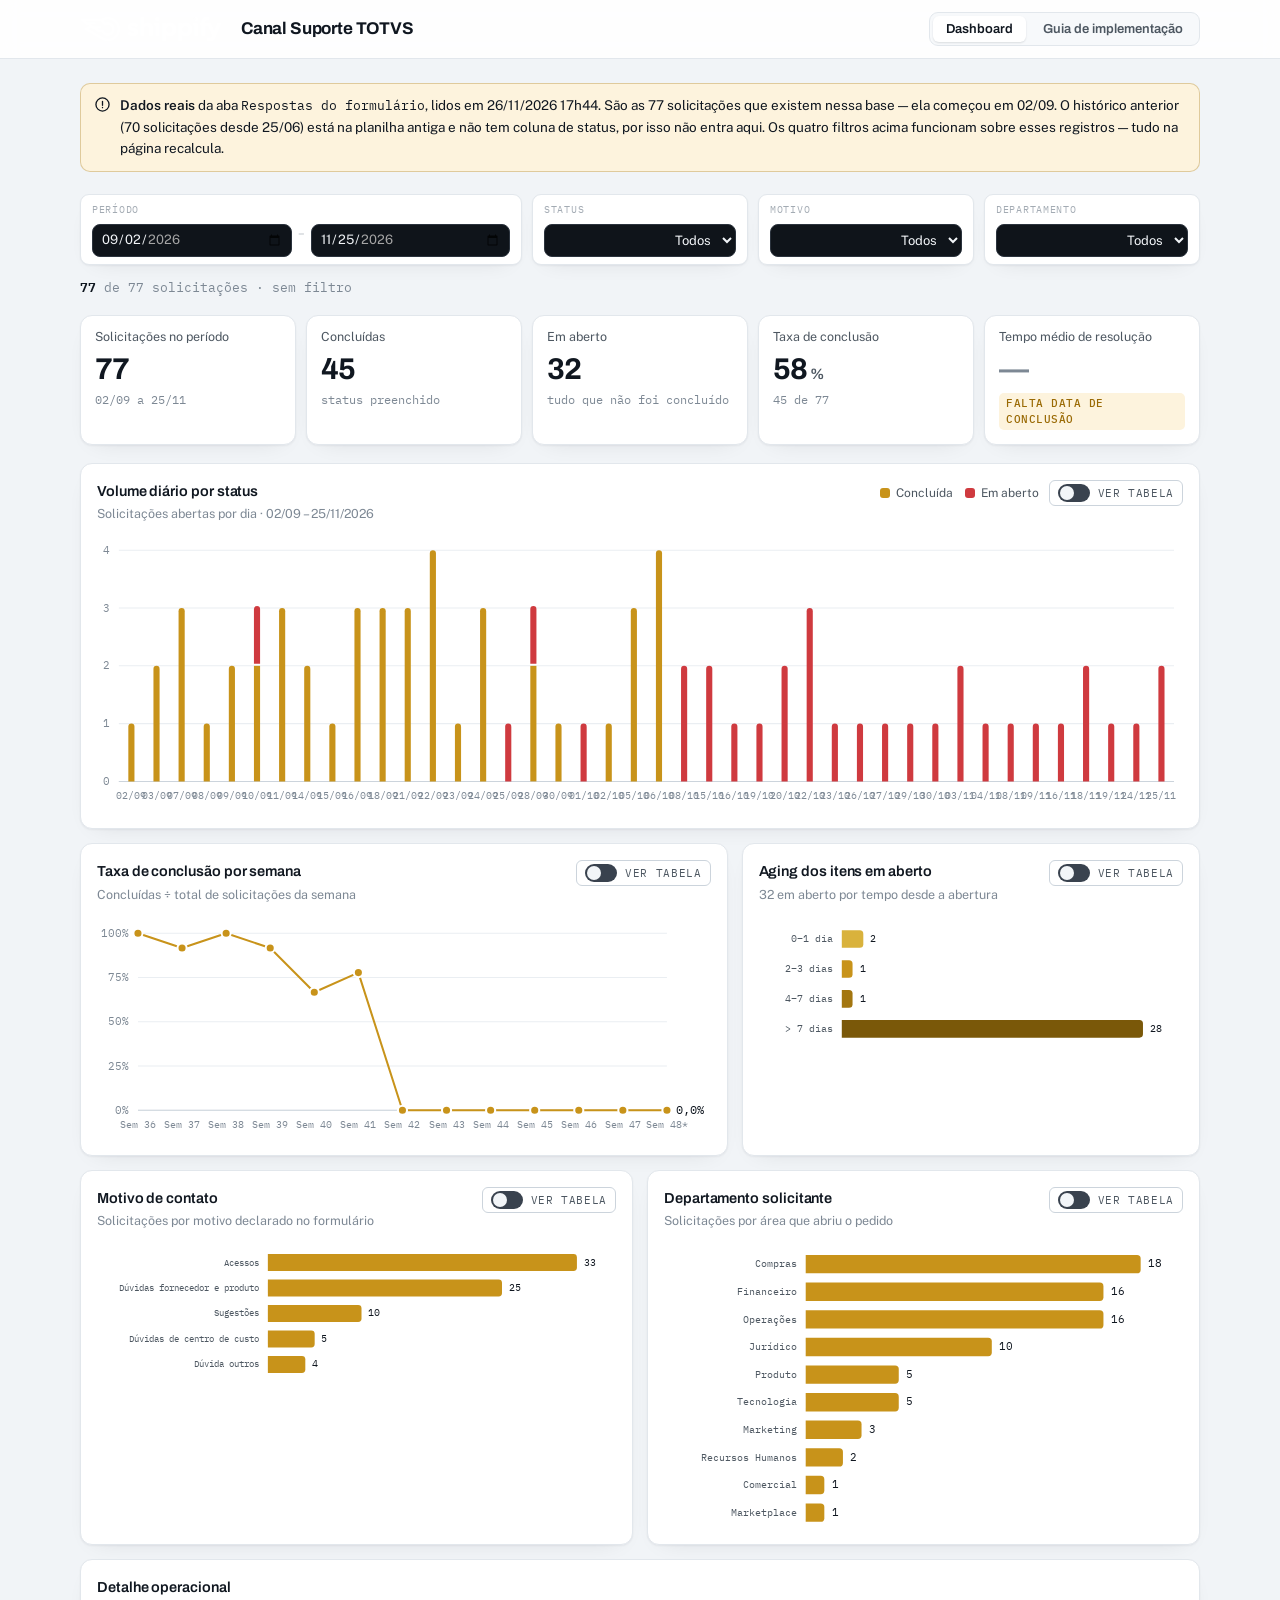
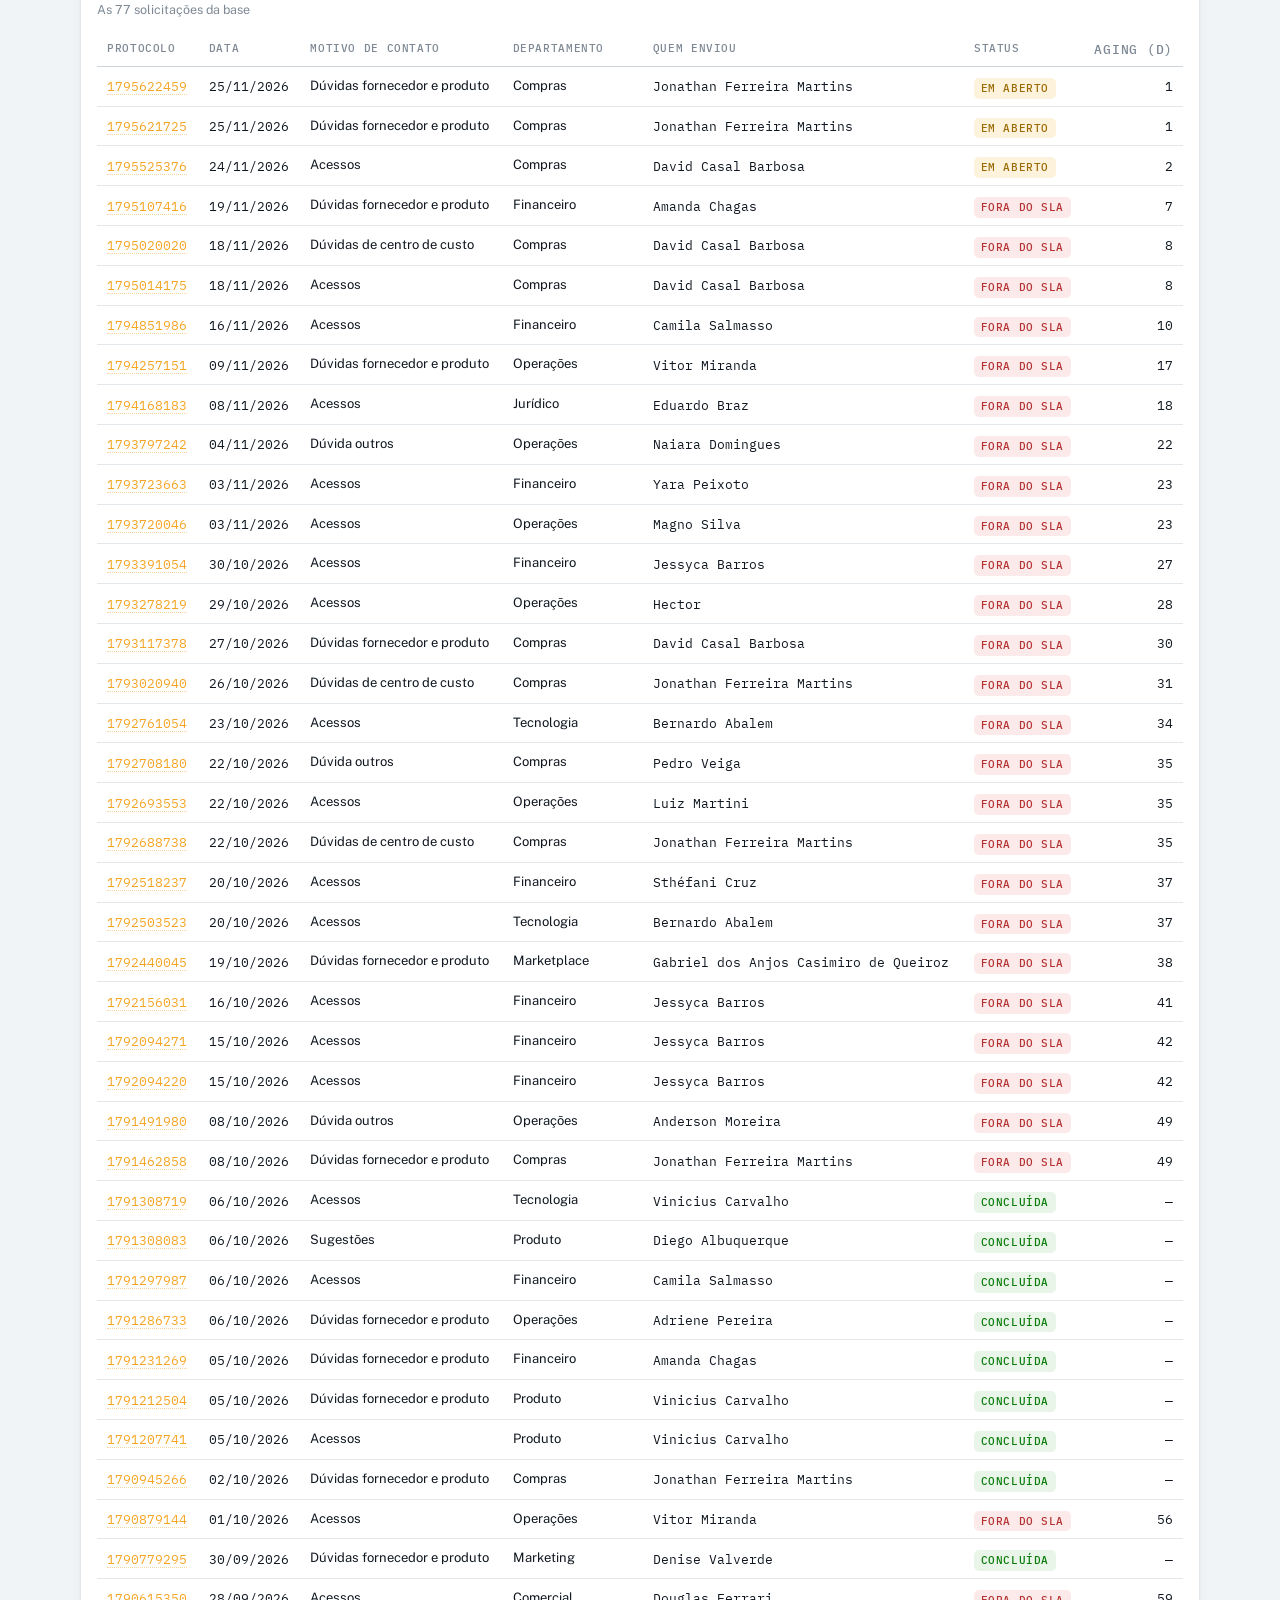
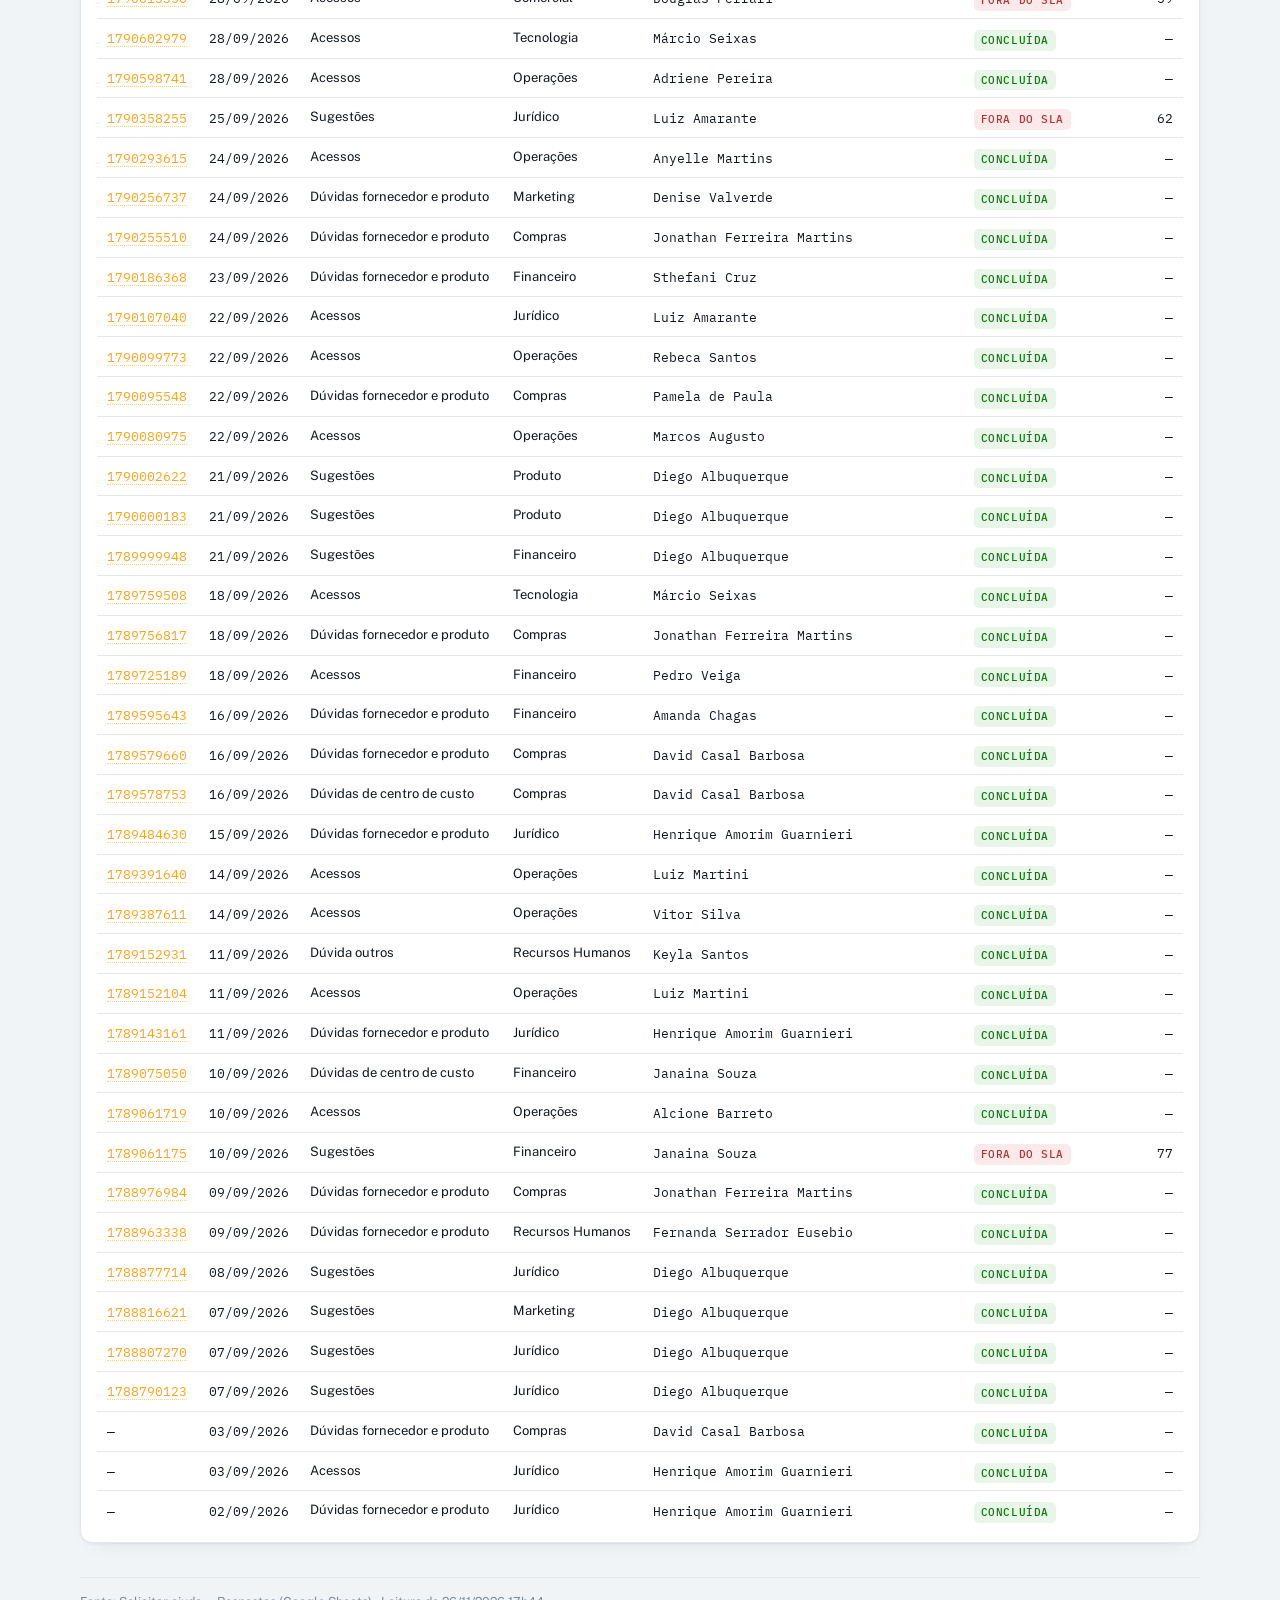
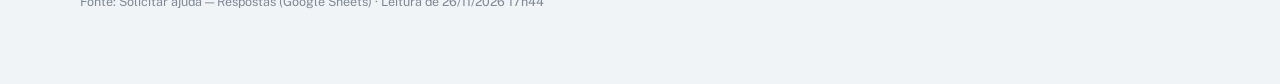
==== commit 83f67b88: "Atualizacao automatica do painel (26/11/2026 20:44 UTC)" ====
--- a/index.html
+++ b/index.html
@@ -13,7 +13,7 @@
   img { max-width: 100%; }
   [hidden] { display: none !important; }
 </style>
-  <link rel="stylesheet" href="ajustes.css?v=202611251753">
+  <link rel="stylesheet" href="ajustes.css?v=202611261744">
   <link rel="stylesheet" href="ajustes2.css?v=2">
   <script defer src="ajustes.js?v=1"></script>
   <script defer src="textos.js?v=2"></script>
@@ -383,7 +383,7 @@
 
     <div class="note">
       <svg width="15" height="15" viewBox="0 0 16 16" fill="none" aria-hidden="true"><circle cx="8" cy="8" r="7" stroke="currentColor" stroke-width="1.4"/><path d="M8 4.6v4.2M8 11.2v.2" stroke="currentColor" stroke-width="1.4" stroke-linecap="round"/></svg>
-      <div><b>Dados reais</b> da aba <span class="mono">Respostas do formulário</span>, lidos em 25/11/2026 17h53. São as 77 solicitações que existem nessa base — ela começou em 02/09. O histórico anterior (70 solicitações desde 25/06) está na planilha antiga e não tem coluna de status, por isso não entra aqui. Os quatro filtros acima funcionam sobre esses registros — tudo na página recalcula.</div>
+      <div><b>Dados reais</b> da aba <span class="mono">Respostas do formulário</span>, lidos em 26/11/2026 17h44. São as 77 solicitações que existem nessa base — ela começou em 02/09. O histórico anterior (70 solicitações desde 25/06) está na planilha antiga e não tem coluna de status, por isso não entra aqui. Os quatro filtros acima funcionam sobre esses registros — tudo na página recalcula.</div>
     </div>
 
     <div class="filters">
@@ -767,7 +767,7 @@
   "use strict";
 
   /* ================= dados reais (9 registros, leitura 09/09/2026 18h28) ================= */
-  var TODAY = "2026-11-25";
+  var TODAY = "2026-11-26";
   var ROWS = [
     { prot: null, data: "2026-09-02", motivo: "Dúvidas fornecedor e produto", depto: "Jurídico", quem: "Henrique Amorim Guarnieri", status: "Concluída" },
     { prot: null, data: "2026-09-03", motivo: "Acessos", depto: "Jurídico", quem: "Henrique Amorim Guarnieri", status: "Concluída" },
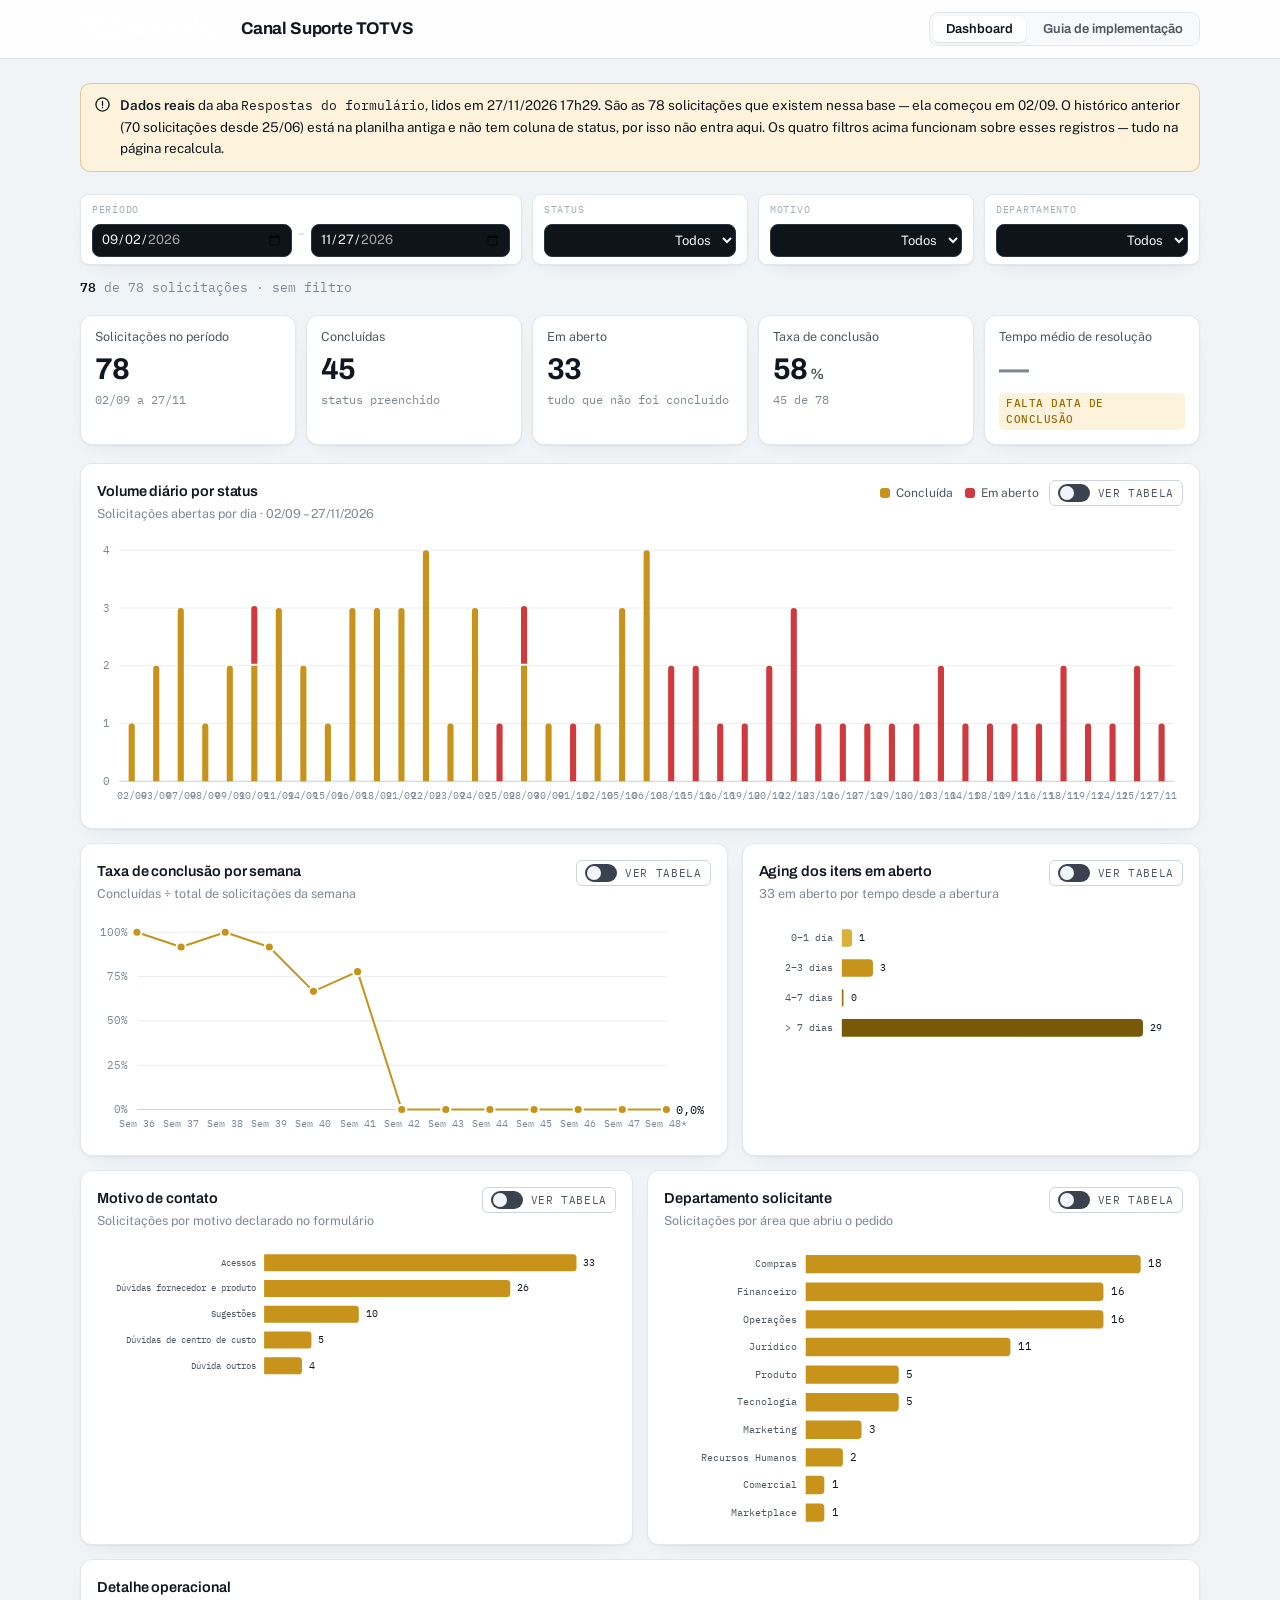
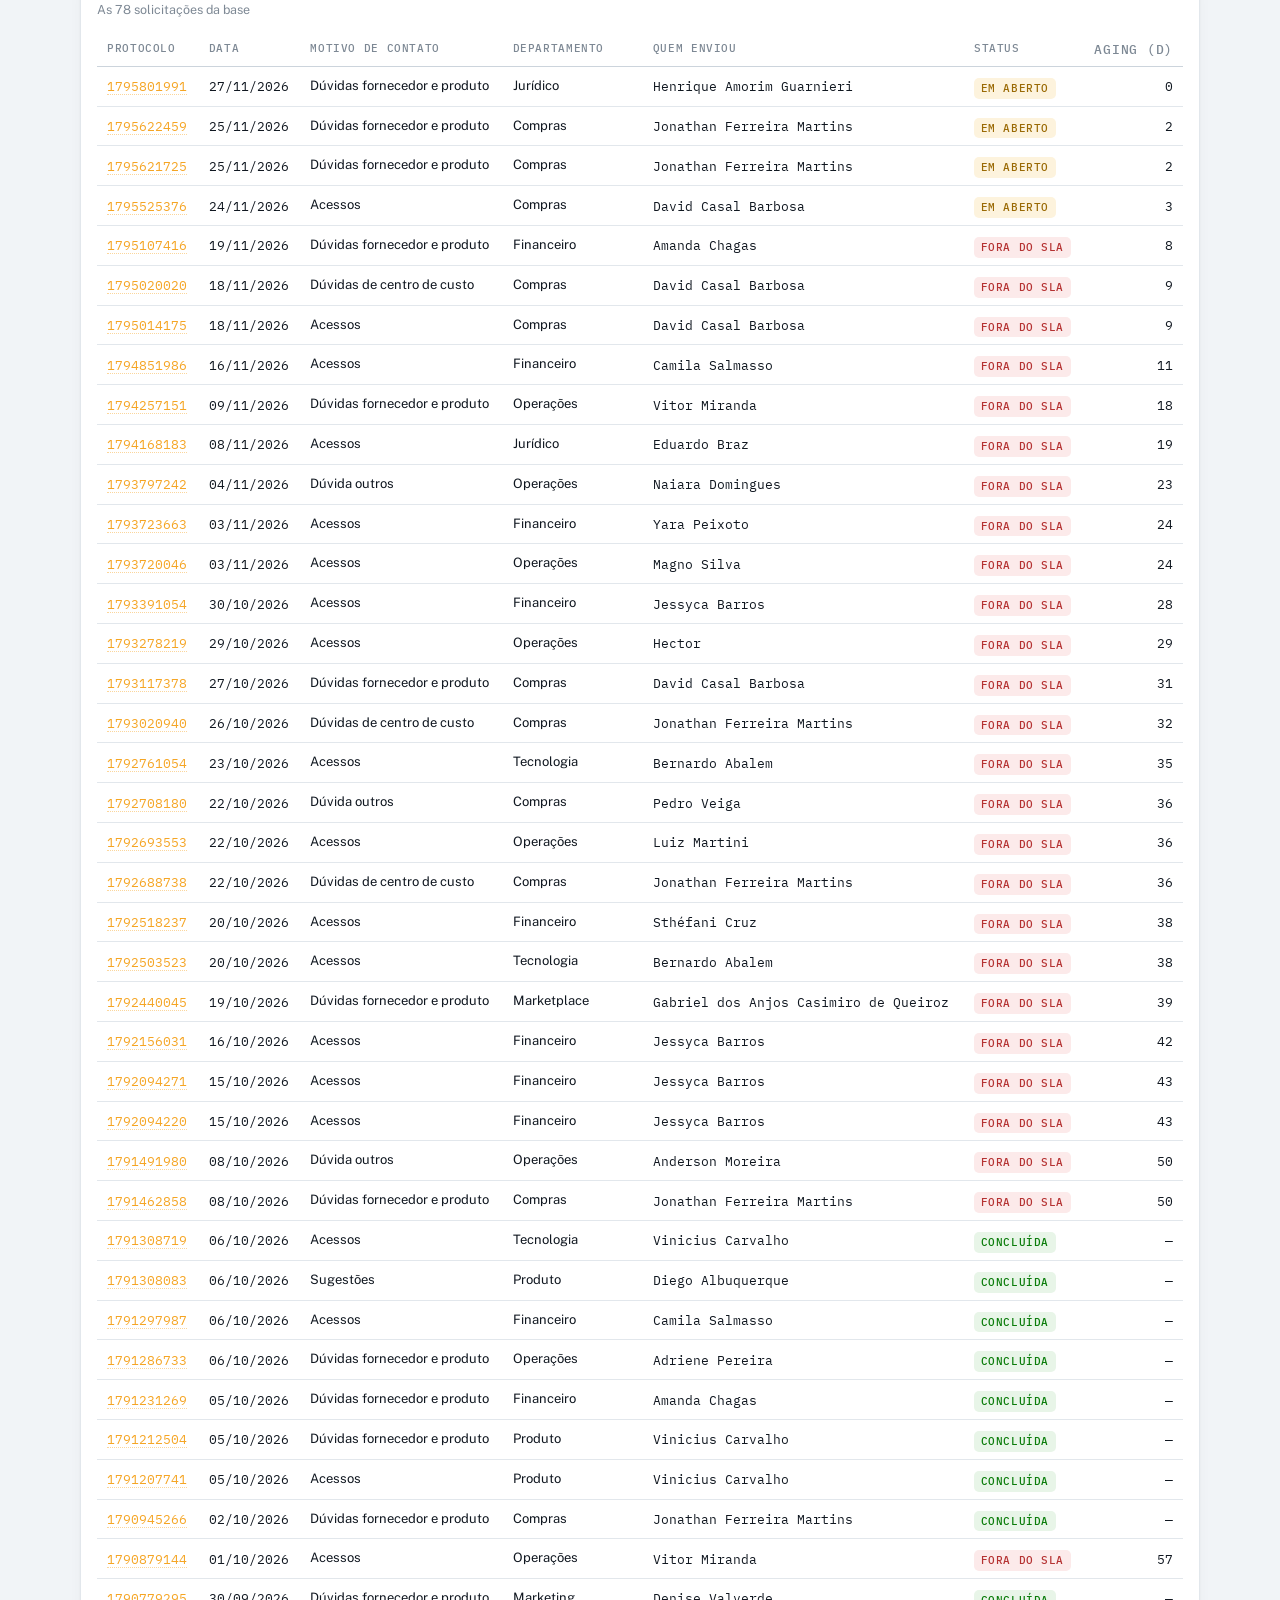
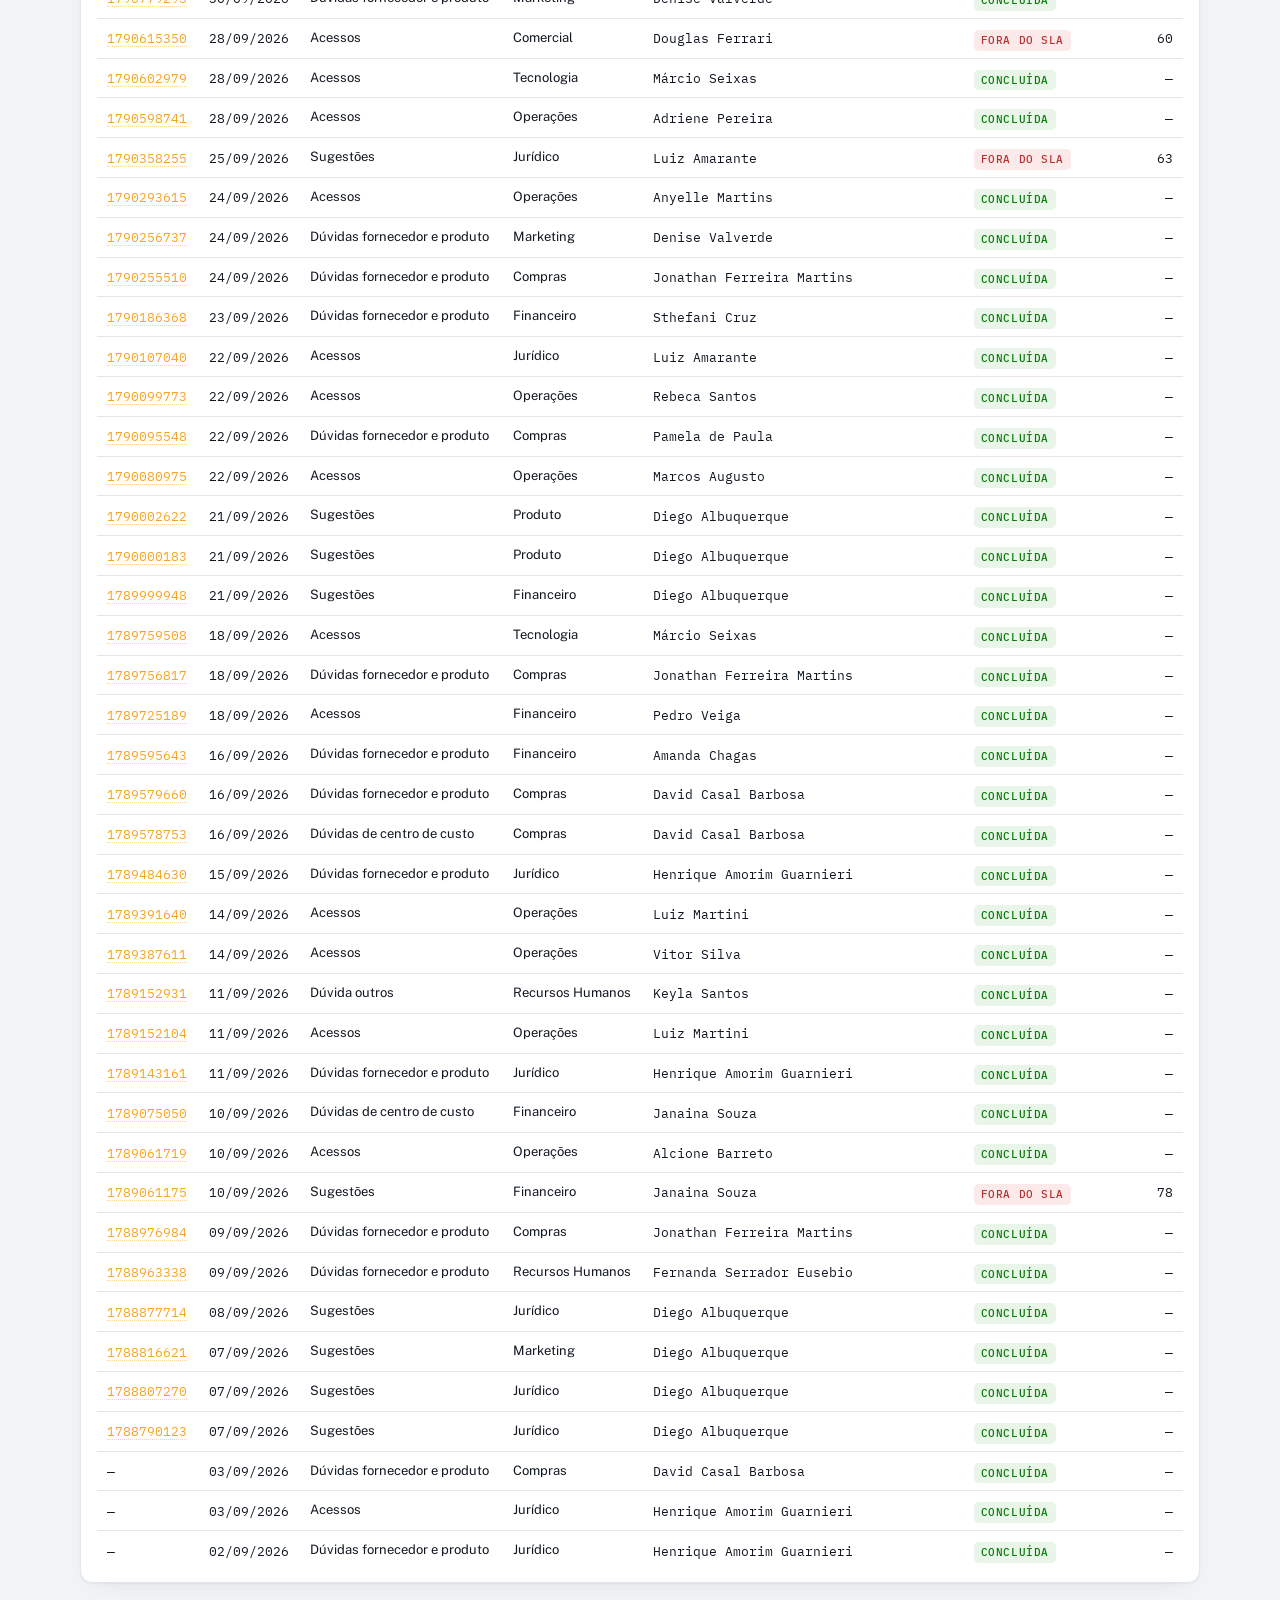
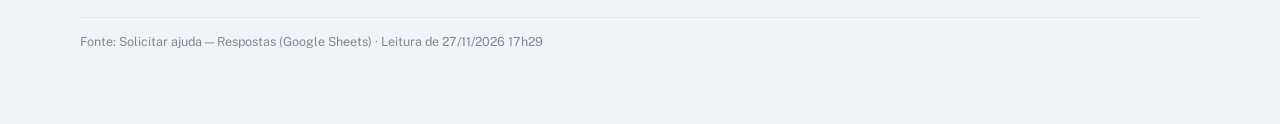
==== commit 88fd7a94: "Atualizacao automatica do painel (27/11/2026 20:29 UTC)" ====
--- a/index.html
+++ b/index.html
@@ -13,7 +13,7 @@
   img { max-width: 100%; }
   [hidden] { display: none !important; }
 </style>
-  <link rel="stylesheet" href="ajustes.css?v=202611261744">
+  <link rel="stylesheet" href="ajustes.css?v=202611271729">
   <link rel="stylesheet" href="ajustes2.css?v=2">
   <script defer src="ajustes.js?v=1"></script>
   <script defer src="textos.js?v=2"></script>
@@ -383,15 +383,15 @@
 
     <div class="note">
       <svg width="15" height="15" viewBox="0 0 16 16" fill="none" aria-hidden="true"><circle cx="8" cy="8" r="7" stroke="currentColor" stroke-width="1.4"/><path d="M8 4.6v4.2M8 11.2v.2" stroke="currentColor" stroke-width="1.4" stroke-linecap="round"/></svg>
-      <div><b>Dados reais</b> da aba <span class="mono">Respostas do formulário</span>, lidos em 26/11/2026 17h44. São as 77 solicitações que existem nessa base — ela começou em 02/09. O histórico anterior (70 solicitações desde 25/06) está na planilha antiga e não tem coluna de status, por isso não entra aqui. Os quatro filtros acima funcionam sobre esses registros — tudo na página recalcula.</div>
+      <div><b>Dados reais</b> da aba <span class="mono">Respostas do formulário</span>, lidos em 27/11/2026 17h29. São as 78 solicitações que existem nessa base — ela começou em 02/09. O histórico anterior (70 solicitações desde 25/06) está na planilha antiga e não tem coluna de status, por isso não entra aqui. Os quatro filtros acima funcionam sobre esses registros — tudo na página recalcula.</div>
     </div>
 
     <div class="filters">
       <div class="ctl range">
         <span class="k">Período</span>
-        <input type="date" id="f-from" aria-label="Data inicial" min="2026-09-02" max="2026-11-25" value="2026-09-02">
+        <input type="date" id="f-from" aria-label="Data inicial" min="2026-09-02" max="2026-11-27" value="2026-09-02">
         <span class="dash">–</span>
-        <input type="date" id="f-to" aria-label="Data final" min="2026-09-02" max="2026-11-25" value="2026-11-25">
+        <input type="date" id="f-to" aria-label="Data final" min="2026-09-02" max="2026-11-27" value="2026-11-27">
       </div>
       <div class="ctl">
         <span class="k">Status</span>
@@ -767,7 +767,7 @@
   "use strict";
 
   /* ================= dados reais (9 registros, leitura 09/09/2026 18h28) ================= */
-  var TODAY = "2026-11-26";
+  var TODAY = "2026-11-27";
   var ROWS = [
     { prot: null, data: "2026-09-02", motivo: "Dúvidas fornecedor e produto", depto: "Jurídico", quem: "Henrique Amorim Guarnieri", status: "Concluída" },
     { prot: null, data: "2026-09-03", motivo: "Acessos", depto: "Jurídico", quem: "Henrique Amorim Guarnieri", status: "Concluída" },
@@ -845,7 +845,8 @@
     { prot: "1795107416", data: "2026-11-19", motivo: "Dúvidas fornecedor e produto", depto: "Financeiro", quem: "Amanda Chagas", status: "Pendente" },
     { prot: "1795525376", data: "2026-11-24", motivo: "Acessos", depto: "Compras", quem: "David Casal Barbosa", status: "Pendente" },
     { prot: "1795621725", data: "2026-11-25", motivo: "Dúvidas fornecedor e produto", depto: "Compras", quem: "Jonathan Ferreira Martins", status: "Pendente" },
-    { prot: "1795622459", data: "2026-11-25", motivo: "Dúvidas fornecedor e produto", depto: "Compras", quem: "Jonathan Ferreira Martins", status: "Pendente" }
+    { prot: "1795622459", data: "2026-11-25", motivo: "Dúvidas fornecedor e produto", depto: "Compras", quem: "Jonathan Ferreira Martins", status: "Pendente" },
+    { prot: "1795801991", data: "2026-11-27", motivo: "Dúvidas fornecedor e produto", depto: "Jurídico", quem: "Henrique Amorim Guarnieri", status: "Pendente" }
   ];
   var DONE = "Concluída";
 
@@ -1158,7 +1159,7 @@
     count: document.getElementById("f-count"),
     clear: document.getElementById("f-clear")
   };
-  var DEFAULTS = { from: "2026-09-02", to: "2026-11-25" };
+  var DEFAULTS = { from: "2026-09-02", to: "2026-11-27" };
 
   function fillSelect(el, values) {
     values.forEach(function (v) {
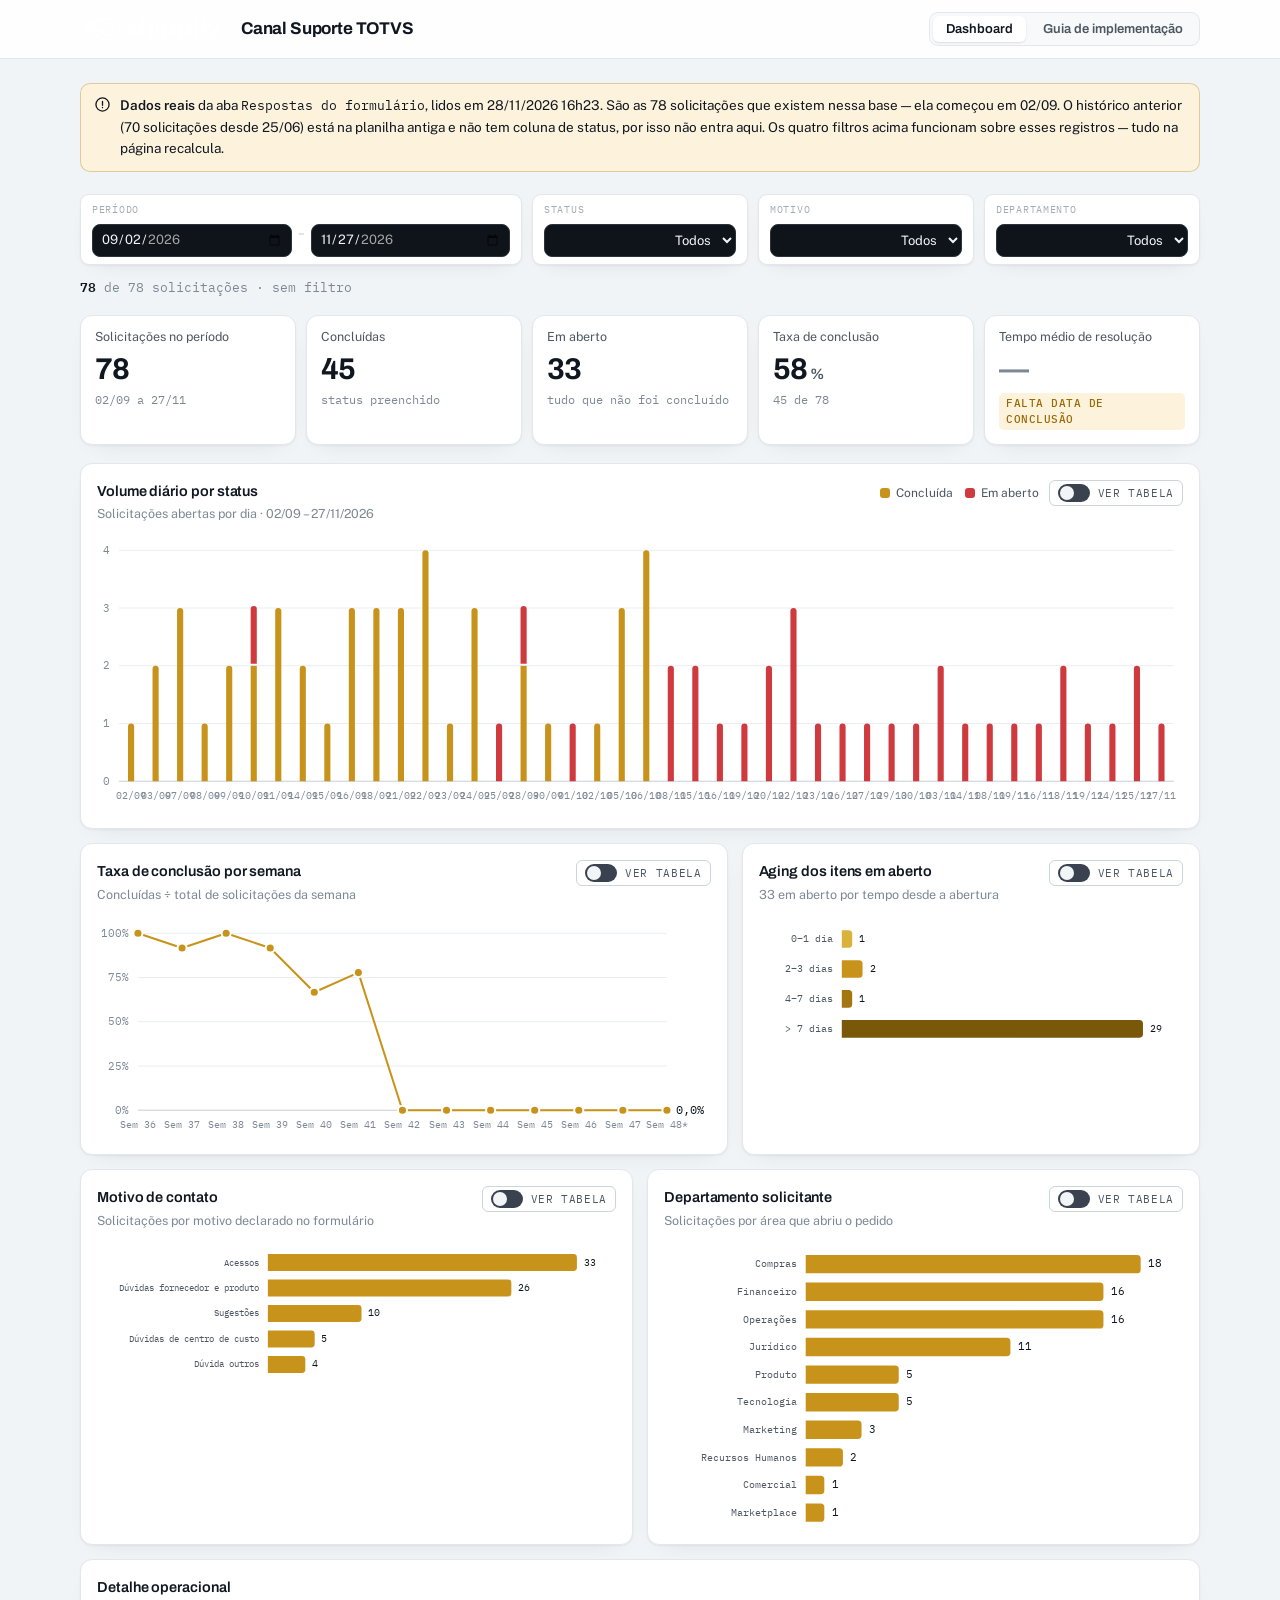
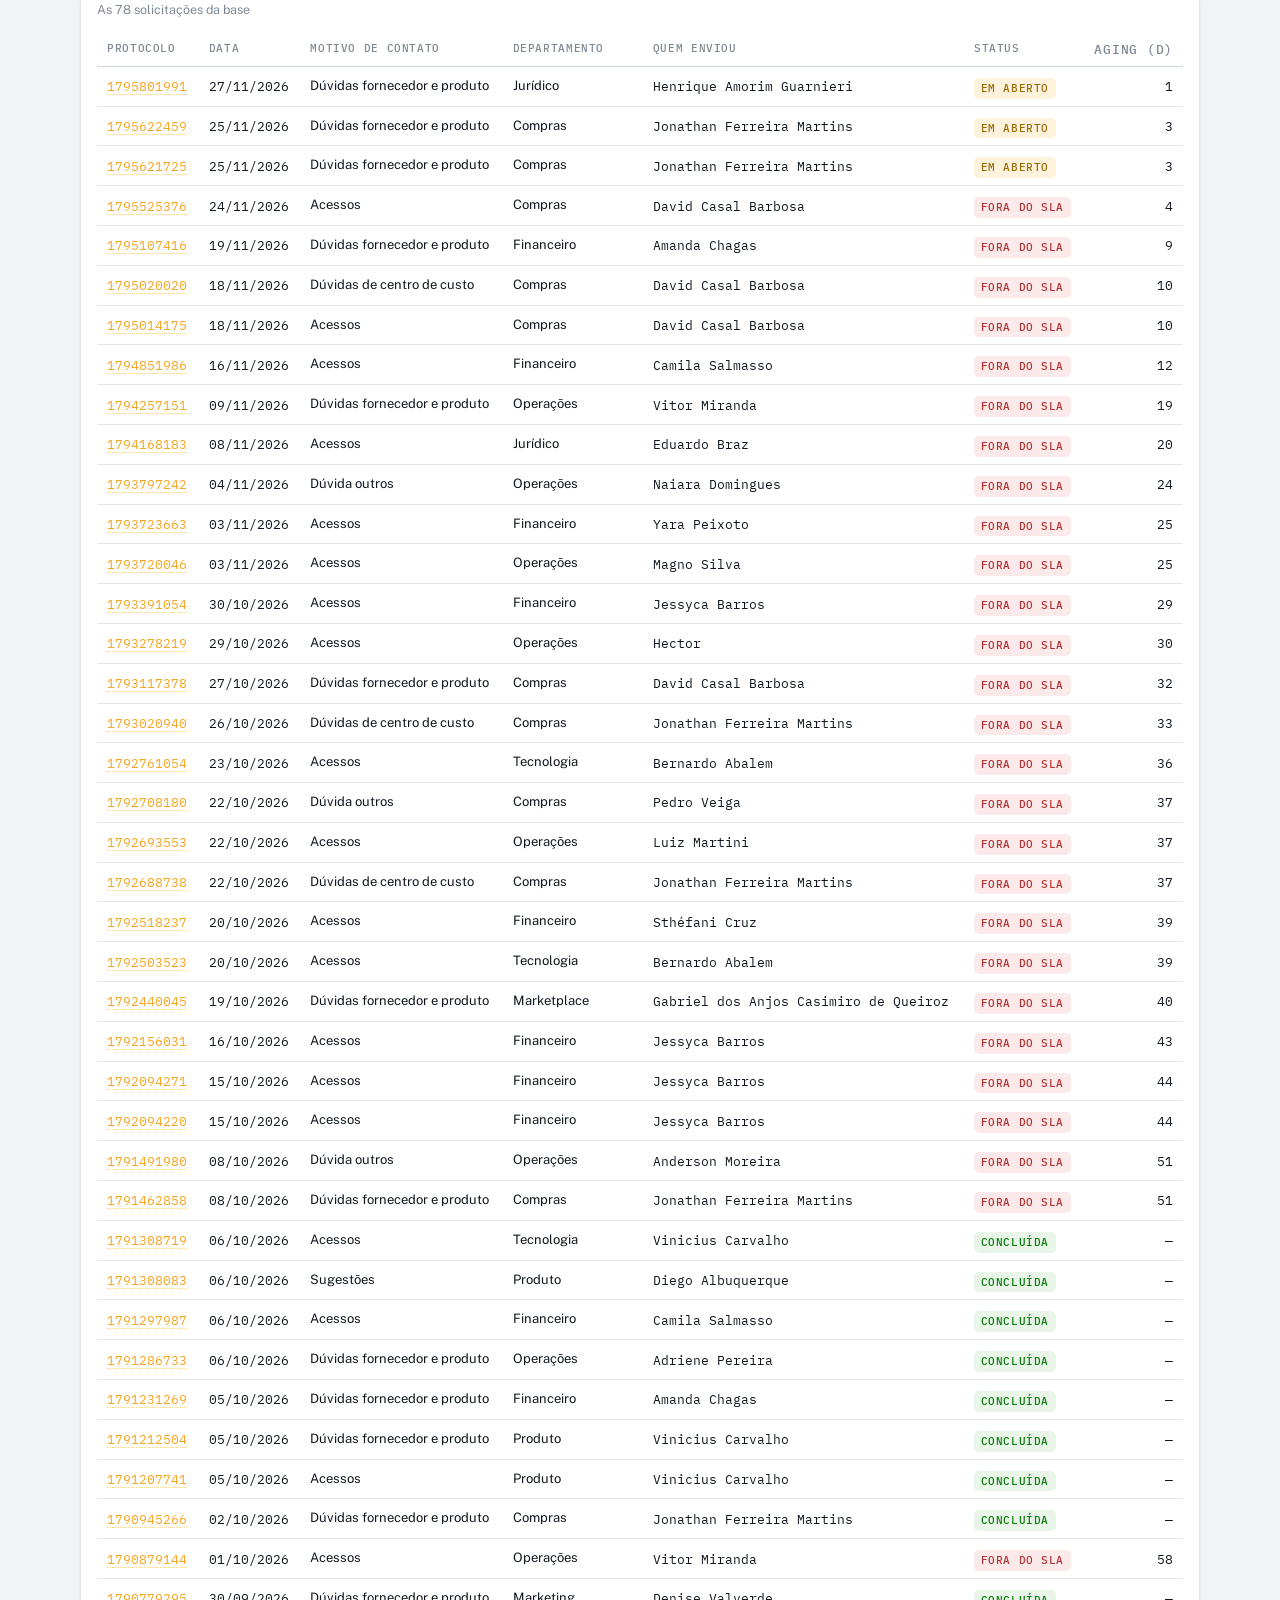
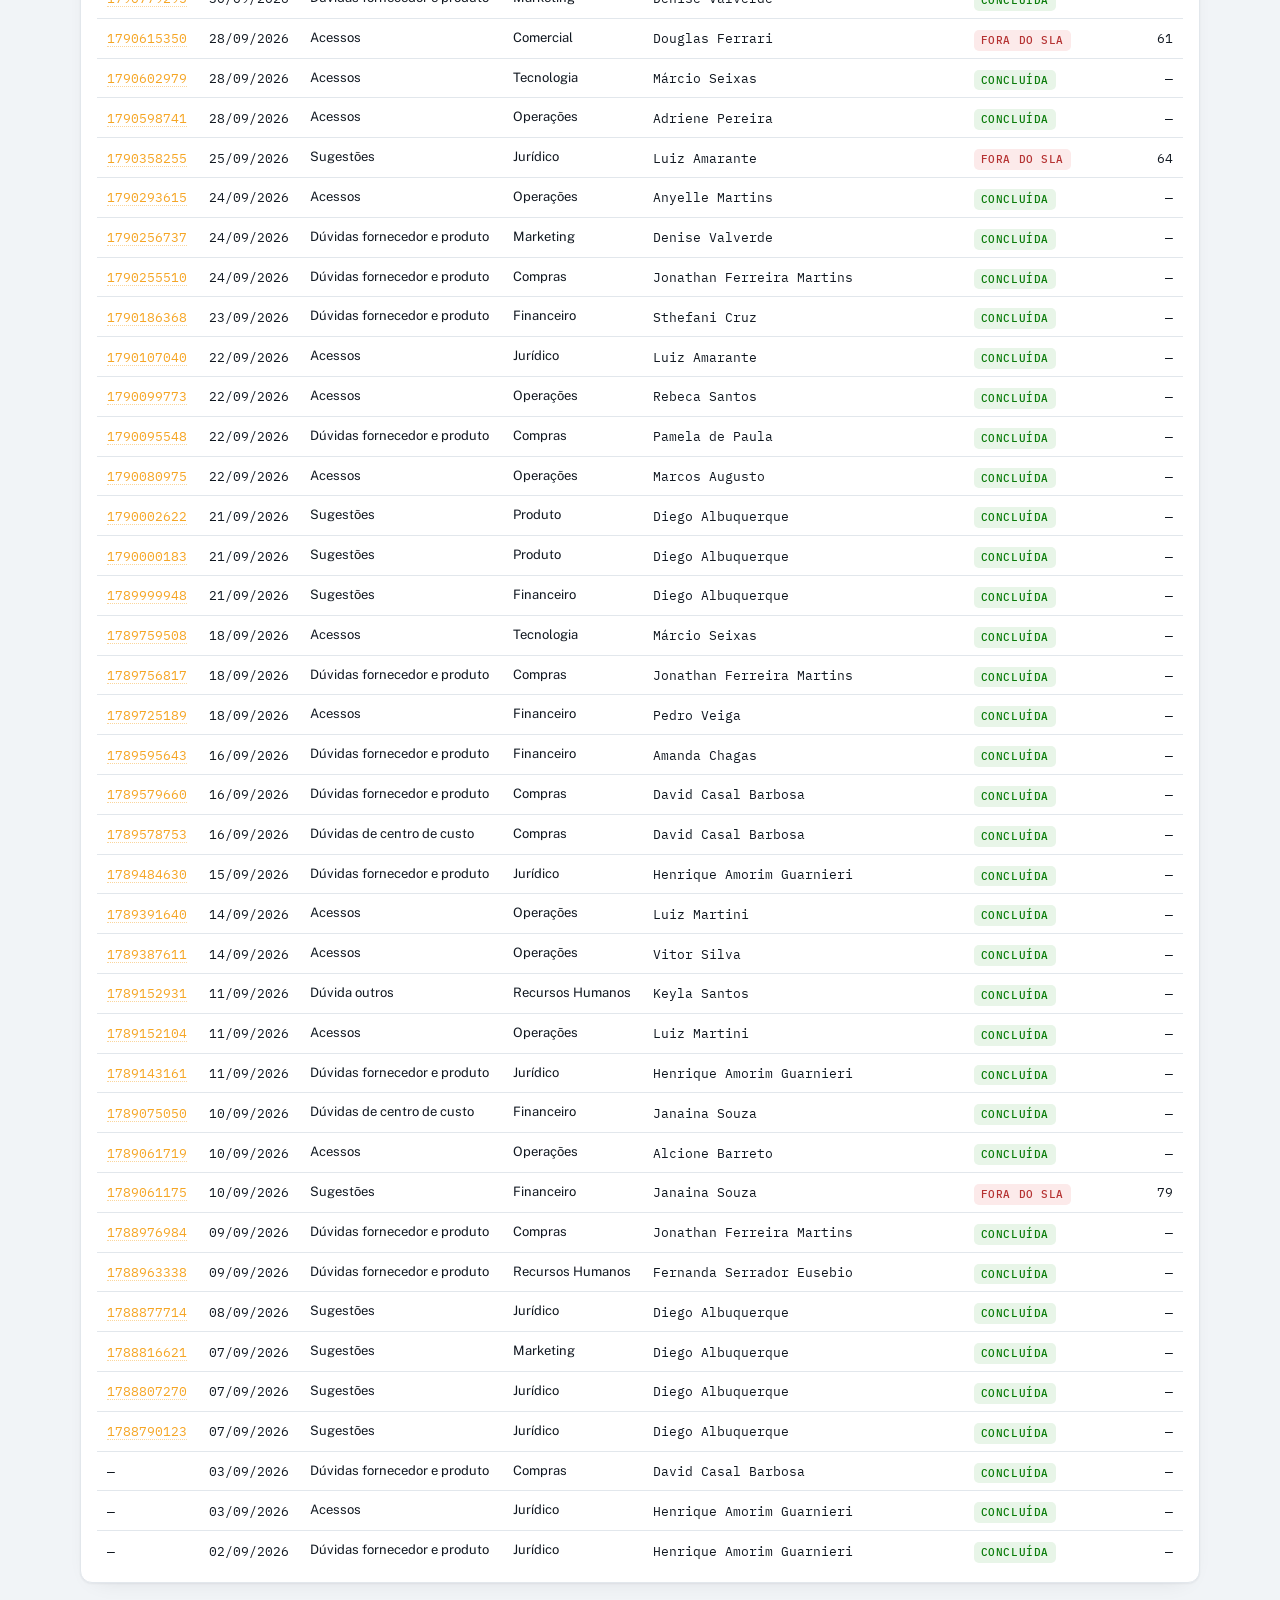
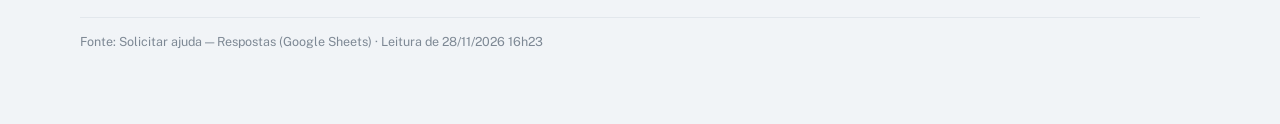
==== commit feacdd5a: "Atualizacao automatica do painel (28/11/2026 19:23 UTC)" ====
--- a/index.html
+++ b/index.html
@@ -13,7 +13,7 @@
   img { max-width: 100%; }
   [hidden] { display: none !important; }
 </style>
-  <link rel="stylesheet" href="ajustes.css?v=202611271729">
+  <link rel="stylesheet" href="ajustes.css?v=202611281623">
   <link rel="stylesheet" href="ajustes2.css?v=2">
   <script defer src="ajustes.js?v=1"></script>
   <script defer src="textos.js?v=2"></script>
@@ -383,7 +383,7 @@
 
     <div class="note">
       <svg width="15" height="15" viewBox="0 0 16 16" fill="none" aria-hidden="true"><circle cx="8" cy="8" r="7" stroke="currentColor" stroke-width="1.4"/><path d="M8 4.6v4.2M8 11.2v.2" stroke="currentColor" stroke-width="1.4" stroke-linecap="round"/></svg>
-      <div><b>Dados reais</b> da aba <span class="mono">Respostas do formulário</span>, lidos em 27/11/2026 17h29. São as 78 solicitações que existem nessa base — ela começou em 02/09. O histórico anterior (70 solicitações desde 25/06) está na planilha antiga e não tem coluna de status, por isso não entra aqui. Os quatro filtros acima funcionam sobre esses registros — tudo na página recalcula.</div>
+      <div><b>Dados reais</b> da aba <span class="mono">Respostas do formulário</span>, lidos em 28/11/2026 16h23. São as 78 solicitações que existem nessa base — ela começou em 02/09. O histórico anterior (70 solicitações desde 25/06) está na planilha antiga e não tem coluna de status, por isso não entra aqui. Os quatro filtros acima funcionam sobre esses registros — tudo na página recalcula.</div>
     </div>
 
     <div class="filters">
@@ -767,7 +767,7 @@
   "use strict";
 
   /* ================= dados reais (9 registros, leitura 09/09/2026 18h28) ================= */
-  var TODAY = "2026-11-27";
+  var TODAY = "2026-11-28";
   var ROWS = [
     { prot: null, data: "2026-09-02", motivo: "Dúvidas fornecedor e produto", depto: "Jurídico", quem: "Henrique Amorim Guarnieri", status: "Concluída" },
     { prot: null, data: "2026-09-03", motivo: "Acessos", depto: "Jurídico", quem: "Henrique Amorim Guarnieri", status: "Concluída" },
